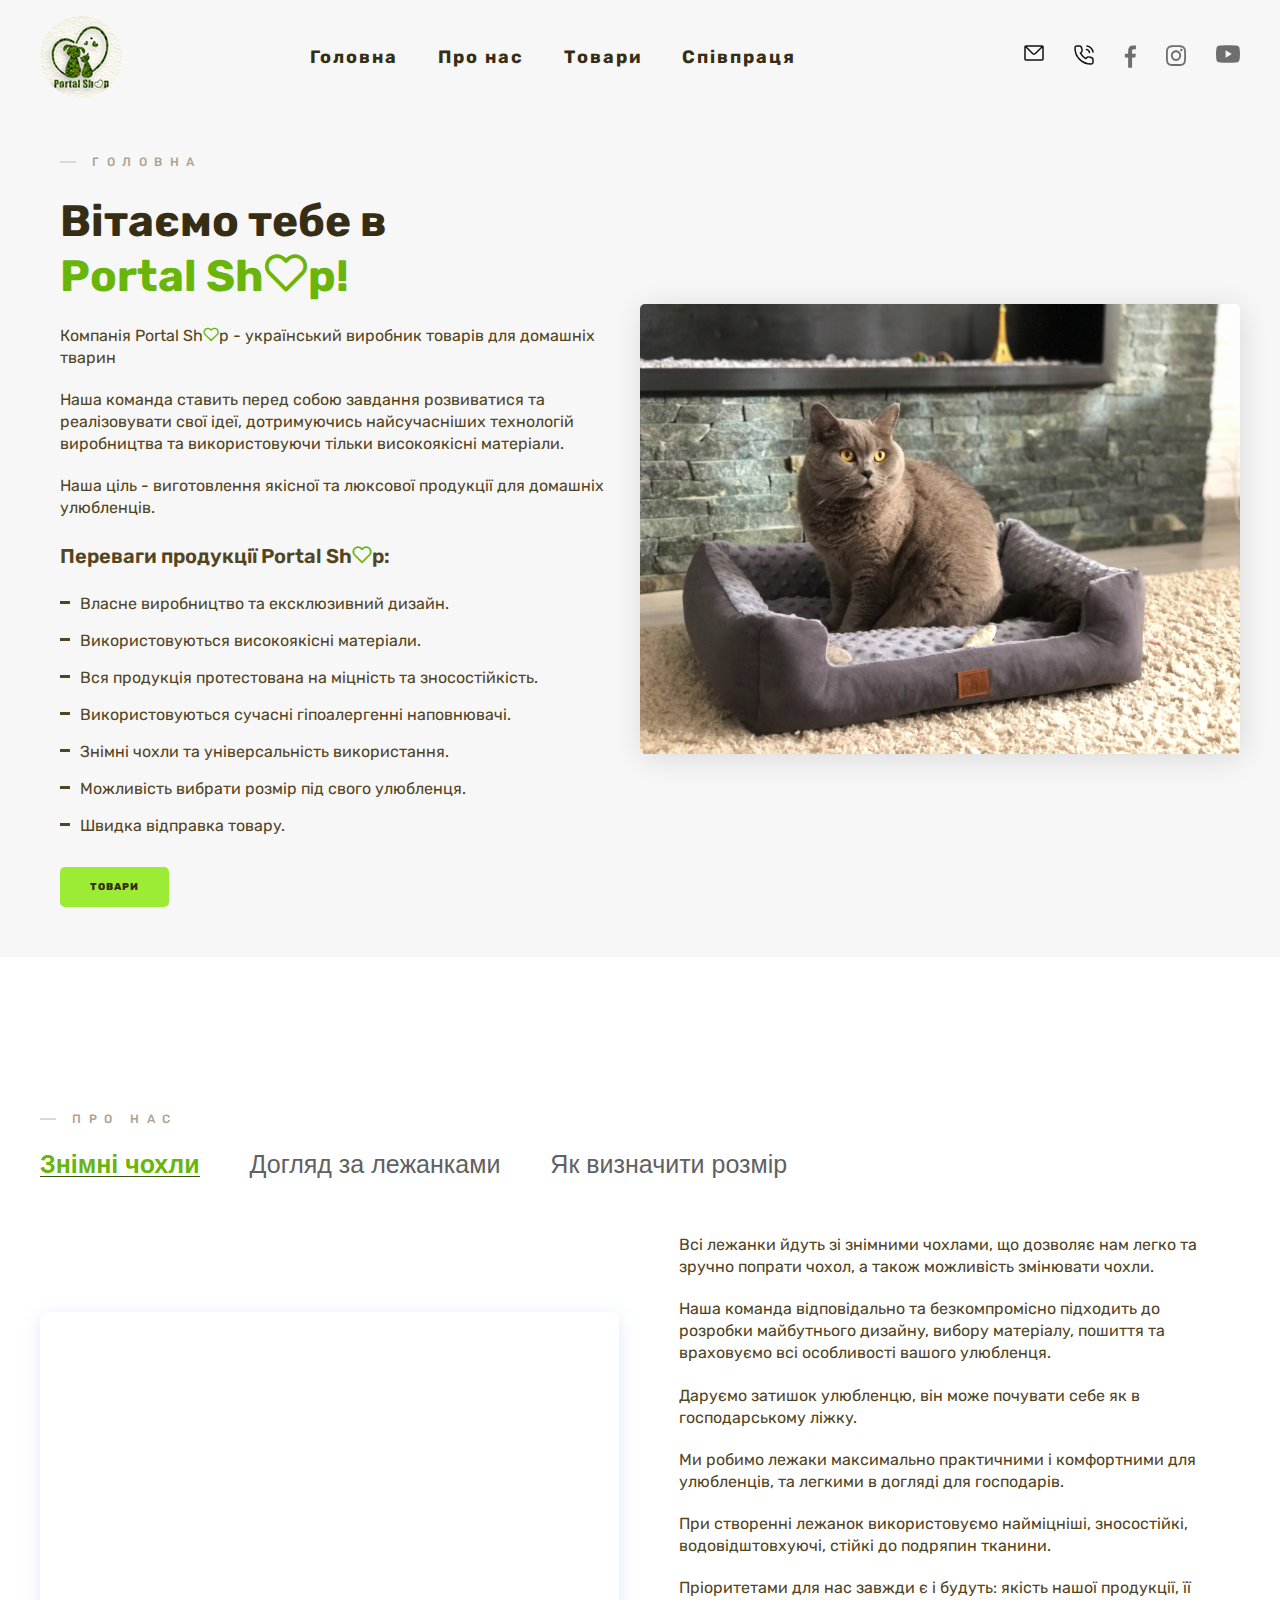
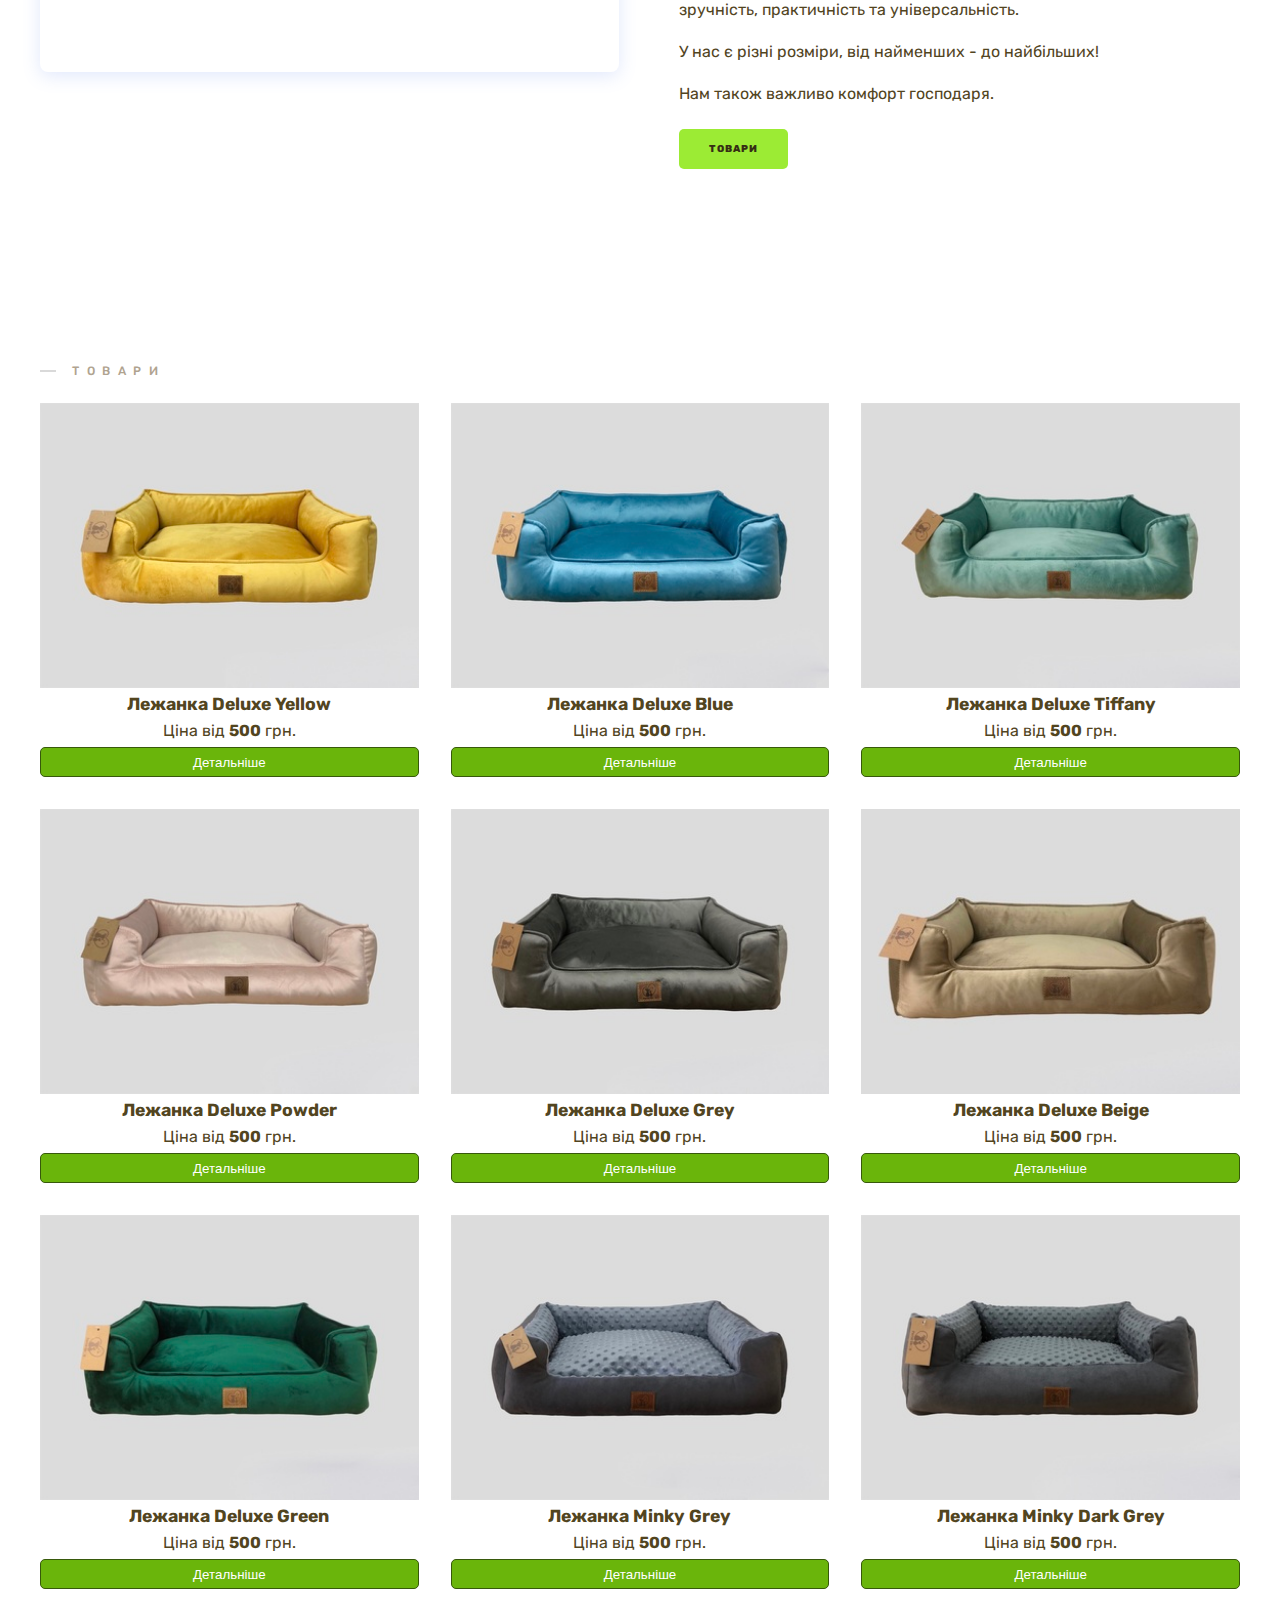
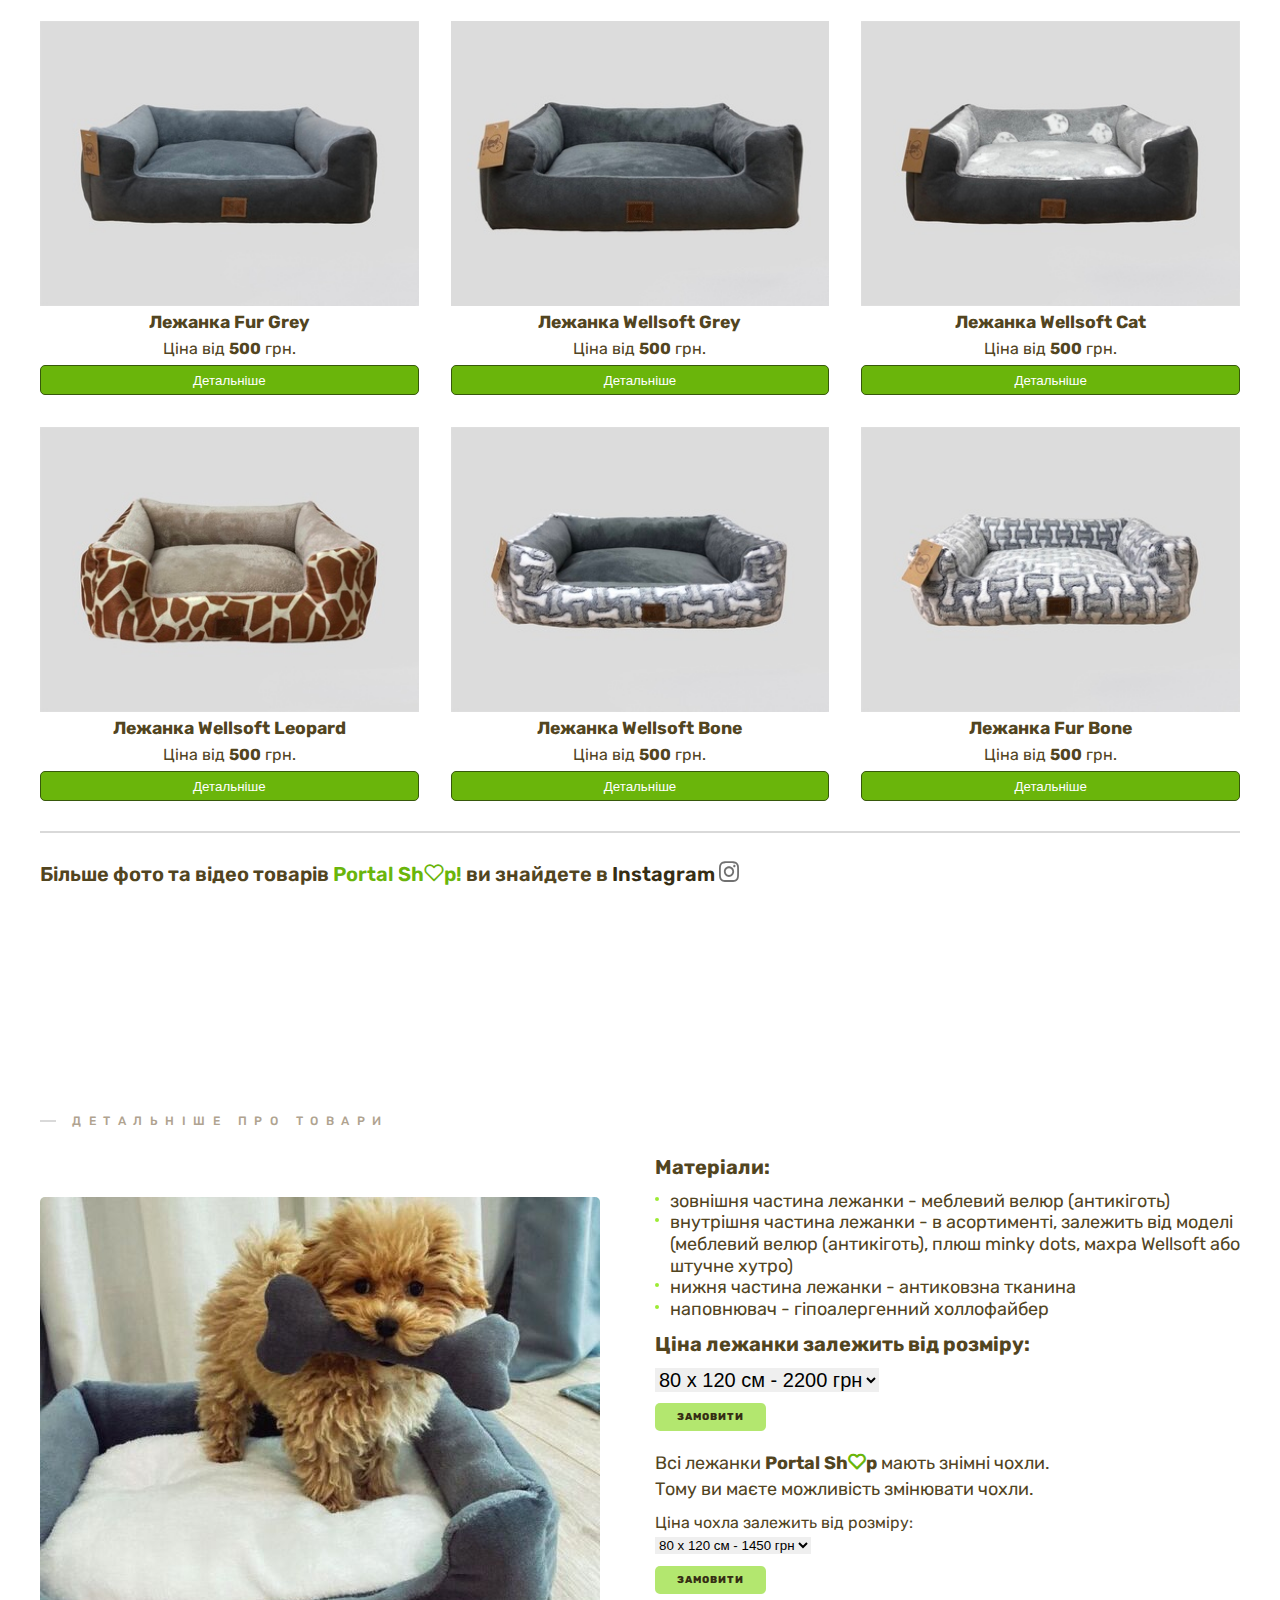
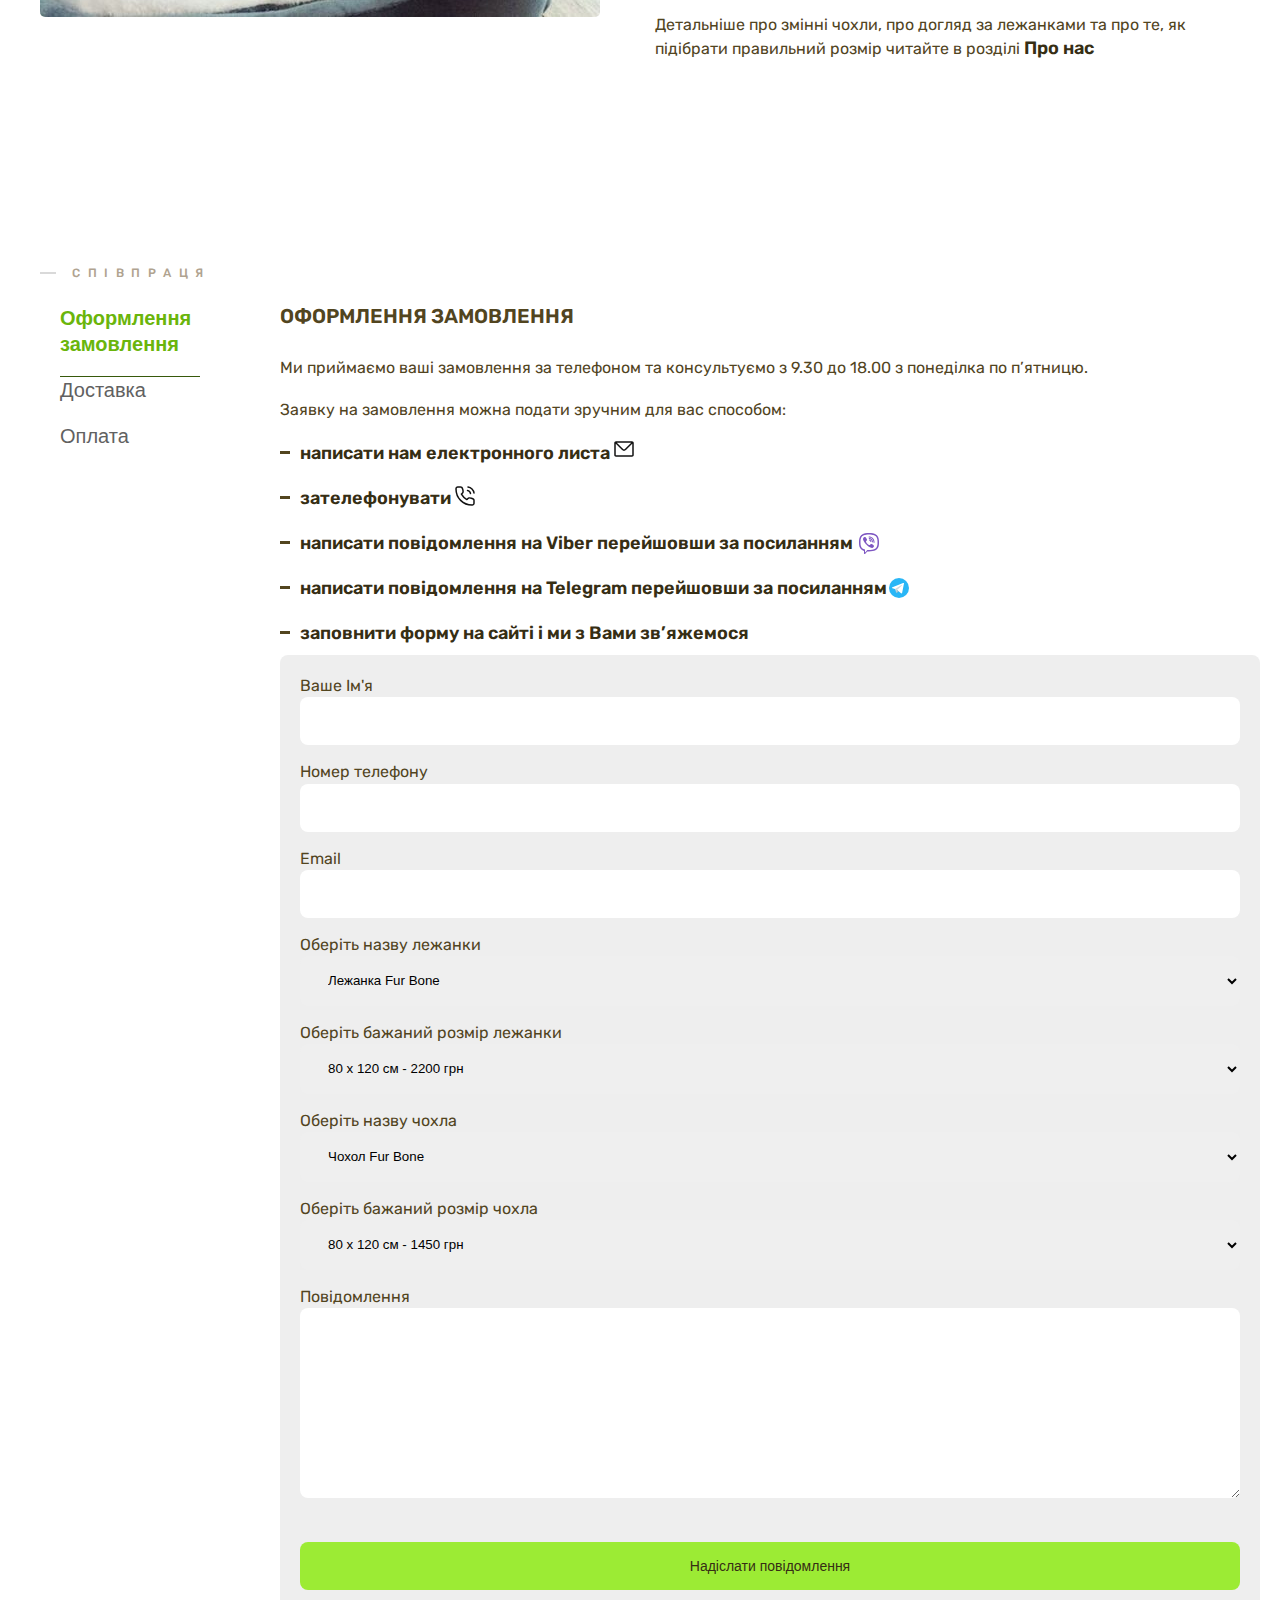
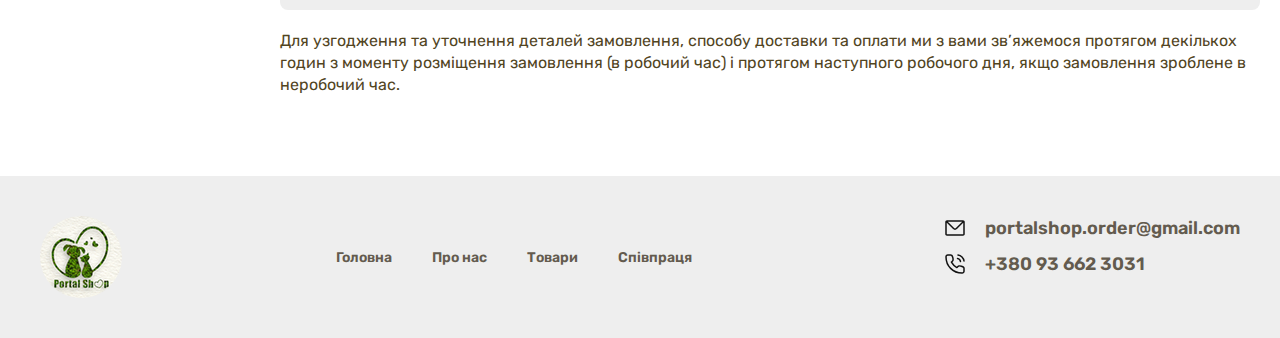
==== index.html @ 68842dce "v1" ====
<!DOCTYPE html>
<html lang="uk">
<head>
	<meta charset="UTF-8">
	<meta http-equiv="X-UA-Compatible" content="IE=edge">
	<meta name="viewport" content="width=device-width, initial-scale=1.0">
	<link rel="preconnect" href="https://fonts.googleapis.com">
	<link rel="preconnect" href="https://fonts.gstatic.com" crossorigin>
	<link href="https://fonts.googleapis.com/css2?family=Raleway:wght@700;800&family=Rubik:wght@400;700&display=swap"
		rel="stylesheet">
	<link rel="stylesheet" href="css/style.css">
	<link rel="stylesheet" href="css/common.css">
	<link rel="stylesheet" href="css/fontsstyle.css">
	<link rel="stylesheet" href="css/aboutus.css">
	<link rel="stylesheet" href="css/products.css">
	<link rel="stylesheet" href="css/details.css">
	<link rel="stylesheet" href="css/cooperation.css">
	<title>Portal shop</title>
</head>
<body>
	<div class="wrapper">
		<header id="open" class="header">
			<div id="close" class="header__container">
				<a href="" class="header__logo">
					<img src="img/logo.png" alt="logo">
				</a>
				<div class="header__menu menu">
					<nav class="menu__body">
						<ul class="menu__list">
							<li class="menu__item">
								<a href="#about" class="menu__link" active>Головна</a>
							</li>
							<li class="menu__item">
								<a href="#aboutus" class="menu__link">Про нас</a>
							</li>
							<li class="menu__item">
								<a href="#products" class="menu__link">Товари</a>
							</li>
							<li class="menu__item">
								<a href="#cooperation" class="menu__link">Співпраця</a>
							</li>
						</ul>
					</nav>
				</div>
				<div class="header__button">
					<div class="contacts-menu__items">
						<a href="mailto:portalshop.order@gmail.com" class="contacts-menu__item"><img src="img/icons/mail.svg"
								alt=""></a>
						<a href="tel:+380936623031" class="contacts-menu__item"><img src="img/icons/phone.svg" alt=""></a>
						<a href="https://www.facebook.com/profile.php?id=100089234342446" target="blank"
							class="contacts-menu__item">
							<img src="img/icons/social/facebook.svg" alt="Facebook">
						</a>
						<a href="https://www.instagram.com/__portal_shop__/" target="blank" class="contacts-menu__item">
							<img src="img/icons/social/instagram.svg" alt="Instagram">
						</a>
						<a href="https://www.youtube.com/@user-yr2dt5hs9c/featured" target="blank"
							class="contacts-menu__item">
							<img src="img/icons/social/youtube.svg" alt="YouTube">
						</a>
					</div>
					<a href="#open" class="icon-menu"><span></span></a>
					<a href="#header" class="close-icon-menu"></a>
				</div>
			</div>
		</header>
		<main class="main">
			<section class="about" id="about">
				<div class="about__container">
					<div class="about__content">
						<div class="title">
							<div class="title__label">Головна</div>
							<!-- <h2 class="title__value">Featured Portfolios</h2> -->
						</div>
						<div class="about__block-text block-text">
							<h1 class="block-text__title">
								Вітаємо тебе в <br> <span>Portal Sh<span class="icon-heart1"></span>p!</span>
							</h1>
						</div>
						<div class="about__text">
							<p>Компанія Portal Sh<span class="icon-heart1"></span>p - український виробник товарів для домашніх
								тварин</p>
							<p>Наша команда ставить перед собою завдання розвиватися та реалізовувати свої ідеї, дотримуючись
								найсучасніших технологій виробництва та використовуючи тільки високоякісні матеріали.</p>
							<p>Наша ціль - виготовлення якісної та люксової продукції для домашніх улюбленців. </p>
						</div>
						<div class="about__attraction attraction-about">
							<div class="attraction-about__title">Переваги продукції Portal Sh<span
									class="icon-heart1"></span>p:
							</div>
							<ul class="attraction-about__list">
								<li class="attraction-about__item">
									Власне виробництво та ексклюзивний дизайн.
								</li>
								<li class="attraction-about__item">
									Використовуються високоякісні матеріали.
								</li>
								<li class="attraction-about__item">
									Вся продукція протестована на міцність та зносостійкість.
								</li>
								<li class="attraction-about__item">
									Використовуються сучасні гіпоалергенні наповнювачі.
								</li>
								<li class="attraction-about__item">
									Знімні чохли та універсальність використання.
								</li>
								<li class="attraction-about__item">
									Можливість вибрати розмір під свого улюбленця.
								</li>
								<li class="attraction-about__item">
									Швидка відправка товару.
								</li>
							</ul>
						</div>
						<a href="products.html" class="block-text__button button">Товари</a>
					</div>
					<div class="about__image">
						<img src="img/about/cat_main.jpg" alt="Cat main">
					</div>
				</div>
			</section>
			<section id="aboutus" class="aboutus">
				<div class="aboutus__container">
					<div class="title">
						<div class="title__label">про нас</div>
						<!-- <h2 class="title__value">Featured Portfolios</h2> -->
					</div>
					<!-- <div class="products__block-text block-text">
						<div class="block-text__title block-text__title_blue">
							У <span>Portal Shop</span> є дві категорії товарів
						</div>
					</div> -->
					<div class="aboutus__header aboutus-products">

						<div class="aboutus-products__content">
							<!-- <h2 class="block-text__title block-text__title_blue">
								<span>Portal Shop</span>
							</h2> -->
							<!-- <div class="block-text__text">
								У нас ви підберете якісну, зручну та легку в догляді лежанку для свого улюбленця, яка радуватиме
								око та впишиться у ваш інтерьєр.
							</div> -->
						</div>
						<!-- <a href="https://www.instagram.com/__portal_shop__/" class="header-products__link">Всі наявні моделі ви
							знайдете в Instagram</a> -->
					</div>
					<div class="aboutus__tabs tabs-aboutus">
						<nav class="tabs-aboutus__nav">
							<div><button type="button" class="tabs-aboutus__button active">Знімні чохли</button></div>
							<div><button type="button" class="tabs-aboutus__button">Догляд за лежанками</button></div>
							<div><button type="button" class="tabs-aboutus__button">Як визначити розмір</button></div>
						</nav>
						</nav>
						<div class="tabs-aboutus__body">
							<div class="tabs-aboutus__item aboutus-tabs active">
								<div class="aboutus-tabs__items">
									<div class="change__body change__body_rev">
										<div class="change__care">
											<iframe width="560" height="315" src="https://www.youtube.com/embed/mTyZ3WxO9nc"
												title="YouTube care player" frameborder="0"
												allow="accelerometer; autoplay; clipboard-write; encrypted-media; gyroscope; picture-in-picture; web-share"
												allowfullscreen></iframe>
										</div>
										<div class="change__content">
											<div class="block-text__text">
												<p> Всі лежанки йдуть зі знімними чохлами, що дозволяє нам легко та зручно попрати
													чохол, а
													також
													можливість змінювати чохли.</p>
												<p>Наша команда відповідально та безкомпромісно підходить до розробки майбутнього
													дизайну,
													вибору матеріалу, пошиття та враховуємо всі особливості вашого улюбленця.</p>
												<p>Даруємо затишок улюбленцю, він може почувати себе як в
													господарському ліжку.</p>
												<p>Ми робимо лежаки максимально практичними і комфортними для улюбленців, та
													легкими в догляді для господарів.</p>
												<p>При створенні лежанок використовуємо найміцніші, зносостійкі, водовідштовхуючі,
													стійкі до
													подряпин тканини.</p>

												<p>Пріоритетами для
													нас завжди є і будуть: якість нашої продукції, її зручність, практичність та
													універсальність.
												</p>

												<p>У нас є різні розміри, від найменших - до найбільших!</p>

												<p>Нам також важливо комфорт господаря.</p>
											</div>

											<a href="products.html" class="button button_blue">Товари</a>

										</div>

									</div>
								</div>
							</div>
							<div class="tabs-aboutus__item aboutus-tabs">
								<div class="aboutus-tabs__items">
									<div class="change__body">
										<div class="change__content">
											<div class="change__block-text block-text">
												<div class="about__attraction attraction-about">
													<div class="attraction-about__text">Використовуємо повітропроникні матеріали, що
														не втрачають
														форму і не мнуться, міцні та
														зносостійкі, водовідштовхуючі та стійкі до подряпин, тому не є вибагливими у
														догляді.
													</div>
													<div class="attraction-about__title">Рекомендуємо дотримуватись таких правил по
														догляду:
													</div>
													<ul class="attraction-about__list">
														<li class="attraction-about__item">
															перед пранням, зняти чохол та застебнути всі блискавки;
														</li>
														<li class="attraction-about__item">
															прання до 30°
														</li>
														<li class="attraction-about__item">
															викручувати на мінімальних оборотах;
														</li>
														<li class="attraction-about__item">
															не прасувати;
														</li>
														<li class="attraction-about__item">
															забруднення можна легко видалити вологим методом - обробки брудної ділянки
															теплою водою
															і
															милом, протираючи пляму за допомогою губки або спеціальних засобів для
															чищення на
															водній
															основі;
														</li>
														<li class="attraction-about__item">
															не змішуйте кілька засобів для чищення, оскільки можна отримати
															несподіваний ефект, а
															також
															не слід наносити засіб безпосередньо на пляму, а тільки на губку або щітку.
														</li>
														<li class="attraction-about__item">
															для того, щоб підтримувати привабливий зовнішній вигляд - достатнього
															сухого чищення
															щіткою
															або пилососом.
														</li>
													</ul>
												</div>
												<a href="products.html" class="button button_blue">Товари</a>
											</div>
										</div>
										<div class="change__care">
											<iframe width="560" height="315" src="https://www.youtube.com/embed/mTyZ3WxO9nc"
												title="YouTube care player" frameborder="0"
												allow="accelerometer; autoplay; clipboard-write; encrypted-media; gyroscope; picture-in-picture; web-share"
												allowfullscreen></iframe>
										</div>
									</div>
								</div>
							</div>
							<div class="tabs-aboutus__item aboutus-tabs">
								<div class="aboutus-tabs__items">
									<div class="size__body">
										<div class="size__title">Як правильно визначити розмір лежанки</div>
										<div class="size__text">
											<p>Правильний підбір лежанки для собаки чи кота починається з вибору її розміру.
												</br>Перш за все вона не повинна бути маленькою, проте переплачувати за зайві
												сантиметри також не потрібно.</p>

										</div>
										<div class="size__subtitle">Оптимальний розмір лежанки обчислюється за
											універсальною формулою:</div>
										<div class="size__calc calc-size">
											<div class="calc-size__item">довжина по спині</div>
											<div class="calc-size__item"><span> + </span> </div>
											<div class="calc-size__item calc-size__item_sm">15-20см </div>
											<div class="calc-size__item"><span> = </span></div>
											<div class="calc-size__item">довжина лежанки</div>
										</div>
										<div class="size__image">
											<img class="image__calc" src="img/cooperation/01.jpg" alt="">
										</div>
										<div class="size__text">
											<p>Вимірювати довжину тварини необхідно від початку шиї до початку хвоста (як показано
												на малюнку). </br>Купувати лежак рекомендується на виріст, тобто – потрібно знати
												максимальні розміри породи і заздалегідь підбирати відповідну модель з запасом в
												15см - 20см. </p>
											<p>Чим більший улюбленець, тим просторіше має бути спальне місце.</p>
											<p>
												Зверніть увагу, як любить спати ваш улюбленець - витягується або згортається в
												клубок. Коли ваш улюбленець лежить витягнувшись, від повинен поміщатися повністю,
												голова і лапи не повинні звисати, якщо «калачиком» - треба як мінімум по 5 см запасу
												з кожного боку, щоб була можливість крутитись і потягуватись.
											</p>
										</div>
									</div>
								</div>
							</div>
						</div>
					</div>
				</div>
			</section>
			<section id="products" class="products">
				<div class="products__container">
					<div class="title">
						<div class="title__label">Товари</div>
						<!-- <h2 class="title__value">Featured Portfolios</h2> -->
					</div>

					<div class="content__products">
						<div class="content__grid">
							<div class="grid" id="grid">

								<div class="product__card card">
									<a href="petbed01.html"><img src="./img/petbeds/01.jpg" alt=""></a>
									<div class="card__info">
										<h4 class="card__title">Лежанка Deluxe Yellow</h4>
										<div class="card__price">
											Ціна від <span>500</span> грн.
										</div>
										<a href="#details"><button class="card__btn">Детальніше</button></a>
									</div>
								</div>

								<div class="product__card card">
									<a href="petbed02.html"><img src="./img/petbeds/02.jpg" alt=""></a>
									<div class="card__info">
										<h4 class="card__title">Лежанка Deluxe Blue</h4>
										<div class="card__price">
											Ціна від <span>500</span> грн.
										</div>
										<a href="#details"><button class="card__btn">Детальніше</button></a>
									</div>
								</div>

								<div class="product__card card">
									<a href="petbed03.html"><img src="./img/petbeds/03.jpg" alt=""></a>
									<div class="card__info">
										<h4 class="card__title">Лежанка Deluxe Tiffany</h4>
										<div class="card__price">
											Ціна від <span>500</span> грн.
										</div>
										<a href="#details"><button class="card__btn">Детальніше</button></a>
									</div>
								</div>

								<div class="product__card card">
									<a href="petbed04.html"><img src="./img/petbeds/04.jpg" alt=""></a>
									<div class="card__info">
										<h4 class="card__title">Лежанка Deluxe Powder</h4>
										<div class="card__price">
											Ціна від <span>500</span> грн.
										</div>
										<a href="#details"><button class="card__btn">Детальніше</button></a>
									</div>
								</div>

								<div class="product__card card">
									<a href="petbed05.html"><img src="./img/petbeds/05.jpg" alt=""></a>
									<div class="card__info">
										<h4 class="card__title">Лежанка Deluxe Grey</h4>
										<div class="card__price">
											Ціна від <span>500</span> грн.
										</div>
										<a href="#details"><button class="card__btn">Детальніше</button></a>
									</div>
								</div>

								<div class="product__card card">
									<a href="#details"><img src="./img/petbeds/06.jpg" alt=""></a>
									<div class="card__info">
										<h4 class="card__title">Лежанка Deluxe Beige</h4>
										<div class="card__price">
											Ціна від <span>500</span> грн.
										</div>
										<a href="#details"><button class="card__btn">Детальніше</button></a>
									</div>
								</div>

								<div class="product__card card">
									<a href="petbed07.html"><img src="./img/petbeds/07.jpg" alt=""></a>
									<div class="card__info">
										<h4 class="card__title">Лежанка Deluxe Green</h4>
										<div class="card__price">
											Ціна від <span>500</span> грн.
										</div>
										<a href="#details"><button class="card__btn">Детальніше</button></a>
									</div>
								</div>

								<div class="product__card card">
									<a href="petbed08.html"><img src="./img/petbeds/08.jpg" alt=""></a>
									<div class="card__info">
										<h4 class="card__title">Лежанка Minky Grey</h4>
										<div class="card__price">
											Ціна від <span>500</span> грн.
										</div>
										<a href="#details"><button class="card__btn">Детальніше</button></a>
									</div>
								</div>

								<div class="product__card card">
									<a href="petbed09.html"><img src="./img/petbeds/09.jpg" alt=""></a>
									<div class="card__info">
										<h4 class="card__title">Лежанка Minky Dark Grey</h4>
										<div class="card__price">
											Ціна від <span>500</span> грн.
										</div>
										<a href="#details"><button class="card__btn">Детальніше</button></a>
									</div>
								</div>

								<div class="product__card card">
									<a href="petbed10.html"><img src="./img/petbeds/10.jpg" alt=""></a>
									<div class="card__info">
										<h4 class="card__title">Лежанка Fur Grey</h4>
										<div class="card__price">
											Ціна від <span>500</span> грн.
										</div>
										<a href="#details"><button class="card__btn">Детальніше</button></a>
									</div>
								</div>

								<div class="product__card card">
									<a href="petbed11.html"><img src="./img/petbeds/11.jpg" alt=""></a>
									<div class="card__info">
										<h4 class="card__title">Лежанка Wellsoft Grey</h4>
										<div class="card__price">
											Ціна від <span>500</span> грн.
										</div>
										<a href="#details"><button class="card__btn">Детальніше</button></a>
									</div>
								</div>

								<div class="product__card card">
									<a href="petbed12.html"><img src="./img/petbeds/12.jpg" alt=""></a>
									<div class="card__info">
										<h4 class="card__title">Лежанка Wellsoft Cat</h4>
										<div class="card__price">
											Ціна від <span>500</span> грн.
										</div>
										<a href="#details"><button class="card__btn">Детальніше</button></a>
									</div>
								</div>

								<div class="product__card card">
									<a href="petbed13.html"><img src="./img/petbeds/13.jpg" alt=""></a>
									<div class="card__info">
										<h4 class="card__title">Лежанка Wellsoft Leopard</h4>
										<div class="card__price">
											Ціна від <span>500</span> грн.
										</div>
										<a href="#details"><button class="card__btn">Детальніше</button></a>
									</div>
								</div>

								<div class="product__card card">
									<a href="petbed14.html"><img src="./img/petbeds/14.jpg" alt=""></a>
									<div class="card__info">
										<h4 class="card__title">Лежанка Wellsoft Bone</h4>
										<div class="card__price">
											Ціна від <span>500</span> грн.
										</div>
										<a href="#details"><button class="card__btn">Детальніше</button></a>
									</div>
								</div>

								<div class="product__card card">
									<a href="petbed15.html"><img src="./img/petbeds/15.jpg" alt=""></a>
									<div class="card__info">
										<h4 class="card__title">Лежанка Fur Bone</h4>
										<div class="card__price">
											Ціна від <span>500</span> грн.
										</div>
										<a href="#details"><button class="card__btn">Детальніше</button></a>
									</div>
								</div>

							</div>
						</div>
					</div>
					<div class="products__info info-products">
						<div class="info-products__text">Більше фото та відео товарів <span>Portal Sh<span
									class="icon-heart1"></span>p!</span> ви знайдете в
							<a href="https://www.instagram.com/__portal_shop__/" target="blank"
								class="info-products__link">Instagram
								<img src="img/icons/social/instagram.svg" alt="Instagram">
							</a>
						</div>
					</div>
				</div>
			</section>
			<section id="details" class="details">
				<div class="details__container">
					<div class="title">
						<div class="title__label">детальніше про товари</div>
						<!-- <h2 class="title__value">Featured Portfolios</h2> -->
					</div>
					<div class="petbed__content">
						<div class="petbed__image">
							<img src="img/petbeds/big/dog.jpg" alt="">
						</div>
						<div class="petbed__info">
							<div class="petbed__item">

								<div class="petbed__subtitle">Матеріали:</div>
								<div class="petbed__list">
									<ul>
										<li class="petbed__li">зовнішня частина лежанки - меблевий велюр
											(антикіготь)</li>
										<li class="petbed__li">внутрішня частина лежанки - в асортименті, залежить від моделі
											(меблевий велюр
											(антикіготь), плюш minky dots, махра Wellsoft або штучне хутро)</li>
										<li class="petbed__li">нижня частина лежанки - антиковзна тканина</li>
										<li class="petbed__li">наповнювач - гіпоалергенний холлофайбер</li>
									</ul>
								</div>
								<div class="petbed__subtitle">Ціна лежанки залежить від розміру:</div>
								<select name="size" class="select__petbed">
									<option value="30 на 40 см" selected> 30 х 40 см - 500 грн</option>
									<option value="35 на 45 см" selected> 35 х 45 см - 700 грн</option>
									<option value="40 на 50 см" selected> 40 х 50 см - 900 грн</option>
									<option value="45 на 60 см" selected> 45 х 60 см - 1100 грн</option>
									<option value="50 на 70 см" selected> 50 х 70 см - 1300 грн</option>
									<option value="60 на 90 см" selected> 60 х 90 см - 1600 грн</option>
									<option value="70 на 110 см" selected> 70 х 110 см - 1900 грн</option>
									<option value="80 на 120 см" selected> 80 х 120 см - 2200 грн</option>
								</select>
								<div class="petbed__actions">
									<a href="#cooperation" class=" card-product button button_light">Замовити</a>
								</div>
								<div class="petbed__cover">
									Всі лежанки <span>Portal Sh<span class="icon-heart1"></span>p</span> мають знімні чохли.
									<br>Тому ви маєте можливість змінювати чохли.
								</div>
								<div class="cover__subtitle">Ціна чохла залежить від розміру:</div>
								<select name="size" class="select__cover">
									<option value="30 на 40 см" selected> 30 х 40 см - 300 грн</option>
									<option value="35 на 45 см" selected> 35 х 45 см - 450 грн</option>
									<option value="40 на 50 см" selected> 40 х 50 см - 600 грн</option>
									<option value="45 на 60 см" selected> 45 х 60 см - 750 грн</option>
									<option value="50 на 70 см" selected> 50 х 70 см - 850 грн</option>
									<option value="60 на 90 см" selected> 60 х 90 см - 1050 грн</option>
									<option value="70 на 110 см" selected> 70 х 110 см - 1250 грн</option>
									<option value="80 на 120 см" selected> 80 х 120 см - 1450 грн</option>
								</select>
								<div class="petbed__actions">
									<a href="#cooperation" class=" card-product button button_light">Замовити</a>
								</div>

								<div class="petbed__details">Детальніше про змінні чохли, про догляд за лежанками та про
									те, як підібрати правильний розмір читайте в розділі <a href="#aboutus">Про нас</a></div>
							</div>
						</div>
					</div>
				</div>
			</section>
			<section id="cooperation" class="cooperation">
				<div class="cooperation__container">
					<div class="title">
						<div class="title__label">співпраця</div>
						<!-- <h2 class="title__value">Featured Portfolios</h2> -->
					</div>
					<!-- <div class="products__block-text block-text">
						<div class="block-text__title block-text__title_blue">
							У <span>Portal Shop</span> є дві категорії товарів
						</div>
					</div> -->

					<div class="cooperation__tabs tabs-cooperation">
						<nav class="tabs-cooperation__nav">

							<div><button type="button" class="tabs-cooperation__button active">Оформлення замовлення</button>
							</div>
							<div><button type="button" class="tabs-cooperation__button">Доставка</button></div>
							<div><button type="button" class="tabs-cooperation__button">Оплата</button></div>

						</nav>
						</nav>
						<div class="tabs-cooperation__body">

							<div class="tabs-cooperation__item cooperation-tabs active">
								<div class="cooperation-tabs__items">

									<div class="cooperation_body">
										<div class="cooperation__title">Оформлення замовлення</div>
										<div class="cooperation__text">
											<p>Ми приймаємо ваші замовлення за телефоном та консультуємо з 9.30 до 18.00 з
												понеділка по
												п’ятницю.</p>
										</div>
										<div class="cooperation__text">
											<p>
												Заявку на замовлення можна подати зручним для вас способом:
											</p>
										</div>
										<ul class="cooperation__list">
											<li class="cooperation__link link-coopetation__item">
												<a href="mailto:portalshop.order@gmail.com" class="link-coopetation__item">написати
													нам
													електронного листа <img src="img/icons/mail.svg" alt=""></a>
											</li>
											<li class="cooperation__link link-coopetation__item">
												<a href="tel:+380936623031" class="link-coopetation__item">зателефонувати
													<img src="img/icons/phone.svg" alt=""></a>
											</li>
											<li class="cooperation__link link-coopetation__item">
												<a href="viber://chat?number=%2B380936623031">написати повідомлення на Viber
													перейшовши за посиланням <img src="img/cooperation/viber.svg" alt="viber"></a>

											</li>
											<li class="cooperation__link link-coopetation__item">
												<a href="https://t.me/+380936623031">написати повідомлення на Telegram
													перейшовши за посиланням<img src="img/cooperation/telegram.svg"
														alt="telegram"></a>
											</li>
											<a href="">
												<li class="cooperation__link link-coopetation__item">
													заповнити форму на сайті і ми з Вами зв’яжемося
												</li>
											</a>
										</ul>
										<div class="cooperation__form form-cooperation">
											<div class="form-cooperation__body">
												<form action="https://formsubmit.co/portalshop.order@gmail.com"
													class="contacts__form form" method="POST">
													<div class="form__item">
														<label for="formName" class="form__label ">Ваше Ім'я</label>
														<input id="formName" type="text" name="Name" placeholder=""
															class="form__input" required>
													</div>
													<div class="form__item">
														<label for="formPhone" class="form__label">Номер телефону</label>
														<input id="formPhone" type="text" name="Phone" placeholder=""
															class="form__input" required>
													</div>
													<div class="form__item">
														<label for="formEmail" class="form__label">Email</label>
														<input id="formEmail" type="text" name="Email" placeholder=""
															class="form__input" required>
													</div>
													<div class="form__item">
														<div class="form__label">Оберіть назву лежанки</div>
														<select name="Лежанка" class="select">
															<option value="---" selected> ---
															</option>
															<option value="Лежанка Deluxe Yellow" selected> Лежанка Deluxe Yellow
															</option>
															<option value="Лежанка Deluxe Blue" selected> Лежанка Deluxe Blue </option>
															<option value="Лежанка Deluxe Tiffany" selected> Лежанка Deluxe Tiffany
															</option>
															<option value="Лежанка Deluxe Powder" selected> Лежанка Deluxe Powder
															</option>
															<option value="Лежанка Deluxe Grey" selected> Лежанка Deluxe Grey </option>
															<option value="Лежанка Deluxe Beige" selected> Лежанка Deluxe Beige
															</option>
															<option value="Лежанка Deluxe Green" selected> Лежанка Deluxe Green
															</option>
															<option value="Лежанка Minky Grey" selected> Лежанка Minky Grey
															</option>
															<option value="Лежанка Minky Dark Grey" selected> Лежанка Minky Dark Grey
															</option>
															<option value="Лежанка Minky Fur Grey" selected> Лежанка Fur Grey
															</option>
															<option value="Лежанка Wellsoft Grey" selected> Лежанка Wellsoft Grey
															</option>
															<option value="Лежанка Wellsoft Cat" selected> Лежанка Wellsoft Cat
															</option>
															<option value="Лежанка Wellsoft Leopard" selected> Лежанка Wellsoft Leopard
															</option>
															<option value="Лежанка Wellsoft Bone" selected> Лежанка Wellsoft Bone
															</option>
															<option value="Лежанка Fur Bone" selected> Лежанка Fur Bone </option>
														</select>
													</div>
													<div class="form__item">
														<div class="form__label">Оберіть бажаний розмір лежанки</div>
														<select name="Розмір лежанки" class="select">
															<option value="---" selected> --- </option>
															<option value="30 на 40 см - 500 грн" selected> 30 х 40 см - 500 грн
															</option>
															<option value="35 на 45 см - 700 грн" selected> 35 х 45 см - 700 грн
															</option>
															<option value="40 на 50 см - 900 грн" selected> 40 х 50 см - 900 грн
															</option>
															<option value="45 на 60 см - 1100 грн" selected> 45 х 60 см - 1100 грн
															</option>
															<option value="50 на 70 см - 1300 грн" selected> 50 х 70 см - 1300 грн
															</option>
															<option value="60 на 90 см - 1600 грн" selected> 60 х 90 см - 1600 грн
															</option>
															<option value="70 на 110 см - 1900 грн" selected> 70 х 110 см - 1900 грн
															</option>
															<option value="80 на 120 см - 2200 грн" selected> 80 х 120 см - 2200 грн
															</option>
														</select>
													</div>
													<div class="form__item">
														<div class="form__label">Оберіть назву чохла </div>
														<select name="Чохол" class="select">
															<option value="---" selected> ---
															</option>
															<option value="Чохол Deluxe Yellow" selected> Чохол Deluxe Yellow
															</option>
															<option value="Чохол Deluxe Blue" selected> Чохол Deluxe Blue </option>
															<option value="Чохол Deluxe Tiffany" selected> Чохол Deluxe Tiffany
															</option>
															<option value="Чохол Deluxe Powder" selected> Чохол Deluxe Powder </option>
															<option value="Чохол Deluxe Grey" selected> Чохол Deluxe Grey </option>
															<option value="Чохол Deluxe Beige" selected> Чохол Deluxe Beige </option>
															<option value="Чохол Deluxe Green" selected> Чохол Deluxe Green </option>
															<option value="Чохол Minky Grey" selected> Чохол Minky Grey
															</option>
															<option value="Чохол Minky Dark Grey" selected> Чохол Minky Dark Grey
															</option>
															<option value="Чохол Minky Fur Grey" selected> Чохол Fur Grey
															</option>
															<option value="Чохол Wellsoft Grey" selected> Чохол Wellsoft Grey
															</option>
															<option value="Чохол Wellsoft Cat" selected> Чохол Wellsoft Cat
															</option>
															<option value="Чохол Wellsoft Leopard" selected> Чохол Wellsoft Leopard
															</option>
															<option value="Чохол Wellsoft Bone" selected> Чохол Wellsoft Bone
															</option>
															<option value="Чохол Fur Bone" selected> Чохол Fur Bone </option>
														</select>
													</div>
													<div class="form__item">
														<div class="form__label">Оберіть бажаний розмір чохла</div>
														<select name="Розмір чохла" class="select">
															<option value="---" selected> --- </option>
															<option value="30 на 40 см - 300 грн" selected> 30 х 40 см - 300 грн
															</option>
															<option value="35 на 45 см - 450 грн" selected> 35 х 45 см - 450 грн
															</option>
															<option value="40 на 50 см - 600 грн" selected> 40 х 50 см - 600 грн
															</option>
															<option value="45 на 60 см - 750 грн" selected> 45 х 60 см - 750 грн
															</option>
															<option value="50 на 70 см - 850 грн" selected> 50 х 70 см - 850 грн
															</option>
															<option value="60 на 90 см - 1050 грн" selected> 60 х 90 см - 1050 грн
															</option>
															<option value="70 на 110 см - 1250 грн" selected> 70 х 110 см - 1250 грн
															</option>
															<option value="80 на 120 см - 1450 грн" selected> 80 х 120 см - 1450 грн
															</option>
														</select>
													</div>
													<div class="form__item">
														<label for="formMessage" class="form__label">Повідомлення</label>
														<textarea id="formMessage" name="Повідомлення" placeholder=""
															class="form__input" required></textarea>
													</div>
													<div class="form__item">
														<button type="submit" class="form__button">Надіслати
															повідомлення</button>
													</div>
												</form>
											</div>

										</div>


										<div class="cooperation__text">
											<p>Для узгодження та уточнення деталей
												замовлення, способу доставки та оплати ми з вами зв’яжемося протягом декількох
												годин з
												моменту розміщення замовлення (в робочий час) і протягом наступного робочого дня,
												якщо
												замовлення зроблене в неробочий час.</p>
										</div>


									</div>

								</div>
							</div>
							<div class="tabs-cooperation__item cooperation-tabs">
								<div class="cooperation-tabs__items">

									<div class="cooperation__body">
										<div class="cooperation__title">Доставка</div>
										<div class="cooperation__text">
											<p>
												Доставку здійснюється кур’єрськими службами по всій
												території
												України.
											</p>
										</div>
										<ul class="cooperation__list">
											<li class="cooperation__link">Укрпошта</li>
											<li class="cooperation__link">Нова пошта</li>
											<li class="cooperation__link">Meest</li>
											<li class="cooperation__link">Justin</li>
										</ul>
										<div class="cooperation__text">
											<p>Вартість доставки оплачує замовник.</p>
											<p>
												Є можливість самовивозу з м.Стрий. Ви зможете
												оглянути товар
												та
												здійснити
												оплату.
											</p>
										</div>

									</div>

								</div>
							</div>
							<div class="tabs-cooperation__item cooperation-tabs">
								<div class="cooperation-tabs__items">

									<div class="cooperation__body">
										<div class="cooperation__title">Способи оплати замовлення</div>
										<ul class="cooperation__list">
											<li class="cooperation__link">Готівка (під час Самовивозу)</li>
											<li class="cooperation__link">Картка Приватбанку (Після оформлення замовлення
												ми
												зв’яжемося
												з вами для уточнення деталей і відправимо реквізити картки.)</li>
											<li class="cooperation__link">Накладенний платіж у відділенні кур’єрської
												служби при
												отриманні замовлення (згідно тарифам кур’єрської служби)</li>
										</ul>
									</div>


								</div>
							</div>

						</div>
					</div>
				</div>
			</section>
		</main>
		<footer class="footer">
			<div class="footer__container">
				<div class="footer__body body-footer">
					<div class="body-footer__column">
						<a href="" class="body-footer__logo">
							<img src="img/logo.png" alt="Footer Logo">
						</a>
					</div>
					<div class="body-footer__column body-footer__column_full">
						<nav class="body-footer__menu menu-footer">

							<nav class="menu-footer__body">
								<ul class="menu-footer__list">
									<li class="menu-footer__item">
										<a href="#about" class="menu-footer__link" active>Головна</a>
									</li>
									<li class="menu-footer__item">
										<a href="#aboutus" class="menu-footer__link">Про нас</a>
									</li>
									<li class="menu-footer__item">
										<a href="#products" class="menu-footer__link">Товари</a>
									</li>
									<li class="menu-footer__item">
										<a href="#cooperation" class="menu-footer__link">Співпраця</a>
									</li>
								</ul>
							</nav>

						</nav>
					</div>
					<div class="body-footer__column">
						<ul class="body-footer__contacts contacts-footer">
							<li class="contacts-footer__item">
								<a href="mailto:portalshop.order@gmail.com"
									class="contacts-footer__link contacts-footer__link_mail">portalshop.order@gmail.com</a>
							</li>
							<li class="contacts-footer__item">
								<a href="tel:+380936623031" class="contacts-footer__link contacts-footer__link_phone">+380
									93 662 3031</a>
							</li>
						</ul>
					</div>
				</div>
			</div>
		</footer>
	</div>

	<script src="js/script.js"></script>
</body>
</html>
---- css/style.css ----
*,
*::before,
*::after {
	padding: 0;
	margin: 0;
	border: 0;
	box-sizing: border-box;
}

a {
	text-decoration: none;
}

ul,
ol,
li {
	list-style: none;
}

img {
	vertical-align: top;
}

h1,
h2,
h3,
h4,
h5,
h6 {
	font-weight: inherit;
	font-size: inherit;
}

html,
body {
	height: 100%;

}

body {
	font-family: 'Rubik', sans-serif;
	font-weight: 400;
	font-size: 16px;
	line-height: 138.5%;
	/* color: #616161; */
	color: #52451f;
}

a {
	font-family: 'Rubik', sans-serif;
	font-weight: 600;
	font-size: 18px;
	line-height: 138.5%;
	/* color: #121212; */
	color: #362e14;
}

a:hover {
	/* color: #85abe7; */
	color: #82ad2d;
}

P:first-child {
	padding-top: 20px;
}

p:not(:last-child) {
	padding-bottom: 20px;
}

@media(max-width: 767px) {
	P:first-child {
		padding-top: 10px;
	}

	p:not(:last-child) {
		padding-bottom: 10px;
	}

}

/* --------------------------- */
.wrapper {
	overflow: hidden;
	display: flex;
	flex-direction: column;
	min-height: 100%;
}

/* --------------------------- */
.main {
	flex: 1 1 auto;
}

[class*="__container"] {
	max-width: 1230px;
	margin: 0 auto;
	padding: 0px 15px;
}

/* --PC-- */
@media(max-width: 1087px) {
	[class*="__container"] {
		max-width: 970px;
	}
}

/* --Tablet-- */
@media(max-width: 992px) {
	[class*="__container"] {
		max-width: 750px;
	}
}

/* --Mobile-- */
@media(max-width: 767px) {
	[class*="__container"] {
		max-width: none;
	}
}

/* --Mobile small-- */
@media(max-width: 480px) {}

/* --------------------------- */
.header {
	position: fixed;
	width: 100%;
	top: 0;
	left: 0;
	z-index: 50;
	background-color: #f8f7f7;
}

.header__container {
	display: flex;
	min-height: 114px;
	align-items: center;
}

@media(max-width: 992px) {
	.header__container {
		min-height: 80px;
	}
}

.header__logo {
	position: relative;
	z-index: 5;
}

.header__logo img {
	max-width: 100%;
	border-radius: 50%;
}

@media(max-width: 992px) {
	.header__logo {
		flex: 0 0 40px;
		overflow: hidden;
	}
}

.header__menu {
	flex: 1 1 auto;
	padding: 0px 20px 0px 20px;
}

.menu {
	display: flex;
	justify-content: center;
}

.menu__list {
	display: flex;
}

.menu__item {
	margin: 0px 40px 0px 0px;
}

@media(max-width: 1240px) {
	.menu__item {
		margin: 0px 25px 0px 0px;
	}

	.menu__link {
		font-weight: 600;
		letter-spacing: normal;
		font-size: 20px;
	}
}

@media(max-width: 992px) {
	.menu__item {
		margin: 0px 15px 0px 0px;
	}
}

.menu__link {
	font-weight: 700;
	letter-spacing: 2px;
	/* color: #000000; */
	color: #362e14;
}

@media(max-width: 1090px) {
	.menu__link {
	
		letter-spacing: normal;
	}
}

@media(max-width: 992px) {
	.menu__link {
		font-size: 15px;
	}
}

.menu__link:hover {
	/* color: #616161; */
	color: #82ad2d;
	text-decoration: underline;
	text-underline-offset: 5px;
}

.contacts-menu__items {
	display: flex;
	gap: 30px;
	align-items: center;
}

@media(max-width: 767.98px) {
	.contacts-menu__items {
		gap: 15px;
	}
}

.contacts-menu__item:hover {
	box-shadow: 2px 4px 32px rgba(0, 0, 0, 0.15);
}

@media(max-width: 767.98px) {
	.menu__body {
		position: fixed;
		top: 0;
		left: -100%;
		width: 100%;
		height: 100%;
		overflow: auto;
		background-color: #FCFDFE;
		padding: 90px 15px 30px 15px;
		transition: left 0.3s ease 0s;
	}

	.header:target .menu__body {
		left: 0;
	}

	.header:target .menu__body::before {
		content: "";
		position: fixed;
		top: 0;
		left: 0;
		height: 80px;
		width: 100%;
		background-color: #FCFDFE;
	}

	.menu__list {
		flex-direction: column;
		justify-content: center;
		align-items: center;
	}

	.menu__item {
		margin: 0px 0px 25px 0px;
	}

	.menu__item:last-child {
		margin: 0;
	}

	.menu__link {
		font-size: 20px;
	}
}

/* --button-- */
.header__button {
	position: relative;
	z-index: 5;
	flex: 0 0 auto;
	display: flex;
	justify-content: flex-end;
	align-items: center;
}

@media(max-width: 991.98px) {
	.header__button {
		flex: 0 0 170px;
	}
}

/* --burger-- */
.close-icon-menu,
.icon-menu {
	display: none;
}

@media(max-width: 767.98px) {
	.icon-menu {
		position: relative;
		flex: 0 0 30px;
		height: 18px;
		display: flex;
		flex-direction: column;
		justify-content: space-between;
		margin: 0px 0px 0px 20px;
	}

	.icon-menu::before,
	.icon-menu::after {
		content: '';
		background-color: #362e14;
		height: 2px;
	}

	.icon-menu span {
		height: 2px;
		background-color: #362e14;
	}

	.close-icon-menu {
		flex: 0 0 30px;
		height: 30px;
		position: relative;
		margin: 0px 0px 0px 20px;
	}

	.close-icon-menu::before,
	.close-icon-menu::after {
		content: '';
		position: absolute;
		top: 50%;
		left: 0;
		width: 100%;
		background-color: #362e14;
		height: 2px;
	}

	.close-icon-menu::before {
		transform: rotate(-45deg);
	}

	.close-icon-menu::after {
		transform: rotate(45deg);
	}

	.header:target .icon-menu {
		display: none;
	}

	.header:target .close-icon-menu {
		display: flex;
	}
}



/* --------------------------- */

.about {
	background-color: #f8f7f7;
}

.about__container {
	padding-top: 150px;
	padding-bottom: 50px;
	display: flex;
	align-items: center;
	flex-wrap: wrap;
	position: relative;
}

.about__content {
	flex: 1 0 50%;
	padding: 0px 20px;
}

/* .about__block-text {
	max-width: 410px;
} */

.about__image {
	position: relative;
	z-index: 2;
	flex: 0 1 50%;
}

.about__image img {
	max-width: 100%;
	border-radius: 5px;
	box-shadow: 2px 4px 32px rgba(0, 0, 0, 0.12);
}

@media(max-width: 991.98px) {
	.about__container {
		padding-top: 100px;
		padding-bottom: 30px;
	}

	.about__container::before {
		display: none;
	}

	.about__block-text {
		max-width: none;

	}

	.about__content {
		flex: 1 1 100%;
		padding: 0;
	}

	.about__image {
		flex: 1 1 100%;
		text-align: center;
		padding: 30px 0px;
	}

}

.attraction-about__title {
	padding: 25px 0px 25px 0px;
	font-size: 20px;
	font-weight: 600;
}

.attraction-about__list {
	padding-bottom: 15px;
}

.attraction-about__item {
	padding: 0px 0px 15px 20px;
	position: relative;
}

.attraction-about__item::before {
	content: '';
	background-color: #52451f;
	width: 10px;
	height: 3px;
	position: absolute;
	left: 0;
	top: 8px;
}

/* ----------------------- */

/* -----Section_slider----- */

.page__breadcrumbs {
	display: flex;
	align-items: center;
	padding-bottom: 20px;
}

.breadcrumbs {
	display: flex;
}

.breadcrumbs__list {
	display: flex;
	justify-content: center;
	align-items: flex-start;
}

.breadcrumbs__item {
	padding-right: 30px;
}

.breadcrumbs__current {
	font-size: 18px;
}

.body {
	/* display: grid;
	grid-template-columns: 1fr 1fr;
	grid-gap: 1rem; */
	display: flex;
	gap: 20px;
	padding-top: 5px;
}

/* .body>div {
	top: 25vh;
	height: 50vh;
} */
@media(max-width: 767.98px) {
	.body {
		flex-direction: column-reverse;
	}

	.project_content {
		flex: 1 0 100%;
	}

}

.project_content {
	/* padding-top: 25vh; */
	flex: 1 0 50%;
	justify-items: center;
	align-items: center;
}

.sizes__list {
	display: flex-column;
	padding-bottom: 24px;
}

.list-sizes__item {
	display: flex;
	justify-content: start;
	gap: 40px;
}

.list-sizes__item:not(:last-child) {
	padding-bottom: 9px;
}

.list-sizes__dimensions {
	padding: 0px 5px 0px 5px;
}



.list-sizes__price {
	padding: 0px 5px 0px 5px;
	/* position: relative; */
}


/* -----Pillows----- */
.pillows {}

.pillows__container {
	padding-top: 150px;
	padding-bottom: 50px;
}

@media(max-width: 992px) {
	.pillows__container {
		padding-top: 130px;
		padding-bottom: 40px;
	}
}

@media(max-width: 767.98px) {
	.pillows__container {
		padding-top: 100px;
		padding-bottom: 30px;
	}
}


.pillows__body {
	display: flex;
	flex-wrap: wrap;
	align-items: center;
	justify-content: center;
}

.pillows__image {
	flex: 1 0 50%;
}

.pillows__content {
	flex: 1 0 50%;
	justify-items: center;
	align-items: center;
}

.pillows__title {
	padding: 25px 0px 25px 0px;
	font-weight: 500;
	font-size: 20px;
	text-transform: uppercase;
}

.pillows__text {
	padding: 15px 0px 20px 0px;
}


.form__item {}

.form__label {}

.select {}

.block-text__button {}

.pillow__button {
	padding-top: 25px;
}


/* -----Footer----- */

.footer {
	background: #EEEEEE;
	padding-top: 40px;
	padding-bottom: 40px;
}

.footer__container 

.footer__body {
	display: flex;
	gap: 30px;
}

.body-footer {
	
}
.body-footer__column 

.body-footer__logo {
	display: inline-block;
}

.body-footer__logo img {
	border-radius: 50%;
}


.body-footer__column_full {
	display: flex;
	flex: 1 1 auto;
	justify-content: center;
	align-items: center;
}

.body-footer__menu {
	display: flex;
}

.menu-footer 

.menu-footer__body{
	display: flex;
}

.menu-footer__list {
	display: flex;
}
@media(max-width: 767.98px){
	.menu-footer__list {
		flex-direction: column;
	}
}
.menu-footer__item {
	margin: 0px 40px 0px 0px;
}

/* .menu-footer__item:not(:last-child) {
	margin-bottom: 16px;
} */

.menu-footer__link {
	color: #635b4e;
	font-size: 14px;
}

.menu-footer__link:hover {
	text-decoration: underline;
}


.contacts-footer__item:not(:last-child) {
	margin-bottom: 12px;
}

.contacts-footer__link {
	color: #635b4e;
	display: inline-block;
	line-height: 24px;
	padding-left: 40px;
}

.contacts-footer__link:hover {
	text-decoration: underline;
}

.contacts-footer__link_mail {
	background: url('../img/icons/mail.svg') left no-repeat;
}

.contacts-footer__link_phone {
	background: url('../img/icons/phone.svg') left no-repeat;
}


@media (max-width: 991.98px) {
	.footer__body {
		gap: 20px;
	}
	.footer {
		padding-top: 30px;
		padding-bottom: 30px;
	}

	.body-footer {
		flex-wrap: wrap;
		justify-content: space-between;
	}
	.contacts-footer__link {
		font-size: 15px;
		line-height: 1.4;
		padding-left: 40px;
	}
	
}

@media (max-width: 546.98px){
	.footer__body {
		gap: 15px;
	}
	.menu-footer__item {
		margin: 0px 20px 0px 0px;
	}
}

@media (max-width: 475.98px){
	.body-footer__column_full {
		justify-content: start;
		align-items: center;
	}
}
---- css/common.css ----
/* --------BUTTON------------- */
.button {
	display: inline-block;
	text-transform: uppercase;
	font-weight: 800;
	font-size: 10px;
	line-height: 12px;
	letter-spacing: 1px;
	/* color: #616161; */
	color: #362e14;
	padding: 14px 30px;
	border-radius: 5px;
	/* background-color: #ece958; */
	background-color: #9ceb34;
	transition: background-color 0.3s ease 0s;
}

.button:hover {
	/* background-color: #ecea98; */
	background-color: #b3e76f;
	border: 1px solid #9ceb34;
	color: #362e14;
}

.button_light {
	background-color: #b3e76f;
	padding: 8px 22px;
}

.button_light:hover {
	border: 1px solid #9ceb34;
}

/* --------BLOCK-TEXT------------- */

.block-text_center {
	text-align: center;
}

h1.block-text__title {
	font-size: 44px;
}

@media(max-width: 992px) {
	h1.block-text__title {
		font-size: 40px;
	}
}

@media(max-width: 767px) {
	h1.block-text__title {
		font-size: 34px;
	}
}

.block-text__title {
	font-weight: 700;
	font-size: 34px;
	line-height: 126%;
	color: #362e14;
}

@media(max-width: 992px) {
	.block-text__title {
		font-size: 30px;
	}
}

@media(max-width: 767px) {
	.block-text__title {
		font-size: 24px;
	}
}

.block-text__title:not(:last-child) {
	margin: 0px 0px 12px 0px;
}

.block-text__title span {
	color: #6ab50b;
}

.block-text__text {
	font-weight: 400;
	line-height: 138.5%;
}

.block-text__text:not(:last-child) {
	margin: 0px 0px 24px 0px;
}

.block-text__text_mw {
	max-width: 600px;
	margin: 0px auto;
}


/* -------TITLE-LABEL------------- */
.title__label {
	font-weight: 500;
	font-size: 12px;
	line-height: 2;
	letter-spacing: 7.5px;
	/* color: #656D72; */
	color: #b0a390;
	text-transform: uppercase;
	display: flex;
	align-items: center;
	gap: 16px;
	margin-bottom: 20px;
}

.title__label::before {
	content: '';
	width: 16px;
	height: 2px;
	background-color: #D9D9D9;
}

.title__label:not(:last-child) {
	margin-bottom: 9px;
}

/* -------- */
---- css/fontsstyle.css ----
@font-face {
	font-family: 'icomoon';
	src: url('../fonts/icomoon.eot?2z5uvr');
	src: url('../fonts/icomoon.eot?2z5uvr#iefix') format('embedded-opentype'),
		url('../fonts/icomoon.ttf?2z5uvr') format('truetype'),
		url('../fonts/icomoon.woff?2z5uvr') format('woff'),
		url('../fonts/icomoon.svg?2z5uvr#icomoon') format('svg');
	font-weight: normal;
	font-style: normal;
	font-display: block;
}

[class^="icon-"],
[class*=" icon-"] {
	/* use !important to prevent issues with browser extensions that change fonts */
	font-family: 'icomoon' !important;
	speak: never;
	font-style: normal;
	font-weight: normal;
	font-variant: normal;
	text-transform: none;
	line-height: 1;

	/* Better Font Rendering =========== */
	-webkit-font-smoothing: antialiased;
	-moz-osx-font-smoothing: grayscale;
}

.icon-heart1:before {
	content: "\e901";
}

.icon-heart:before {
	content: "\e900";
}
---- css/aboutus.css ----
/* -----About tabs----- */
.aboutus {
	padding-top: 150px;
	padding-bottom: 40px;
}

@media (max-width: 991.98px) {
	.aboutus {
		padding-top: 80px;
		padding-bottom: 30px;
	}
}

@media (max-width: 767.98px) {
	.aboutus {
		padding-top: 40px;
		padding-bottom: 10px;
	}
}

.aboutus__container {}

.title {}

.title__label {}

.aboutus__header {}

.aboutus-products {
	display: flex;
	gap: 10px;
	flex-wrap: wrap;
	align-items: center;
}

.aboutus-products__content {
	flex: 1 1 auto;
}

.aboutus__tabs {}

.tabs-aboutus {}

.tabs-aboutus__nav {
	display: flex;
	column-gap: 50px;
	row-gap: 10px;
	flex-wrap: wrap;
	margin-bottom: 35px;
}
@media(max-width: 992px){
	.tabs-aboutus__nav{
		flex-direction: column;
	}
}
.tabs-aboutus__button {
	color: #616161;
	font-size: 25px;
	line-height: 26px;
	cursor: pointer;
	position: relative;
	transition: color 0.3s ease 0s;
	background-color: transparent;
}

.tabs-aboutus__button::after {
	content: "";
	position: absolute;
	bottom: 0px;
	left: 0;
	width: 0;
	height: 1px;
	transition: width 0.3s ease 0s;
	/* background-color: #4285F4; */
	background-color: #37590b;
}

.tabs-aboutus__button:hover {
	/* color: #85abe7; */
	color: #6ab50b;
}

.tabs-aboutus__button:hover::after {
	width: 100%;
}

.tabs-aboutus__button.active {
	/* color: #85abe7; */
	color: #6ab50b;
	font-weight: bold;
}

.tabs-aboutus__button.active::after {
	width: 100%;
}

.tabs-aboutus__body {}

.tabs-aboutus__item {
	display: none;
}

.tabs-aboutus__item.active {
	display: block;
}

.aboutus-tabs {}

.aboutus-tabs__items {
	display: flex;
}

/* ------------- */
.change__block-text {
	max-width: 100%;
}

.change__body {
	display: flex;
	align-items: center;
	gap: 40px;
}

.change__body:not(:last-child) {
	padding-bottom: 40px;
}

/* .change__body2 {
	display: flex;
	padding-top: 20px;
	align-items: center;
	gap: 40px;
} */


.change__content {
	flex: 0 1 50%;
	padding: 0px 20px;
}

@media(max-width: 992px) {
	.change__content {
		flex: 1 1 100%;

	}
}

.change__care {
	flex: 0 1 50%;
	padding: 0px 0px 30% 0px;
	position: relative;
	box-shadow: 0px 4px 18px rgba(88, 126, 236, 0.18);
	border-radius: 8px;
	overflow: hidden;
}

.change__care iframe {
	position: absolute;
	width: 100%;
	height: 100%;
	top: 0;
	left: 0;
	object-fit: cover;
}


@media(max-width: 992px) {
	/* .change {
		padding: 80px 0px 30px 0px;
	} */

	.change__body {
		flex-direction: column;
		align-items: stretch;
	}

	.change__body_rev {
		flex-direction: column-reverse;
	}

	.change__care {
		padding: 0px 0px 58% 0px;
	}

	.change__content {
		padding: 0;
		margin-bottom: 30px;
	}

}

/* ---------- */

.size__title {
	font-size: 20px;
	font-weight: 600;
	text-transform: uppercase;
	padding-bottom: 10px;
}

.size__title:not(:first-child) {
	padding-top: 30px;
}

.size__subtitle {
	font-size: 18px;
	font-weight: 600;
	padding-top: 20px;
}

.size__calc {
	display: inline-flex;
	margin-top: 25px;
	padding: 10px 15px;
	font-size: 20px;
	text-transform: uppercase;
	background-color: #EEEEEE;
	border-radius: 8px;
}
.size__calc span{
	font-weight: bold;
	font-size: 25px;
}
.calc-size__item:not(:last-child){
	padding-right: 10px;
}
.calc-size__item_sm{
	text-transform: lowercase;
}
.image__calc {
	max-width: 100%;
}
@media(max-width: 626px){
	.size__calc{
		display: flex;
		flex-direction: column;
		text-align: center;
	}
}
---- css/products.css ----
.products {
	padding-top: 150px;
	padding-bottom: 40px;
}

@media (max-width: 991.98px) {
	.products {
		padding-top: 800px;
		padding-bottom: 30px;
	}
}

@media (max-width: 767.98px) {
	.products {
		padding-top: 40px;
		padding-bottom: 10px;
	}
}

.grid {
	display: grid;
	grid-template-columns: repeat(auto-fit, minmax(300px, 1fr));
	grid-column-gap: 2em;
	grid-row-gap: 2em;
 }
.card__info{
	text-align: center;
}
.card__price{
	text-align: center;
}

.card__price span{
	font-weight: bold;
}

.card__price:not(:last-child){
	padding-bottom: 5px;
}

.product__card{
	transition: all 0.8s ease 0s;
}
.product__card:hover, .product__card:active {
	transform: scale(1.1);
	border: 1px solid #b3e76f;
 }

 .product__card img {
	display: block;
	width: 100%;
	height: auto;
 } 

.card__title{
  font-weight: bold;
   font-size: 1.1rem; 
}

.card__title:not(:last-child){
	padding-top: 5px;
	padding-bottom: 5px;
}

.card__btn {
  width: 100%;
  text-align: center;
  padding: 0.5em;
  border-radius: 5px;
  background-color: #6ab50b;
  border: 1px solid #37590b;
  color: #fff;
}
.card__btn:hover, .card__btn:focus, .card__btn:active {
  transform: translatey(2px);
  box-shadow: 0 3px 2px rgba(0, 0, 0, 0.5);
  background-color: #37590b;
}
.card__btn:active {
  border: 3px solid #9e1610 inset;
}
/* 

@-webkit-keyframes point-down {
  100% {
    transform: translatey(20px);
  }
}

@keyframes point-down {
  100% {
    transform: translatey(20px);
  }
}
@-webkit-keyframes fade-down {
  80% {
    opacity: 1;
    visibility: visible;
    transform: translatey(20px);
    transform: scale(1.3);
    -webkit-animation-timing-function: cubic-bezier(0, 1, 0.75, 0);
            animation-timing-function: cubic-bezier(0, 1, 0.75, 0);
  }
  100% {
    opacity: 1;
    transform: translatey(0);
    transform: scale(1);
    -webkit-animation-timing-function: ease-in;
            animation-timing-function: ease-in;
  }
}
@keyframes fade-down {
  80% {
    opacity: 1;
    visibility: visible;
    transform: translatey(20px);
    transform: scale(1.3);
    -webkit-animation-timing-function: cubic-bezier(0, 1, 0.75, 0);
            animation-timing-function: cubic-bezier(0, 1, 0.75, 0);
  }
  100% {
    opacity: 1;
    transform: translatey(0);
    transform: scale(1);
    -webkit-animation-timing-function: ease-in;
            animation-timing-function: ease-in;
  }
} */

/* --------------- */

.products__info {
	margin-top: 30px;
	padding-top: 30px;
	padding-bottom: 30px;
	position: relative;
}

.products__info::before {
	content: '';
	position: absolute;
	height: 2px;
	width: 100%;
	top: 0;
	left: 0;
	background-color: #D9D9D9;
}

.info-products {}

.info-products__text {
	font-weight: 600;
	font-size: 20px;
}

.info-products__text span {
	color: #6ab50b;
}

.icon-heart1 {
	color: #6ab50b;
}

.info-products__link {
	font-weight: 600;
	font-size: 20px;
}

.info-products__link:hover {
	color: #6ab50b;
}
---- css/details.css ----
.details {
padding-top: 150px;
	padding-bottom: 50px;
}

@media (max-width: 991.98px) {
	.details {
		padding-top: 140px;
		padding-bottom: 40px;
	}
}

@media (max-width: 767.98px) {
	.details {
		padding-top: 120px;
		padding-bottom: 30px;
	}
}

.petbed__content {
	display: flex;
	gap: 30px;
}

@media (max-width: 991.98px){
	.petbed__content {
		flex-direction: column-reverse;
	}
}
.petbed__image {
	flex: 1 1 50%;
	align-self: center;
	justify-content: center;
}

.petbed__image img{
	max-width: 100%;
	border-radius: 5px;
}

.petbed__info {
	flex: 1 1 50%;
	align-self: center;
}
.petbed__item{
	flex-direction: column;
}
.petbed__title {
	font-size: 32px;
	line-height: 1.3;
	font-weight: 600;
}
.petbed__title:not(:last-child){
	padding-bottom: 20px;
}
.petbed__subtitle{
	font-size: 20px;
	line-height: 1.4;
	font-weight: bold;
}
.petbed__subtitle:not(:last-child){
	padding-bottom: 10px;
}

.petbed__list:not(:last-child){
	padding-bottom: 10px;
}

.petbed__li {
	padding: 0px 0px 0px 15px;
	position: relative;
	font-size: 18px;
	line-height: 1.2;
}

.petbed__li::before {
	content: '';
	background-color: #9ceb34;
	width: 4px;
	height: 4px;
	border-radius: 50%;
	position: absolute;
	left: 0;
	top: 6px;
}
 
.select__petbed{
	font-size: 20px;
}

.petbed__actions{
padding-top: 10px;
	padding-bottom: 20px;
}
.petbed__cover{
	font-size: 18px;
	line-height: 1.4;
}
.petbed__cover span{
	font-weight: bold;
}
.petbed__cover:not(:last-child){
	padding-bottom: 10px;
}
---- css/cooperation.css ----
.cooperation {
	padding-top: 150px;
	padding-bottom: 80px;
}

@media (max-width: 991.98px) {
	.cooperation {
		padding-top: 80px;
		padding-bottom: 40px;
	}
}

@media (max-width: 767.98px) {
	.cooperation {
		padding-top: 40px;
		
	}
}

.cooperation__container {}

.title {}

.title__label {}

.cooperation__tabs {
	display: flex;
	gap: 40px;
}

@media (max-width: 991.98px) {
	.cooperation__tabs {
		flex-direction: column;
	}
}

.tabs-cooperation {}

.tabs-cooperation__nav {
	flex: 1 0 15%;
	padding: 0px 20px 0px 20px;
	flex-direction: column;
	column-gap: 50px;
	row-gap: 10px;
	flex-wrap: wrap;
}

.tabs-cooperation__button {
	color: #616161;
	font-size: 20px;
	line-height: 26px;
	cursor: pointer;
	position: relative;
	transition: color 0.3s ease 0s;
	background-color: transparent;
	text-align: start;
	padding-bottom: 20px;
}

.tabs-cooperation__button::after {
	content: "";
	position: absolute;
	bottom: 0px;
	left: 0;
	width: 0;
	height: 1px;
	transition: width 0.3s ease 0s;
	/* background-color: #4285F4; */
	background-color: #37590b;
}

.tabs-cooperation__button:hover {
	/* color: #85abe7; */
	color: #6ab50b;
}

.tabs-cooperation__button:hover::after {
	width: 100%;
}

.tabs-cooperation__button.active {
	/* color: #85abe7; */
	color: #6ab50b;
	font-weight: bold;
}

.tabs-cooperation__button.active::after {
	width: 100%;
}

.tabs-cooperation__body {
	flex: 1 0 85%;
	padding: 0px 20px 0px 20px;
}

.tabs-cooperation__item {
	display: none;
}

.tabs-cooperation__item.active {
	display: block;
}

/* ------- */


.cooperation__title {
	font-size: 20px;
	font-weight: 600;
	text-transform: uppercase;
	padding-bottom: 10px;
}

.cooperation__subtitle {
	font-size: 18px;
	font-weight: 600;
	padding-top: 20px;
}

.cooperation__title:not(:first-child) {
	padding-top: 30px;
}


.content-delivery__sending {}

.cooperation__list {
	padding-top: 20px;
	padding-bottom: 10px;
}

.cooperation__link {
	padding-left: 20px;
	position: relative;
}

.cooperation__link:not(:last-child) {
	padding-bottom: 20px;
}

.cooperation__link::before {
	content: '';
	background-color: #52451f;
	width: 10px;
	height: 3px;
	position: absolute;
	left: 0;
	top: 10px;
}

/* --------form-------- */
.cooperation__form {
	display: flex;
}

.form-cooperation__body {
	flex: 0 0 100%;
}


@media(max-width: 850px) {
	.form-cooperation__body {
		flex: 0 0 auto;
		width: 100%;
	}
}

.form {
	display: grid;
	gap: 16px;
	background-color: #EEEEEE;
	padding: 20px;
	border-radius: 8px;
}

form * {
	outline: none;
}

.form__body {
	position: relative;
}

.form__item:last-child {
	padding-top: 22px;
}

.form__input {
	width: 100%;
	height: 48px;
	border-radius: 8px;
	padding: 0px 24px;
	background-color: #FFF;
	transition: all 0.5s ease 0s;
}

.form__input:focus {
	box-shadow: 0 0 15px #656D72;
}

.form__input::placeholder {
	color: #656D72;
	font-weight: 400;
	font-size: 14px;
}

.form__input:focus::placeholder {
	color: #232E35;
}

textarea.form__input {
	font-size: 14px;
	height: 190px;
	resize: vertical;
	padding: 16px 24px;
}

.options {
	padding: 10px 0px 0px 0px;
}

.options__item {
	margin: 0px 0px 10px 0px;
}

.options__input {
	display: none;
}

.options__input:checked+.options__label::after {
	transform: scale(1);
}

.options__label {
	display: inline-flex;
	align-items: center;
	position: relative;
}

.options__label::before {
	content: '';
	align-self: flex-start;
	flex: 0 0 24px;
	height: 24px;
	background-color: #fff;
	border-radius: 50%;
	margin: 0px 10px 0px 0px;
}

.options__label::after {
	transition: transform 0.5s ease 0s;
	content: '';
	position: absolute;
	top: 4px;
	left: 4px;
	width: 16px;
	height: 16px;
	background-color: #9ceb34;
	border-radius: 50%;
	transform: scale(0);
}

.select {
	height: 50px;
	width: 100%;
	border-radius: 8px;
	padding: 0px 24px;
}

.form__button {
	background-color: #9ceb34;
	padding: 16px;
	width: 100%;
	color: #362e14;
	border-radius: 8px;
	font-weight: 500;
	font-size: 14px;
	transition: background-color 0.3s ease 0s;
}

.form__button:hover {
	background-color: #b3e76f;
}
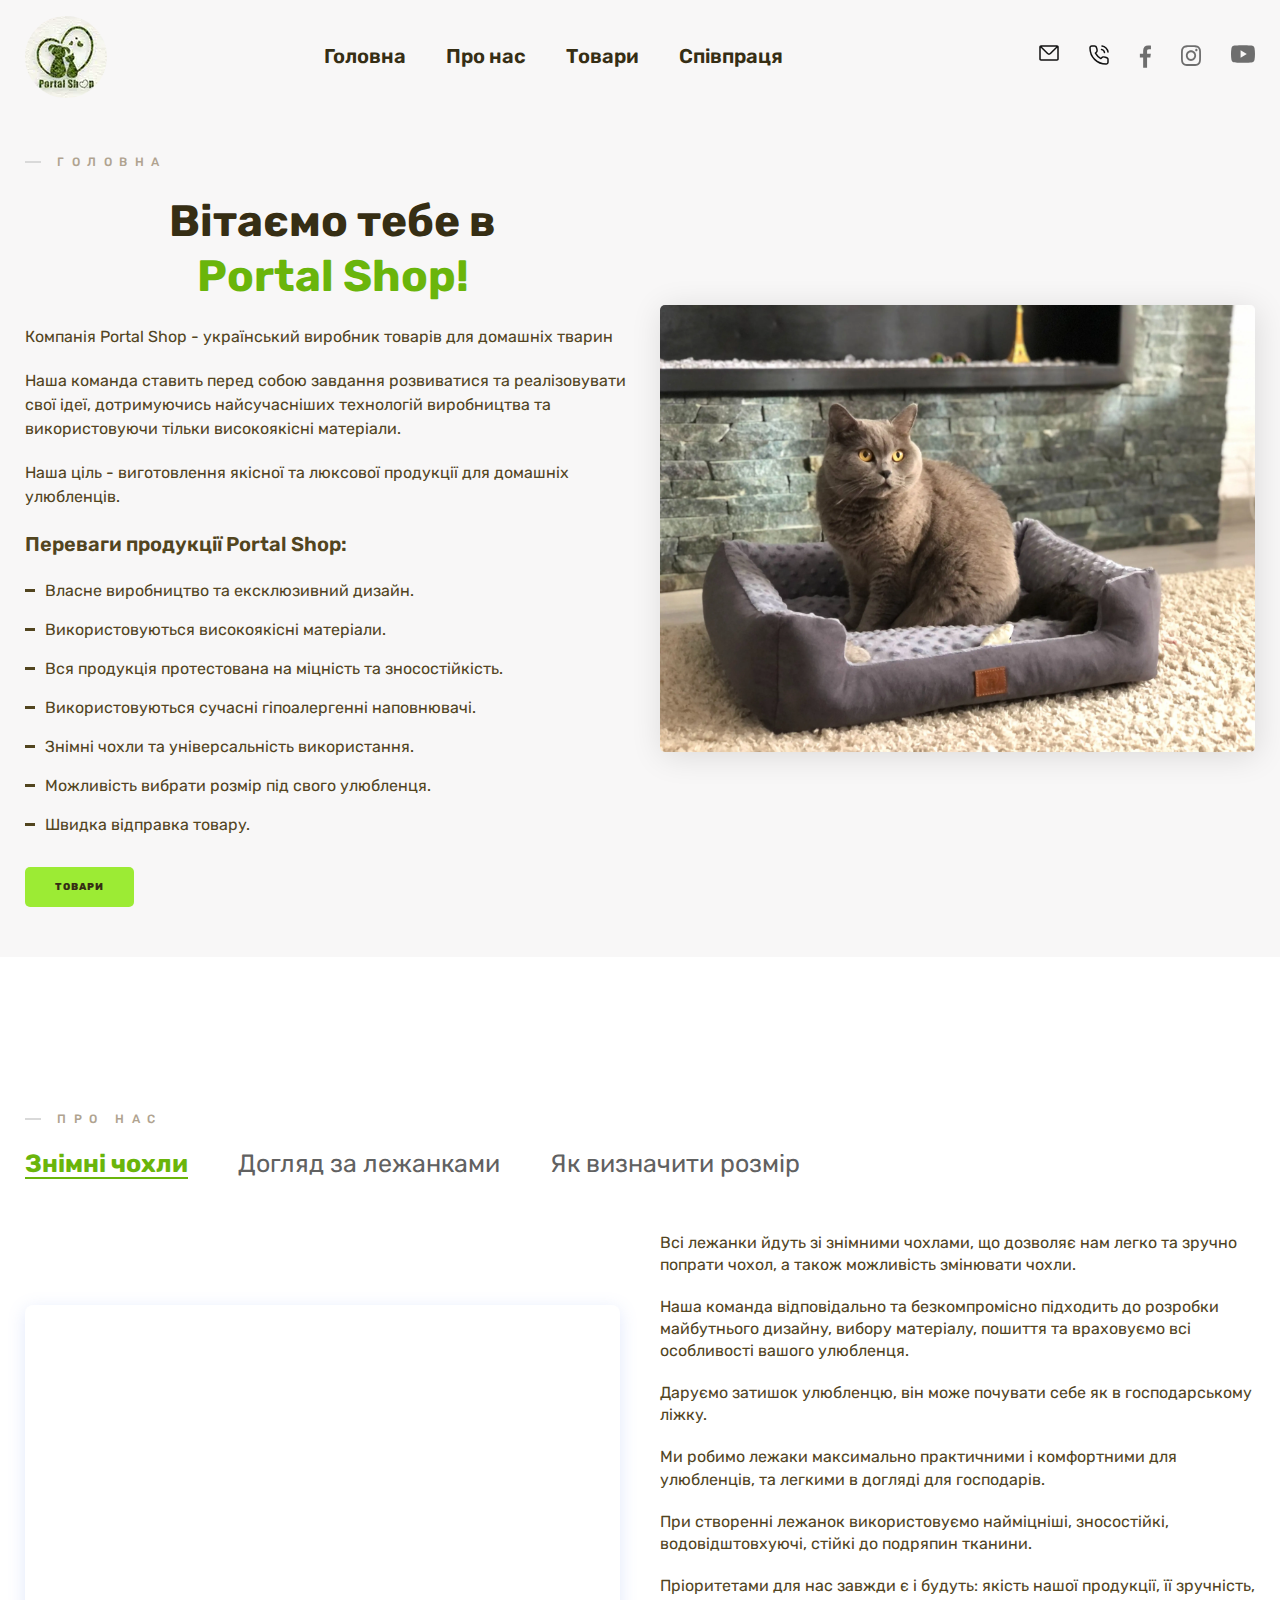
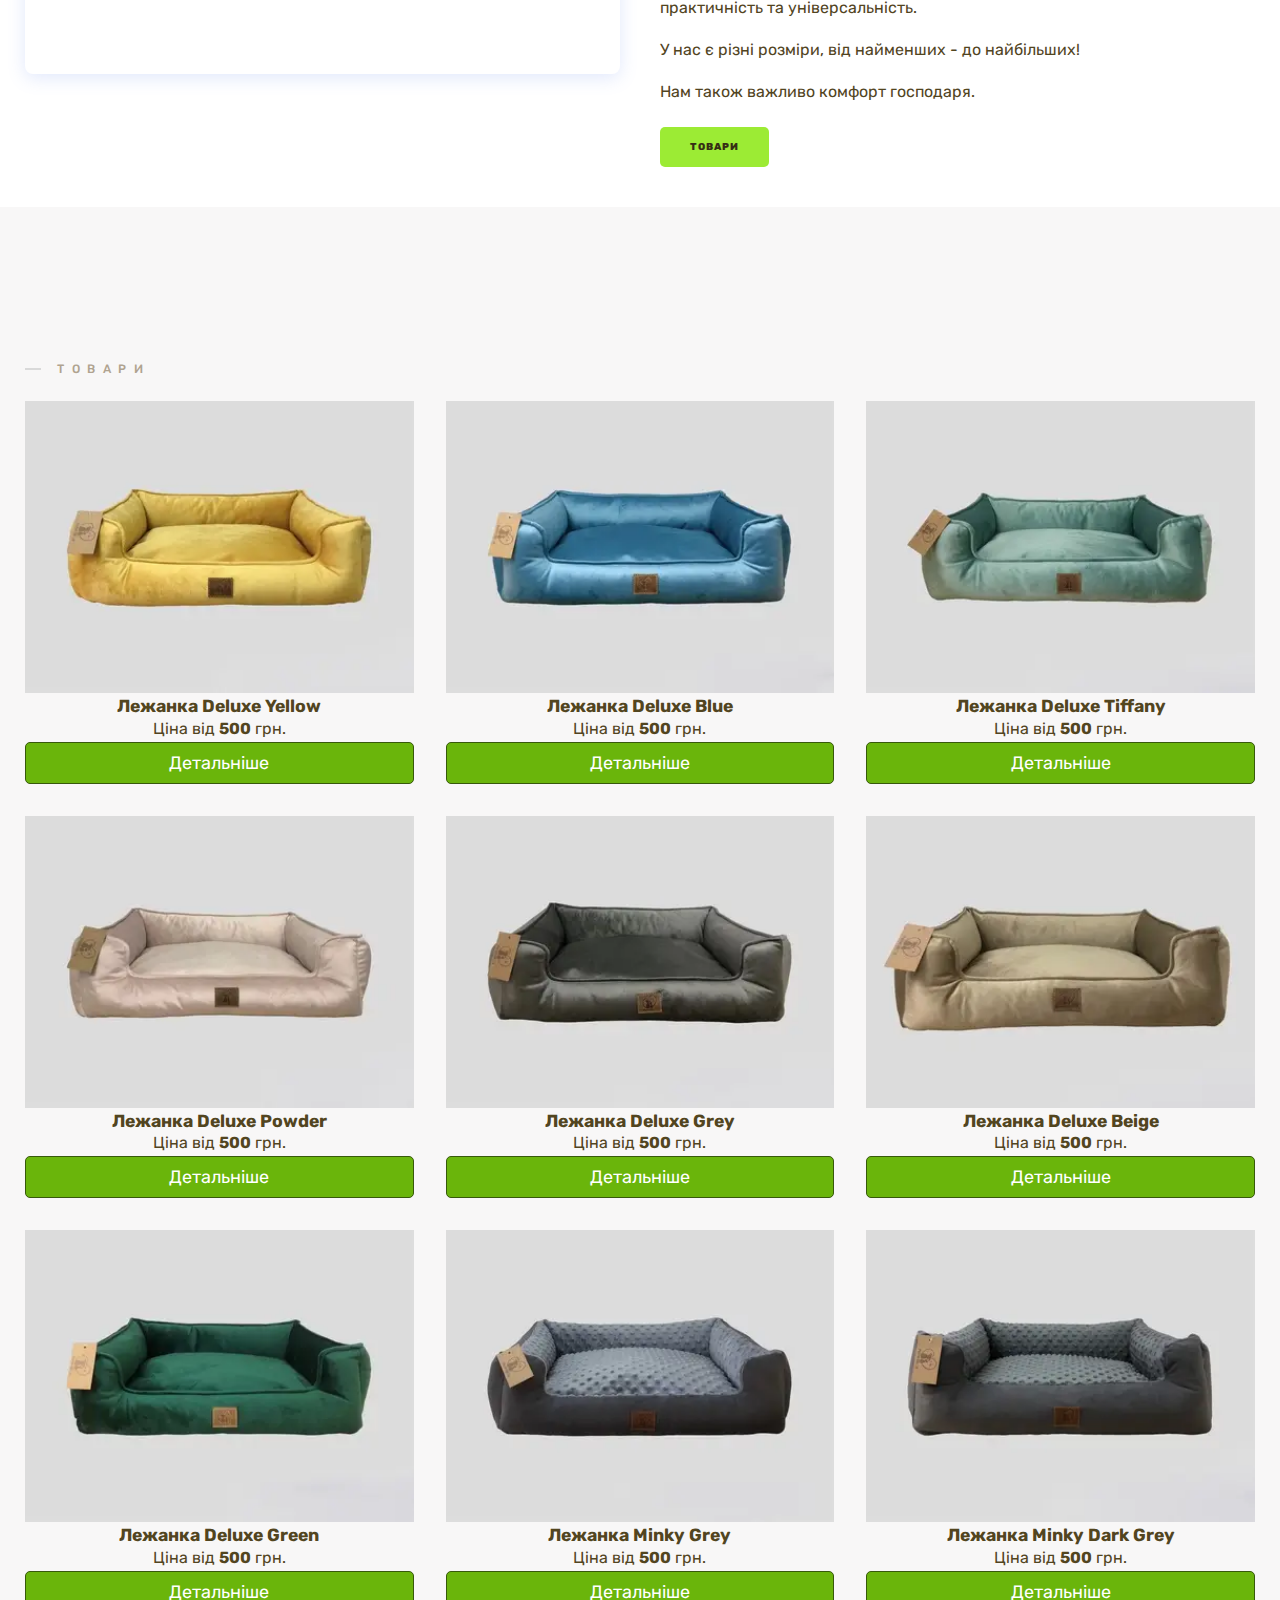
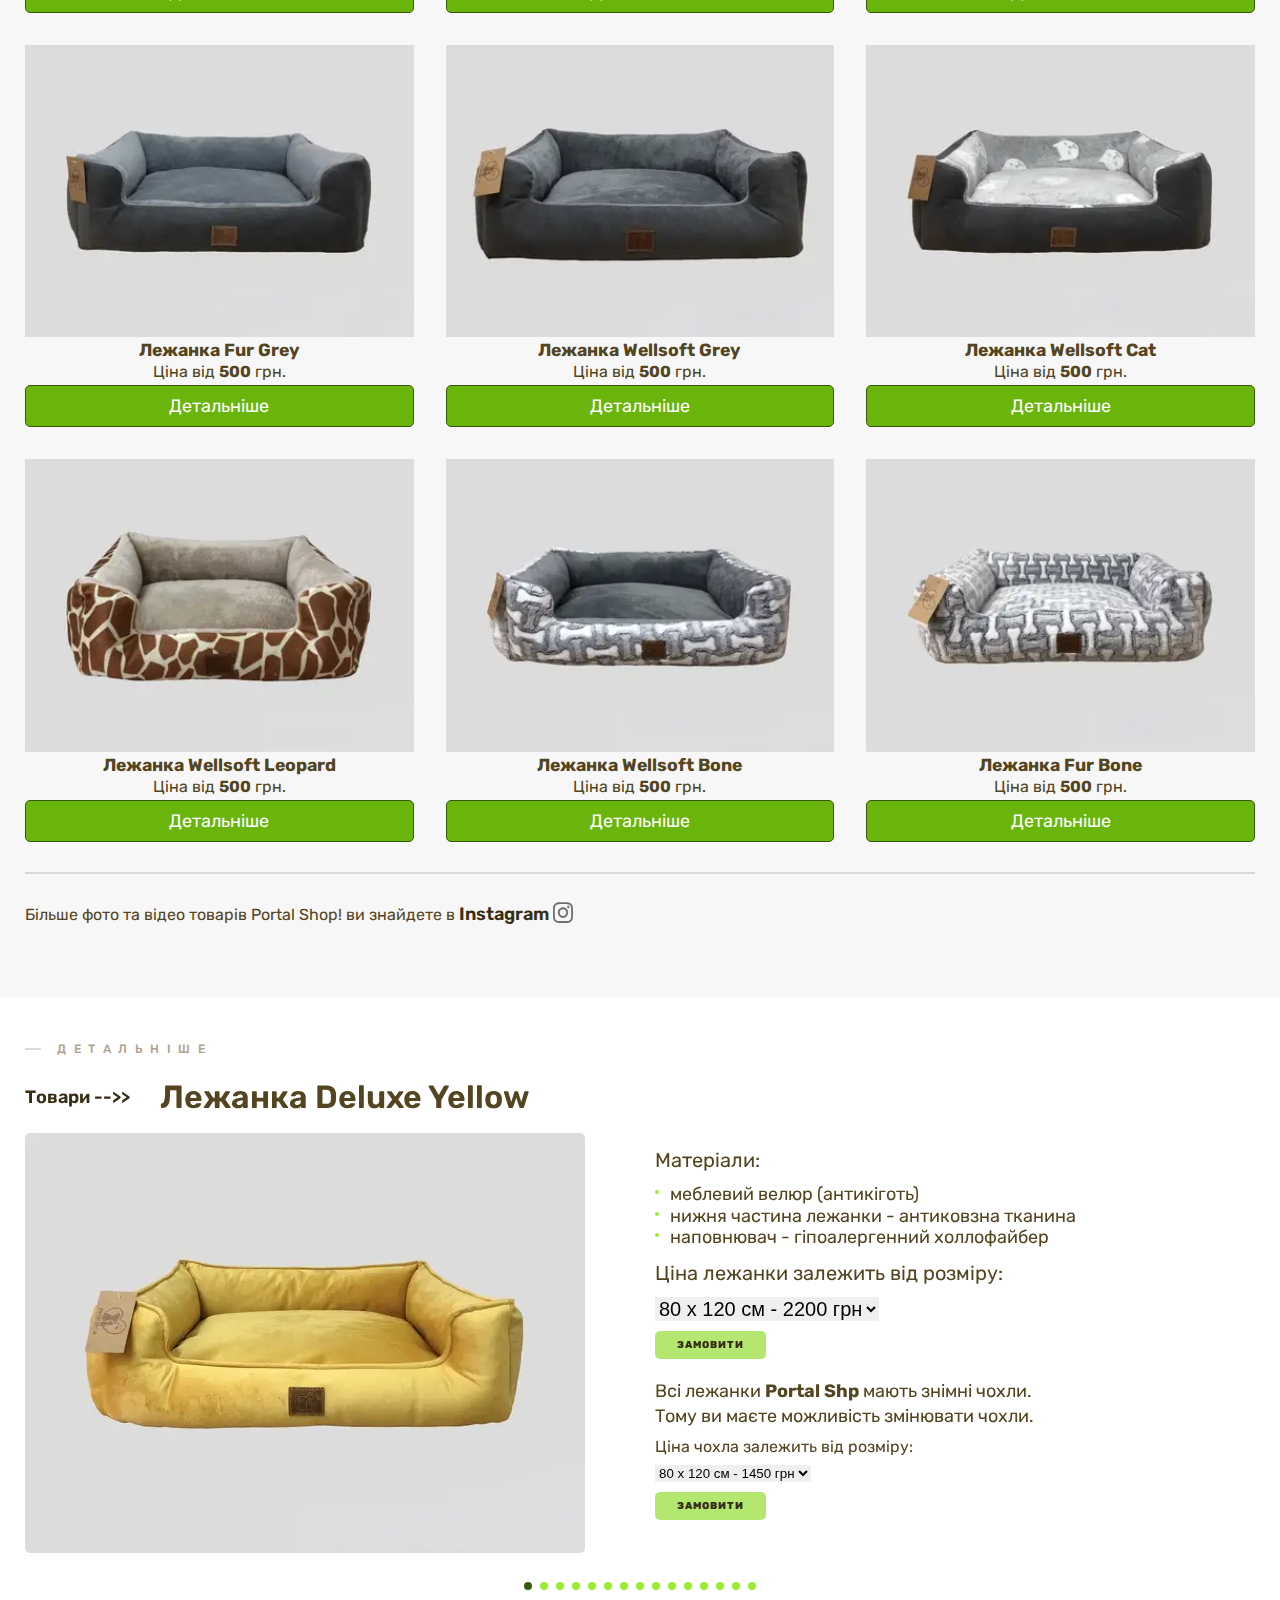
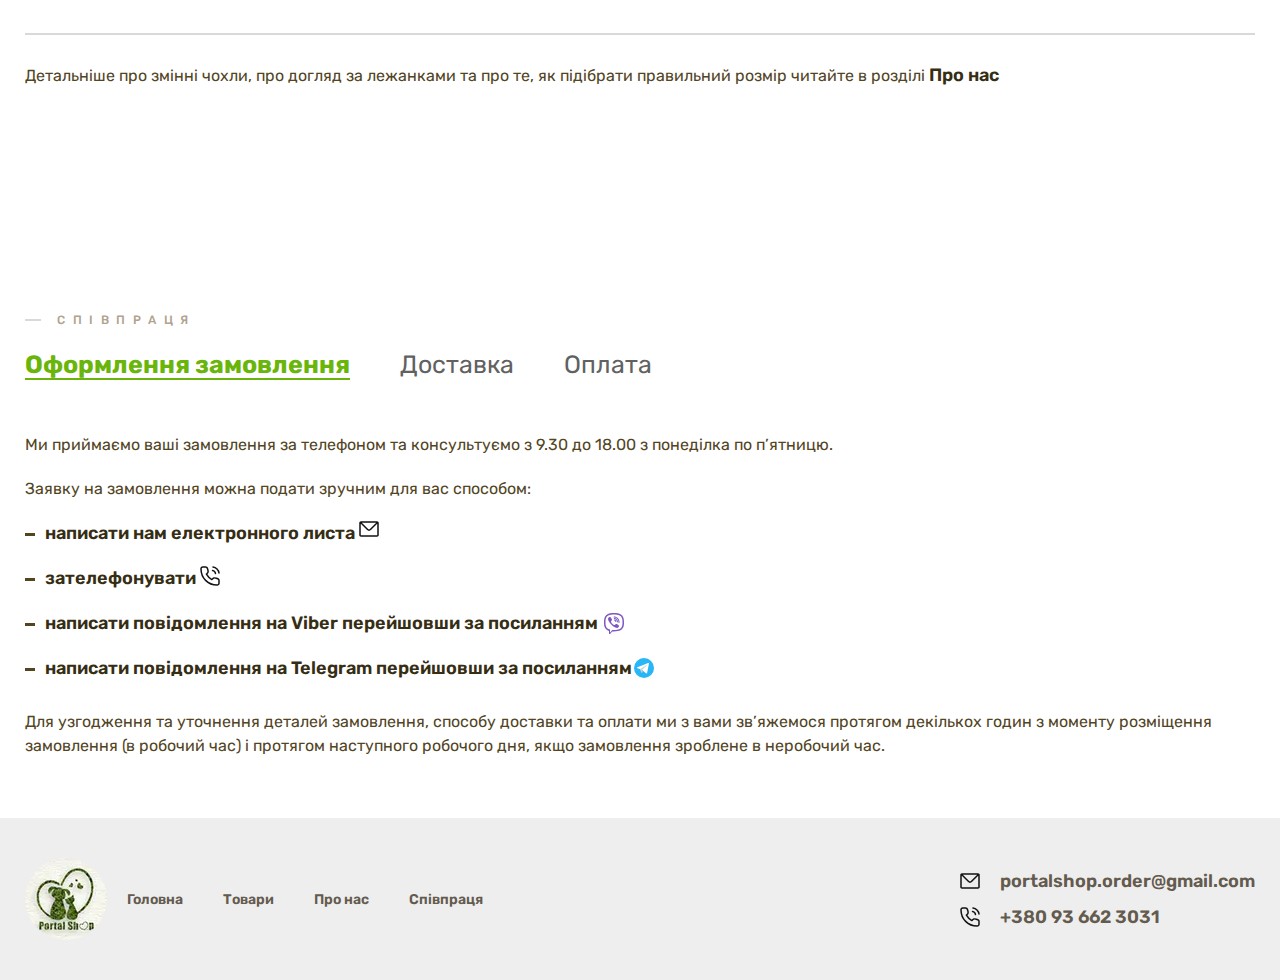
==== commit e3f6aec5: "new" ====
--- a/index.html
+++ b/index.html
@@ -1,888 +1,1559 @@
 <!DOCTYPE html>
 <html lang="uk">
+
 <head>
+	<title>HomePage</title>
 	<meta charset="UTF-8">
-	<meta http-equiv="X-UA-Compatible" content="IE=edge">
+	<meta name="format-detection" content="telephone=no">
+	<!-- <style>body{opacity: 0;}</style> -->
+	<link rel="stylesheet" href="css/style.min.css?_v=20230519150512">
+	<link rel="shortcut icon" href="favicon.ico">
+	<!-- <meta name="robots" content="noindex, nofollow"> -->
 	<meta name="viewport" content="width=device-width, initial-scale=1.0">
-	<link rel="preconnect" href="https://fonts.googleapis.com">
-	<link rel="preconnect" href="https://fonts.gstatic.com" crossorigin>
-	<link href="https://fonts.googleapis.com/css2?family=Raleway:wght@700;800&family=Rubik:wght@400;700&display=swap"
-		rel="stylesheet">
-	<link rel="stylesheet" href="css/style.css">
-	<link rel="stylesheet" href="css/common.css">
-	<link rel="stylesheet" href="css/fontsstyle.css">
-	<link rel="stylesheet" href="css/aboutus.css">
-	<link rel="stylesheet" href="css/products.css">
-	<link rel="stylesheet" href="css/details.css">
-	<link rel="stylesheet" href="css/cooperation.css">
-	<title>Portal shop</title>
 </head>
+
 <body>
 	<div class="wrapper">
-		<header id="open" class="header">
-			<div id="close" class="header__container">
+		<header class="header">
+			<div class="header__container">
 				<a href="" class="header__logo">
-					<img src="img/logo.png" alt="logo">
+					<picture><source srcset="img/logo.webp" type="image/webp"><img src="img/logo.png" alt="logo"></picture>
 				</a>
 				<div class="header__menu menu">
 					<nav class="menu__body">
 						<ul class="menu__list">
-							<li class="menu__item">
-								<a href="#about" class="menu__link" active>Головна</a>
-							</li>
-							<li class="menu__item">
-								<a href="#aboutus" class="menu__link">Про нас</a>
-							</li>
-							<li class="menu__item">
-								<a href="#products" class="menu__link">Товари</a>
-							</li>
-							<li class="menu__item">
-								<a href="#cooperation" class="menu__link">Співпраця</a>
-							</li>
+							<li class="menu__item"><a data-goto=".about" href="" class="menu__link">Головна</a></li>
+							<li class="menu__item"><a data-goto=".aboutus" href="" class="menu__link">Про нас</a></li>
+							<li class="menu__item"><a data-goto=".products" href="" class="menu__link">Товари</a></li>
+							<li class="menu__item"><a data-goto=".cooperation" href="" class="menu__link">Співпраця</a></li>
 						</ul>
 					</nav>
 				</div>
 				<div class="header__button">
 					<div class="contacts-menu__items">
-						<a href="mailto:portalshop.order@gmail.com" class="contacts-menu__item"><img src="img/icons/mail.svg"
-								alt=""></a>
+						<a href="mailto:portalshop.order@gmail.com" class="contacts-menu__item"><img src="img/icons/mail.svg" alt=""></a>
 						<a href="tel:+380936623031" class="contacts-menu__item"><img src="img/icons/phone.svg" alt=""></a>
-						<a href="https://www.facebook.com/profile.php?id=100089234342446" target="blank"
-							class="contacts-menu__item">
+						<a href="https://www.facebook.com/profile.php?id=100089234342446" target="blank" class="contacts-menu__item">
 							<img src="img/icons/social/facebook.svg" alt="Facebook">
 						</a>
 						<a href="https://www.instagram.com/__portal_shop__/" target="blank" class="contacts-menu__item">
 							<img src="img/icons/social/instagram.svg" alt="Instagram">
 						</a>
-						<a href="https://www.youtube.com/@user-yr2dt5hs9c/featured" target="blank"
-							class="contacts-menu__item">
+						<a href="https://www.youtube.com/@user-yr2dt5hs9c/featured" target="blank" class="contacts-menu__item">
 							<img src="img/icons/social/youtube.svg" alt="YouTube">
 						</a>
 					</div>
-					<a href="#open" class="icon-menu"><span></span></a>
-					<a href="#header" class="close-icon-menu"></a>
+					<button type="button" class="menu__icon icon-menu"><span></span></button>
 				</div>
 			</div>
 		</header>
-		<main class="main">
-			<section class="about" id="about">
+		<main class="page">
+			<section class="page_about about">
 				<div class="about__container">
-					<div class="about__content">
-						<div class="title">
-							<div class="title__label">Головна</div>
-							<!-- <h2 class="title__value">Featured Portfolios</h2> -->
+					<div class="about__body">
+						<div class="about__content">
+							<div class="title">
+								<div class="title__label">Головна</div>
+							</div>
+							<div class="about__block-text block-text">
+								<h1 class="block-text__title block-text__title_b">
+									Вітаємо тебе в <br> <span>Portal Shop!</span>
+								</h1>
+							</div>
+							<div class="about__text text">
+								<p>Компанія Portal Shop - український виробник товарів для
+									домашніх тварин</p>
+								<p>Наша команда ставить перед собою завдання розвиватися та реалізовувати свої ідеї,
+									дотримуючись найсучасніших технологій виробництва та використовуючи тільки високоякісні матеріали.</p>
+								<p>Наша ціль - виготовлення якісної та люксової продукції для домашніх улюбленців. </p>
+							</div>
+							<div class="about__attraction attraction">
+								<div class="attraction__title">Переваги продукції Portal Shop:
+								</div>
+								<ul class="attraction__list">
+									<li class="attraction__item">
+										Власне виробництво та ексклюзивний дизайн.
+									</li>
+									<li class="attraction__item">
+										Використовуються високоякісні матеріали.
+									</li>
+									<li class="attraction__item">
+										Вся продукція протестована на міцність та зносостійкість.
+									</li>
+									<li class="attraction__item">
+										Використовуються сучасні гіпоалергенні наповнювачі.
+									</li>
+									<li class="attraction__item">
+										Знімні чохли та універсальність використання.
+									</li>
+									<li class="attraction__item">
+										Можливість вибрати розмір під свого улюбленця.
+									</li>
+									<li class="attraction__item">
+										Швидка відправка товару.
+									</li>
+								</ul>
+							</div>
+							<a href="#products" class="block-text__button button">Товари</a>
 						</div>
-						<div class="about__block-text block-text">
-							<h1 class="block-text__title">
-								Вітаємо тебе в <br> <span>Portal Sh<span class="icon-heart1"></span>p!</span>
-							</h1>
-						</div>
-						<div class="about__text">
-							<p>Компанія Portal Sh<span class="icon-heart1"></span>p - український виробник товарів для домашніх
-								тварин</p>
-							<p>Наша команда ставить перед собою завдання розвиватися та реалізовувати свої ідеї, дотримуючись
-								найсучасніших технологій виробництва та використовуючи тільки високоякісні матеріали.</p>
-							<p>Наша ціль - виготовлення якісної та люксової продукції для домашніх улюбленців. </p>
-						</div>
-						<div class="about__attraction attraction-about">
-							<div class="attraction-about__title">Переваги продукції Portal Sh<span
-									class="icon-heart1"></span>p:
-							</div>
-							<ul class="attraction-about__list">
-								<li class="attraction-about__item">
-									Власне виробництво та ексклюзивний дизайн.
-								</li>
-								<li class="attraction-about__item">
-									Використовуються високоякісні матеріали.
-								</li>
-								<li class="attraction-about__item">
-									Вся продукція протестована на міцність та зносостійкість.
-								</li>
-								<li class="attraction-about__item">
-									Використовуються сучасні гіпоалергенні наповнювачі.
-								</li>
-								<li class="attraction-about__item">
-									Знімні чохли та універсальність використання.
-								</li>
-								<li class="attraction-about__item">
-									Можливість вибрати розмір під свого улюбленця.
-								</li>
-								<li class="attraction-about__item">
-									Швидка відправка товару.
-								</li>
-							</ul>
-						</div>
-						<a href="products.html" class="block-text__button button">Товари</a>
-					</div>
-					<div class="about__image">
-						<img src="img/about/cat_main.jpg" alt="Cat main">
-					</div>
-				</div>
-			</section>
-			<section id="aboutus" class="aboutus">
-				<div class="aboutus__container">
-					<div class="title">
-						<div class="title__label">про нас</div>
-						<!-- <h2 class="title__value">Featured Portfolios</h2> -->
-					</div>
-					<!-- <div class="products__block-text block-text">
-						<div class="block-text__title block-text__title_blue">
-							У <span>Portal Shop</span> є дві категорії товарів
-						</div>
-					</div> -->
-					<div class="aboutus__header aboutus-products">
-
-						<div class="aboutus-products__content">
-							<!-- <h2 class="block-text__title block-text__title_blue">
-								<span>Portal Shop</span>
-							</h2> -->
-							<!-- <div class="block-text__text">
-								У нас ви підберете якісну, зручну та легку в догляді лежанку для свого улюбленця, яка радуватиме
-								око та впишиться у ваш інтерьєр.
-							</div> -->
-						</div>
-						<!-- <a href="https://www.instagram.com/__portal_shop__/" class="header-products__link">Всі наявні моделі ви
-							знайдете в Instagram</a> -->
-					</div>
-					<div class="aboutus__tabs tabs-aboutus">
-						<nav class="tabs-aboutus__nav">
-							<div><button type="button" class="tabs-aboutus__button active">Знімні чохли</button></div>
-							<div><button type="button" class="tabs-aboutus__button">Догляд за лежанками</button></div>
-							<div><button type="button" class="tabs-aboutus__button">Як визначити розмір</button></div>
-						</nav>
-						</nav>
-						<div class="tabs-aboutus__body">
-							<div class="tabs-aboutus__item aboutus-tabs active">
-								<div class="aboutus-tabs__items">
-									<div class="change__body change__body_rev">
-										<div class="change__care">
-											<iframe width="560" height="315" src="https://www.youtube.com/embed/mTyZ3WxO9nc"
-												title="YouTube care player" frameborder="0"
-												allow="accelerometer; autoplay; clipboard-write; encrypted-media; gyroscope; picture-in-picture; web-share"
-												allowfullscreen></iframe>
-										</div>
-										<div class="change__content">
-											<div class="block-text__text">
-												<p> Всі лежанки йдуть зі знімними чохлами, що дозволяє нам легко та зручно попрати
-													чохол, а
-													також
-													можливість змінювати чохли.</p>
-												<p>Наша команда відповідально та безкомпромісно підходить до розробки майбутнього
-													дизайну,
-													вибору матеріалу, пошиття та враховуємо всі особливості вашого улюбленця.</p>
-												<p>Даруємо затишок улюбленцю, він може почувати себе як в
-													господарському ліжку.</p>
-												<p>Ми робимо лежаки максимально практичними і комфортними для улюбленців, та
-													легкими в догляді для господарів.</p>
-												<p>При створенні лежанок використовуємо найміцніші, зносостійкі, водовідштовхуючі,
-													стійкі до
-													подряпин тканини.</p>
-
-												<p>Пріоритетами для
-													нас завжди є і будуть: якість нашої продукції, її зручність, практичність та
-													універсальність.
-												</p>
-
-												<p>У нас є різні розміри, від найменших - до найбільших!</p>
-
-												<p>Нам також важливо комфорт господаря.</p>
-											</div>
-
-											<a href="products.html" class="button button_blue">Товари</a>
-
-										</div>
-
-									</div>
-								</div>
-							</div>
-							<div class="tabs-aboutus__item aboutus-tabs">
-								<div class="aboutus-tabs__items">
-									<div class="change__body">
-										<div class="change__content">
-											<div class="change__block-text block-text">
-												<div class="about__attraction attraction-about">
-													<div class="attraction-about__text">Використовуємо повітропроникні матеріали, що
-														не втрачають
-														форму і не мнуться, міцні та
-														зносостійкі, водовідштовхуючі та стійкі до подряпин, тому не є вибагливими у
-														догляді.
-													</div>
-													<div class="attraction-about__title">Рекомендуємо дотримуватись таких правил по
-														догляду:
-													</div>
-													<ul class="attraction-about__list">
-														<li class="attraction-about__item">
-															перед пранням, зняти чохол та застебнути всі блискавки;
-														</li>
-														<li class="attraction-about__item">
-															прання до 30°
-														</li>
-														<li class="attraction-about__item">
-															викручувати на мінімальних оборотах;
-														</li>
-														<li class="attraction-about__item">
-															не прасувати;
-														</li>
-														<li class="attraction-about__item">
-															забруднення можна легко видалити вологим методом - обробки брудної ділянки
-															теплою водою
-															і
-															милом, протираючи пляму за допомогою губки або спеціальних засобів для
-															чищення на
-															водній
-															основі;
-														</li>
-														<li class="attraction-about__item">
-															не змішуйте кілька засобів для чищення, оскільки можна отримати
-															несподіваний ефект, а
-															також
-															не слід наносити засіб безпосередньо на пляму, а тільки на губку або щітку.
-														</li>
-														<li class="attraction-about__item">
-															для того, щоб підтримувати привабливий зовнішній вигляд - достатнього
-															сухого чищення
-															щіткою
-															або пилососом.
-														</li>
-													</ul>
-												</div>
-												<a href="products.html" class="button button_blue">Товари</a>
-											</div>
-										</div>
-										<div class="change__care">
-											<iframe width="560" height="315" src="https://www.youtube.com/embed/mTyZ3WxO9nc"
-												title="YouTube care player" frameborder="0"
-												allow="accelerometer; autoplay; clipboard-write; encrypted-media; gyroscope; picture-in-picture; web-share"
-												allowfullscreen></iframe>
-										</div>
-									</div>
-								</div>
-							</div>
-							<div class="tabs-aboutus__item aboutus-tabs">
-								<div class="aboutus-tabs__items">
-									<div class="size__body">
-										<div class="size__title">Як правильно визначити розмір лежанки</div>
-										<div class="size__text">
-											<p>Правильний підбір лежанки для собаки чи кота починається з вибору її розміру.
-												</br>Перш за все вона не повинна бути маленькою, проте переплачувати за зайві
-												сантиметри також не потрібно.</p>
-
-										</div>
-										<div class="size__subtitle">Оптимальний розмір лежанки обчислюється за
-											універсальною формулою:</div>
-										<div class="size__calc calc-size">
-											<div class="calc-size__item">довжина по спині</div>
-											<div class="calc-size__item"><span> + </span> </div>
-											<div class="calc-size__item calc-size__item_sm">15-20см </div>
-											<div class="calc-size__item"><span> = </span></div>
-											<div class="calc-size__item">довжина лежанки</div>
-										</div>
-										<div class="size__image">
-											<img class="image__calc" src="img/cooperation/01.jpg" alt="">
-										</div>
-										<div class="size__text">
-											<p>Вимірювати довжину тварини необхідно від початку шиї до початку хвоста (як показано
-												на малюнку). </br>Купувати лежак рекомендується на виріст, тобто – потрібно знати
-												максимальні розміри породи і заздалегідь підбирати відповідну модель з запасом в
-												15см - 20см. </p>
-											<p>Чим більший улюбленець, тим просторіше має бути спальне місце.</p>
-											<p>
-												Зверніть увагу, як любить спати ваш улюбленець - витягується або згортається в
-												клубок. Коли ваш улюбленець лежить витягнувшись, від повинен поміщатися повністю,
-												голова і лапи не повинні звисати, якщо «калачиком» - треба як мінімум по 5 см запасу
-												з кожного боку, щоб була можливість крутитись і потягуватись.
-											</p>
-										</div>
-									</div>
-								</div>
-							</div>
+						<div class="about__image">
+							<picture><source srcset="img/about/cat_main.webp" type="image/webp"><img src="img/about/cat_main.jpg" alt="Cat main"></picture>
 						</div>
 					</div>
 				</div>
 			</section>
-			<section id="products" class="products">
+			<section class="page__aboutus aboutus">
+				<div class="aboutus__container">
+					<div class="title">
+						<div class="title__label">про нас</div>
+					</div>
+					<div data-tabs class="aboutus__tabs tabs">
+						<nav data-tabs-titles class="tabs__navigation">
+							<button type="button" class="tabs__title _tab-active">Знімні чохли</button>
+							<button type="button" class="tabs__title">Догляд за лежанками</button>
+							<button type="button" class="tabs__title">Як визначити розмір</button>
+						</nav>
+						<div data-tabs-body class="tabs__content">
+							<div class="tabs__body">
+								<div class="change__body">
+									<div class="change__care">
+										<iframe width="560" height="315" src="https://www.youtube.com/embed/mTyZ3WxO9nc" title="YouTube care player" frameborder="0" allow="accelerometer; autoplay; clipboard-write; encrypted-media; gyroscope; picture-in-picture; web-share" allowfullscreen></iframe>
+									</div>
+									<div class="change__content">
+										<div class="block-text__text text">
+											<p> Всі лежанки йдуть зі знімними чохлами, що дозволяє нам легко та зручно попрати
+												чохол, а також можливість змінювати чохли.</p>
+											<p>Наша команда відповідально та безкомпромісно підходить до розробки майбутнього
+												дизайну, вибору матеріалу, пошиття та враховуємо всі особливості вашого улюбленця.</p>
+											<p>Даруємо затишок улюбленцю, він може почувати себе як в
+												господарському ліжку.</p>
+											<p>Ми робимо лежаки максимально практичними і комфортними для улюбленців, та
+												легкими в догляді для господарів.</p>
+											<p>При створенні лежанок використовуємо найміцніші, зносостійкі, водовідштовхуючі,
+												стійкі до подряпин тканини.</p>
+											<p>Пріоритетами для нас завжди є і будуть: якість нашої продукції, її зручність, практичність та
+												універсальність.
+											</p>
+											<p>У нас є різні розміри, від найменших - до найбільших!</p>
+											<p>Нам також важливо комфорт господаря.</p>
+										</div>
+
+										<a href="#products" class="button button_blue">Товари</a>
+
+									</div>
+
+								</div>
+							</div>
+							<div class="tabs__body">
+								<div class="change__body">
+									<div class="change__content">
+										<div class="about__attraction attraction">
+											<div class="attraction__text text">Використовуємо повітропроникні матеріали, що
+												не втрачають
+												форму і не мнуться, міцні та
+												зносостійкі, водовідштовхуючі та стійкі до подряпин, тому не є вибагливими у
+												догляді.
+											</div>
+											<div class="attraction__title">Рекомендуємо дотримуватись таких правил по
+												догляду:
+											</div>
+											<ul class="attraction__list">
+												<li class="attraction__item">
+													перед пранням, зняти чохол та застебнути всі блискавки;
+												</li>
+												<li class="attraction__item">
+													прання до 30°
+												</li>
+												<li class="attraction__item">
+													викручувати на мінімальних оборотах;
+												</li>
+												<li class="attraction__item">
+													не прасувати;
+												</li>
+												<li class="attraction__item">
+													забруднення можна легко видалити вологим методом - обробки брудної ділянки
+													теплою водою
+													і
+													милом, протираючи пляму за допомогою губки або спеціальних засобів для
+													чищення на
+													водній
+													основі;
+												</li>
+												<li class="attraction__item">
+													не змішуйте кілька засобів для чищення, оскільки можна отримати
+													несподіваний ефект, а
+													також
+													не слід наносити засіб безпосередньо на пляму, а тільки на губку або щітку.
+												</li>
+												<li class="attraction__item">
+													для того, щоб підтримувати привабливий зовнішній вигляд - достатнього
+													сухого чищення
+													щіткою
+													або пилососом.
+												</li>
+											</ul>
+											<a href="#products" class="button button_blue">Товари</a>
+										</div>
+									</div>
+									<div class="change__care">
+										<iframe width="560" height="315" src="https://www.youtube.com/embed/mTyZ3WxO9nc" title="YouTube care player" frameborder="0" allow="accelerometer; autoplay; clipboard-write; encrypted-media; gyroscope; picture-in-picture; web-share" allowfullscreen></iframe>
+									</div>
+								</div>
+							</div>
+							<div class="tabs__body">
+								<div class="size__body">
+									<div class="size__title">Як правильно визначити розмір лежанки</div>
+									<div class="size__text text">
+										<p>Правильний підбір лежанки для собаки чи кота починається з вибору її розміру.
+											</br>Перш за все вона не повинна бути маленькою, проте переплачувати за зайві
+											сантиметри також не потрібно.</p>
+
+									</div>
+									<div class="size__subtitle">Оптимальний розмір лежанки обчислюється за
+										універсальною формулою:</div>
+									<div class="size__calc calc-size">
+										<div class="calc-size__item">довжина по спині</div>
+										<div class="calc-size__item"><span> + </span> </div>
+										<div class="calc-size__item calc-size__item_sm">15-20см </div>
+										<div class="calc-size__item"><span> = </span></div>
+										<div class="calc-size__item">довжина лежанки</div>
+									</div>
+									<div class="size__image">
+										<picture><source srcset="img/cooperation/01.webp" type="image/webp"><img class="image__calc" src="img/cooperation/01.jpg" alt=""></picture>
+									</div>
+									<div class="size__text text">
+										<p>Вимірювати довжину тварини необхідно від початку шиї до початку хвоста (як показано
+											на малюнку). </br>Купувати лежак рекомендується на виріст, тобто – потрібно знати
+											максимальні розміри породи і заздалегідь підбирати відповідну модель з запасом в
+											15см - 20см. </p>
+										<p>Чим більший улюбленець, тим просторіше має бути спальне місце.</p>
+										<p>
+											Зверніть увагу, як любить спати ваш улюбленець - витягується або згортається в
+											клубок. Коли ваш улюбленець лежить витягнувшись, від повинен поміщатися повністю,
+											голова і лапи не повинні звисати, якщо «калачиком» - треба як мінімум по 5 см запасу
+											з кожного боку, щоб була можливість крутитись і потягуватись.
+										</p>
+									</div>
+								</div>
+							</div>
+						</div>
+					</div>
+				</div>
+			</section>
+			<section id="products" class="page__products products">
 				<div class="products__container">
 					<div class="title">
 						<div class="title__label">Товари</div>
-						<!-- <h2 class="title__value">Featured Portfolios</h2> -->
 					</div>
-
 					<div class="content__products">
-						<div class="content__grid">
-							<div class="grid" id="grid">
-
-								<div class="product__card card">
-									<a href="petbed01.html"><img src="./img/petbeds/01.jpg" alt=""></a>
-									<div class="card__info">
-										<h4 class="card__title">Лежанка Deluxe Yellow</h4>
-										<div class="card__price">
-											Ціна від <span>500</span> грн.
-										</div>
-										<a href="#details"><button class="card__btn">Детальніше</button></a>
-									</div>
-								</div>
-
-								<div class="product__card card">
-									<a href="petbed02.html"><img src="./img/petbeds/02.jpg" alt=""></a>
-									<div class="card__info">
-										<h4 class="card__title">Лежанка Deluxe Blue</h4>
-										<div class="card__price">
-											Ціна від <span>500</span> грн.
-										</div>
-										<a href="#details"><button class="card__btn">Детальніше</button></a>
-									</div>
-								</div>
-
-								<div class="product__card card">
-									<a href="petbed03.html"><img src="./img/petbeds/03.jpg" alt=""></a>
-									<div class="card__info">
-										<h4 class="card__title">Лежанка Deluxe Tiffany</h4>
-										<div class="card__price">
-											Ціна від <span>500</span> грн.
-										</div>
-										<a href="#details"><button class="card__btn">Детальніше</button></a>
-									</div>
-								</div>
-
-								<div class="product__card card">
-									<a href="petbed04.html"><img src="./img/petbeds/04.jpg" alt=""></a>
-									<div class="card__info">
-										<h4 class="card__title">Лежанка Deluxe Powder</h4>
-										<div class="card__price">
-											Ціна від <span>500</span> грн.
-										</div>
-										<a href="#details"><button class="card__btn">Детальніше</button></a>
-									</div>
-								</div>
-
-								<div class="product__card card">
-									<a href="petbed05.html"><img src="./img/petbeds/05.jpg" alt=""></a>
-									<div class="card__info">
-										<h4 class="card__title">Лежанка Deluxe Grey</h4>
-										<div class="card__price">
-											Ціна від <span>500</span> грн.
-										</div>
-										<a href="#details"><button class="card__btn">Детальніше</button></a>
-									</div>
-								</div>
-
-								<div class="product__card card">
-									<a href="#details"><img src="./img/petbeds/06.jpg" alt=""></a>
-									<div class="card__info">
-										<h4 class="card__title">Лежанка Deluxe Beige</h4>
-										<div class="card__price">
-											Ціна від <span>500</span> грн.
-										</div>
-										<a href="#details"><button class="card__btn">Детальніше</button></a>
-									</div>
-								</div>
-
-								<div class="product__card card">
-									<a href="petbed07.html"><img src="./img/petbeds/07.jpg" alt=""></a>
-									<div class="card__info">
-										<h4 class="card__title">Лежанка Deluxe Green</h4>
-										<div class="card__price">
-											Ціна від <span>500</span> грн.
-										</div>
-										<a href="#details"><button class="card__btn">Детальніше</button></a>
-									</div>
-								</div>
-
-								<div class="product__card card">
-									<a href="petbed08.html"><img src="./img/petbeds/08.jpg" alt=""></a>
-									<div class="card__info">
-										<h4 class="card__title">Лежанка Minky Grey</h4>
-										<div class="card__price">
-											Ціна від <span>500</span> грн.
-										</div>
-										<a href="#details"><button class="card__btn">Детальніше</button></a>
-									</div>
-								</div>
-
-								<div class="product__card card">
-									<a href="petbed09.html"><img src="./img/petbeds/09.jpg" alt=""></a>
-									<div class="card__info">
-										<h4 class="card__title">Лежанка Minky Dark Grey</h4>
-										<div class="card__price">
-											Ціна від <span>500</span> грн.
-										</div>
-										<a href="#details"><button class="card__btn">Детальніше</button></a>
-									</div>
-								</div>
-
-								<div class="product__card card">
-									<a href="petbed10.html"><img src="./img/petbeds/10.jpg" alt=""></a>
-									<div class="card__info">
-										<h4 class="card__title">Лежанка Fur Grey</h4>
-										<div class="card__price">
-											Ціна від <span>500</span> грн.
-										</div>
-										<a href="#details"><button class="card__btn">Детальніше</button></a>
-									</div>
-								</div>
-
-								<div class="product__card card">
-									<a href="petbed11.html"><img src="./img/petbeds/11.jpg" alt=""></a>
-									<div class="card__info">
-										<h4 class="card__title">Лежанка Wellsoft Grey</h4>
-										<div class="card__price">
-											Ціна від <span>500</span> грн.
-										</div>
-										<a href="#details"><button class="card__btn">Детальніше</button></a>
-									</div>
-								</div>
-
-								<div class="product__card card">
-									<a href="petbed12.html"><img src="./img/petbeds/12.jpg" alt=""></a>
-									<div class="card__info">
-										<h4 class="card__title">Лежанка Wellsoft Cat</h4>
-										<div class="card__price">
-											Ціна від <span>500</span> грн.
-										</div>
-										<a href="#details"><button class="card__btn">Детальніше</button></a>
-									</div>
-								</div>
-
-								<div class="product__card card">
-									<a href="petbed13.html"><img src="./img/petbeds/13.jpg" alt=""></a>
-									<div class="card__info">
-										<h4 class="card__title">Лежанка Wellsoft Leopard</h4>
-										<div class="card__price">
-											Ціна від <span>500</span> грн.
-										</div>
-										<a href="#details"><button class="card__btn">Детальніше</button></a>
-									</div>
-								</div>
-
-								<div class="product__card card">
-									<a href="petbed14.html"><img src="./img/petbeds/14.jpg" alt=""></a>
-									<div class="card__info">
-										<h4 class="card__title">Лежанка Wellsoft Bone</h4>
-										<div class="card__price">
-											Ціна від <span>500</span> грн.
-										</div>
-										<a href="#details"><button class="card__btn">Детальніше</button></a>
-									</div>
-								</div>
-
-								<div class="product__card card">
-									<a href="petbed15.html"><img src="./img/petbeds/15.jpg" alt=""></a>
-									<div class="card__info">
-										<h4 class="card__title">Лежанка Fur Bone</h4>
-										<div class="card__price">
-											Ціна від <span>500</span> грн.
-										</div>
-										<a href="#details"><button class="card__btn">Детальніше</button></a>
-									</div>
-								</div>
-
+						<div class="content__grid grid">
+							<div class="product__card card">
+								<a href="#petbed01"><picture><source srcset="img/petbeds/01.webp" type="image/webp"><img src="img/petbeds/01.jpg" alt=""></picture></a>
+								<div class="card__info">
+									<h4 class="card__title">Лежанка Deluxe Yellow</h4>
+									<div class="card__price">
+										Ціна від <span>500</span> грн.
+									</div>
+									<a href="#petbed01"><button class="card__btn">Детальніше</button></a>
+								</div>
+							</div>
+
+							<div class="product__card card">
+								<a href="#petbed02"><picture><source srcset="img/petbeds/02.webp" type="image/webp"><img src="img/petbeds/02.jpg" alt=""></picture></a>
+								<div class="card__info">
+									<h4 class="card__title">Лежанка Deluxe Blue</h4>
+									<div class="card__price">
+										Ціна від <span>500</span> грн.
+									</div>
+									<a href="#petbed02"><button class="card__btn">Детальніше</button></a>
+								</div>
+							</div>
+
+							<div class="product__card card">
+								<a href="#petbed03"><picture><source srcset="img/petbeds/03.webp" type="image/webp"><img src="img/petbeds/03.jpg" alt=""></picture></a>
+								<div class="card__info">
+									<h4 class="card__title">Лежанка Deluxe Tiffany</h4>
+									<div class="card__price">
+										Ціна від <span>500</span> грн.
+									</div>
+									<a href="#petbed03"><button class="card__btn">Детальніше</button></a>
+								</div>
+							</div>
+
+							<div class="product__card card">
+								<a href="#petbed04"><picture><source srcset="img/petbeds/04.webp" type="image/webp"><img src="img/petbeds/04.jpg" alt=""></picture></a>
+								<div class="card__info">
+									<h4 class="card__title">Лежанка Deluxe Powder</h4>
+									<div class="card__price">
+										Ціна від <span>500</span> грн.
+									</div>
+									<a href="#petbed04"><button class="card__btn">Детальніше</button></a>
+								</div>
+							</div>
+
+							<div class="product__card card">
+								<a href="#petbed05"><picture><source srcset="img/petbeds/05.webp" type="image/webp"><img src="img/petbeds/05.jpg" alt=""></picture></a>
+								<div class="card__info">
+									<h4 class="card__title">Лежанка Deluxe Grey</h4>
+									<div class="card__price">
+										Ціна від <span>500</span> грн.
+									</div>
+									<a href="#petbed05"><button class="card__btn">Детальніше</button></a>
+								</div>
+							</div>
+
+							<div class="product__card card">
+								<a href="#petbed06"><picture><source srcset="img/petbeds/06.webp" type="image/webp"><img src="img/petbeds/06.jpg" alt=""></picture></a>
+								<div class="card__info">
+									<h4 class="card__title">Лежанка Deluxe Beige</h4>
+									<div class="card__price">
+										Ціна від <span>500</span> грн.
+									</div>
+									<a href="#petbed06"><button class="card__btn">Детальніше</button></a>
+								</div>
+							</div>
+
+							<div class="product__card card">
+								<a href="#petbed07"><picture><source srcset="img/petbeds/07.webp" type="image/webp"><img src="img/petbeds/07.jpg" alt=""></picture></a>
+								<div class="card__info">
+									<h4 class="card__title">Лежанка Deluxe Green</h4>
+									<div class="card__price">
+										Ціна від <span>500</span> грн.
+									</div>
+									<a href="#petbed07"><button class="card__btn">Детальніше</button></a>
+								</div>
+							</div>
+
+							<div class="product__card card">
+								<a href="#petbed08"><picture><source srcset="img/petbeds/08.webp" type="image/webp"><img src="img/petbeds/08.jpg" alt=""></picture></a>
+								<div class="card__info">
+									<h4 class="card__title">Лежанка Minky Grey</h4>
+									<div class="card__price">
+										Ціна від <span>500</span> грн.
+									</div>
+									<a href="#petbed08"><button class="card__btn">Детальніше</button></a>
+								</div>
+							</div>
+
+							<div class="product__card card">
+								<a href="#petbed09"><picture><source srcset="img/petbeds/09.webp" type="image/webp"><img src="img/petbeds/09.jpg" alt=""></picture></a>
+								<div class="card__info">
+									<h4 class="card__title">Лежанка Minky Dark Grey</h4>
+									<div class="card__price">
+										Ціна від <span>500</span> грн.
+									</div>
+									<a href="#petbed09"><button class="card__btn">Детальніше</button></a>
+								</div>
+							</div>
+
+							<div class="product__card card">
+								<a href="#petbed10"><picture><source srcset="img/petbeds/10.webp" type="image/webp"><img src="img/petbeds/10.jpg" alt=""></picture></a>
+								<div class="card__info">
+									<h4 class="card__title">Лежанка Fur Grey</h4>
+									<div class="card__price">
+										Ціна від <span>500</span> грн.
+									</div>
+									<a href="#petbed10"><button class="card__btn">Детальніше</button></a>
+								</div>
+							</div>
+
+							<div class="product__card card">
+								<a href="#petbed11"><picture><source srcset="img/petbeds/11.webp" type="image/webp"><img src="img/petbeds/11.jpg" alt=""></picture></a>
+								<div class="card__info">
+									<h4 class="card__title">Лежанка Wellsoft Grey</h4>
+									<div class="card__price">
+										Ціна від <span>500</span> грн.
+									</div>
+									<a href="#petbed11"><button class="card__btn">Детальніше</button></a>
+								</div>
+							</div>
+
+							<div class="product__card card">
+								<a href="#petbed12"><picture><source srcset="img/petbeds/12.webp" type="image/webp"><img src="img/petbeds/12.jpg" alt=""></picture></a>
+								<div class="card__info">
+									<h4 class="card__title">Лежанка Wellsoft Cat</h4>
+									<div class="card__price">
+										Ціна від <span>500</span> грн.
+									</div>
+									<a href="#petbed12"><button class="card__btn">Детальніше</button></a>
+								</div>
+							</div>
+
+							<div class="product__card card">
+								<a href="#petbed13"><picture><source srcset="img/petbeds/13.webp" type="image/webp"><img src="img/petbeds/13.jpg" alt=""></picture></a>
+								<div class="card__info">
+									<h4 class="card__title">Лежанка Wellsoft Leopard</h4>
+									<div class="card__price">
+										Ціна від <span>500</span> грн.
+									</div>
+									<a href="#petbed13"><button class="card__btn">Детальніше</button></a>
+								</div>
+							</div>
+
+							<div class="product__card card">
+								<a href="#petbed14"><picture><source srcset="img/petbeds/14.webp" type="image/webp"><img src="img/petbeds/14.jpg" alt=""></picture></a>
+								<div class="card__info">
+									<h4 class="card__title">Лежанка Wellsoft Bone</h4>
+									<div class="card__price">
+										Ціна від <span>500</span> грн.
+									</div>
+									<a href="#petbed14"><button class="card__btn">Детальніше</button></a>
+								</div>
+							</div>
+
+							<div class="product__card card">
+								<a href="#petbed15"><picture><source srcset="img/petbeds/15.webp" type="image/webp"><img src="img/petbeds/15.jpg" alt=""></picture></a>
+								<div class="card__info">
+									<h4 class="card__title">Лежанка Fur Bone</h4>
+									<div class="card__price">
+										Ціна від <span>500</span> грн.
+									</div>
+									<a href="#petbed15"><button class="card__btn">Детальніше</button></a>
+								</div>
 							</div>
 						</div>
 					</div>
+
 					<div class="products__info info-products">
-						<div class="info-products__text">Більше фото та відео товарів <span>Portal Sh<span
-									class="icon-heart1"></span>p!</span> ви знайдете в
-							<a href="https://www.instagram.com/__portal_shop__/" target="blank"
-								class="info-products__link">Instagram
+						<div class="info-products__text text">Більше фото та відео товарів Portal Shop!</span> ви знайдете в
+							<a href="https://www.instagram.com/__portal_shop__/" target="blank" class="info-products__link">Instagram
 								<img src="img/icons/social/instagram.svg" alt="Instagram">
 							</a>
 						</div>
 					</div>
 				</div>
 			</section>
-			<section id="details" class="details">
+			<section id="details" class="page__details details">
 				<div class="details__container">
 					<div class="title">
-						<div class="title__label">детальніше про товари</div>
-						<!-- <h2 class="title__value">Featured Portfolios</h2> -->
+						<div class="title__label">Детальніше</div>
 					</div>
-					<div class="petbed__content">
-						<div class="petbed__image">
-							<img src="img/petbeds/big/dog.jpg" alt="">
+					<div class="details__slider swiper">
+						<div class="details__wrapper swiper-wrapper">
+							<div id="petbed01" class="details__slide swiper-slide">
+								<nav class="page__breadcrumbs breadcrumbs">
+									<ul class="breadcrumbs__list">
+										<li class="breadcrumbs__item">
+											<a href="#products" class="breadcrumbs__link">Товари -->></a>
+										</li>
+										<li class="breadcrumbs__item">
+											<span class="breadcrumbs__current">Лежанка Deluxe Yellow</span>
+										</li>
+									</ul>
+								</nav>
+								<div class="petbed__content">
+									<div class="petbed__image">
+										<picture><source srcset="img/petbeds/big/01.webp" type="image/webp"><img src="img/petbeds/big/01.jpg" alt=""></picture>
+									</div>
+									<div class="petbed__info">
+										<div class="petbed__item">
+											<!-- <div class="petbed__title title">
+												Лежанка Deluxe Yellow
+											</div> -->
+											<div class="petbed__subtitle">Матеріали:</div>
+											<div class="petbed__list">
+												<ul>
+													<li class="petbed__li">меблевий велюр (антикіготь)</li>
+													<li class="petbed__li">нижня частина лежанки - антиковзна тканина</li>
+													<li class="petbed__li">наповнювач - гіпоалергенний холлофайбер</li>
+												</ul>
+											</div>
+											<div class="petbed__subtitle">Ціна лежанки залежить від розміру:</div>
+											<select name="size" class="select__petbed">
+												<option value="30 на 40 см" selected> 30 х 40 см - 500 грн</option>
+												<option value="35 на 45 см" selected> 35 х 45 см - 700 грн</option>
+												<option value="40 на 50 см" selected> 40 х 50 см - 900 грн</option>
+												<option value="45 на 60 см" selected> 45 х 60 см - 1100 грн</option>
+												<option value="50 на 70 см" selected> 50 х 70 см - 1300 грн</option>
+												<option value="60 на 90 см" selected> 60 х 90 см - 1600 грн</option>
+												<option value="70 на 110 см" selected> 70 х 110 см - 1900 грн</option>
+												<option value="80 на 120 см" selected> 80 х 120 см - 2200 грн</option>
+											</select>
+											<div class="petbed__actions">
+												<a href="#cooperation" class=" card-product button button_light">Замовити</a>
+											</div>
+											<div class="petbed__cover">
+												Всі лежанки <span>Portal Sh<span class="icon-heart1"></span>p</span> мають знімні чохли.
+												<br>Тому ви маєте можливість змінювати чохли.
+											</div>
+											<div class="cover__subtitle">Ціна чохла залежить від розміру:</div>
+											<select name="size" class="select__cover">
+												<option value="30 на 40 см" selected> 30 х 40 см - 300 грн</option>
+												<option value="35 на 45 см" selected> 35 х 45 см - 450 грн</option>
+												<option value="40 на 50 см" selected> 40 х 50 см - 600 грн</option>
+												<option value="45 на 60 см" selected> 45 х 60 см - 750 грн</option>
+												<option value="50 на 70 см" selected> 50 х 70 см - 850 грн</option>
+												<option value="60 на 90 см" selected> 60 х 90 см - 1050 грн</option>
+												<option value="70 на 110 см" selected> 70 х 110 см - 1250 грн</option>
+												<option value="80 на 120 см" selected> 80 х 120 см - 1450 грн</option>
+											</select>
+											<div class="petbed__actions">
+												<a href="#cooperation" class=" card-product button button_light">Замовити</a>
+											</div>
+										</div>
+									</div>
+								</div>
+							</div>
+							<div id="petbed02" class="details__slide swiper-slide">
+								<nav class="page__breadcrumbs breadcrumbs">
+									<ul class="breadcrumbs__list">
+										<li class="breadcrumbs__item">
+											<a href="#products" class="breadcrumbs__link">Товари -->></a>
+										</li>
+										<li class="breadcrumbs__item">
+											<span class="breadcrumbs__current">Лежанка Deluxe Blue</span>
+										</li>
+									</ul>
+								</nav>
+								<div class="petbed__content">
+									<div class="petbed__image">
+										<picture><source srcset="img/petbeds/big/02.webp" type="image/webp"><img src="img/petbeds/big/02.jpg" alt=""></picture>
+									</div>
+									<div class="petbed__info">
+										<div class="petbed__item">
+											<!-- <div class="petbed__title title">
+												Лежанка Deluxe Yellow
+											</div> -->
+											<div class="petbed__subtitle">Матеріали:</div>
+											<div class="petbed__list">
+												<ul>
+													<li class="petbed__li">меблевий велюр (антикіготь)</li>
+													<li class="petbed__li">нижня частина лежанки - антиковзна тканина</li>
+													<li class="petbed__li">наповнювач - гіпоалергенний холлофайбер</li>
+												</ul>
+											</div>
+											<div class="petbed__subtitle">Ціна лежанки залежить від розміру:</div>
+											<select name="size" class="select__petbed">
+												<option value="30 на 40 см" selected> 30 х 40 см - 500 грн</option>
+												<option value="35 на 45 см" selected> 35 х 45 см - 700 грн</option>
+												<option value="40 на 50 см" selected> 40 х 50 см - 900 грн</option>
+												<option value="45 на 60 см" selected> 45 х 60 см - 1100 грн</option>
+												<option value="50 на 70 см" selected> 50 х 70 см - 1300 грн</option>
+												<option value="60 на 90 см" selected> 60 х 90 см - 1600 грн</option>
+												<option value="70 на 110 см" selected> 70 х 110 см - 1900 грн</option>
+												<option value="80 на 120 см" selected> 80 х 120 см - 2200 грн</option>
+											</select>
+											<div class="petbed__actions">
+												<a href="#cooperation" class=" card-product button button_light">Замовити</a>
+											</div>
+											<div class="petbed__cover">
+												Всі лежанки <span>Portal Sh<span class="icon-heart1"></span>p</span> мають знімні чохли.
+												<br>Тому ви маєте можливість змінювати чохли.
+											</div>
+											<div class="cover__subtitle">Ціна чохла залежить від розміру:</div>
+											<select name="size" class="select__cover">
+												<option value="30 на 40 см" selected> 30 х 40 см - 300 грн</option>
+												<option value="35 на 45 см" selected> 35 х 45 см - 450 грн</option>
+												<option value="40 на 50 см" selected> 40 х 50 см - 600 грн</option>
+												<option value="45 на 60 см" selected> 45 х 60 см - 750 грн</option>
+												<option value="50 на 70 см" selected> 50 х 70 см - 850 грн</option>
+												<option value="60 на 90 см" selected> 60 х 90 см - 1050 грн</option>
+												<option value="70 на 110 см" selected> 70 х 110 см - 1250 грн</option>
+												<option value="80 на 120 см" selected> 80 х 120 см - 1450 грн</option>
+											</select>
+											<div class="petbed__actions">
+												<a href="#cooperation" class=" card-product button button_light">Замовити</a>
+											</div>
+										</div>
+									</div>
+								</div>
+							</div>
+							<div id="petbed03" class="details__slide swiper-slide">
+								<nav class="page__breadcrumbs breadcrumbs">
+									<ul class="breadcrumbs__list">
+										<li class="breadcrumbs__item">
+											<a href="#products" class="breadcrumbs__link">Товари -->></a>
+										</li>
+										<li class="breadcrumbs__item">
+											<span class="breadcrumbs__current">Лежанка Deluxe Tiffany</span>
+										</li>
+									</ul>
+								</nav>
+								<div class="petbed__content">
+									<div class="petbed__image">
+										<picture><source srcset="img/petbeds/big/03.webp" type="image/webp"><img src="img/petbeds/big/03.jpg" alt=""></picture>
+									</div>
+									<div class="petbed__info">
+										<div class="petbed__item">
+											<!-- <div class="petbed__title title">
+												Лежанка Deluxe Yellow
+											</div> -->
+											<div class="petbed__subtitle">Матеріали:</div>
+											<div class="petbed__list">
+												<ul>
+													<li class="petbed__li">меблевий велюр (антикіготь)</li>
+													<li class="petbed__li">нижня частина лежанки - антиковзна тканина</li>
+													<li class="petbed__li">наповнювач - гіпоалергенний холлофайбер</li>
+												</ul>
+											</div>
+											<div class="petbed__subtitle">Ціна лежанки залежить від розміру:</div>
+											<select name="size" class="select__petbed">
+												<option value="30 на 40 см" selected> 30 х 40 см - 500 грн</option>
+												<option value="35 на 45 см" selected> 35 х 45 см - 700 грн</option>
+												<option value="40 на 50 см" selected> 40 х 50 см - 900 грн</option>
+												<option value="45 на 60 см" selected> 45 х 60 см - 1100 грн</option>
+												<option value="50 на 70 см" selected> 50 х 70 см - 1300 грн</option>
+												<option value="60 на 90 см" selected> 60 х 90 см - 1600 грн</option>
+												<option value="70 на 110 см" selected> 70 х 110 см - 1900 грн</option>
+												<option value="80 на 120 см" selected> 80 х 120 см - 2200 грн</option>
+											</select>
+											<div class="petbed__actions">
+												<a href="#cooperation" class=" card-product button button_light">Замовити</a>
+											</div>
+											<div class="petbed__cover">
+												Всі лежанки <span>Portal Sh<span class="icon-heart1"></span>p</span> мають знімні чохли.
+												<br>Тому ви маєте можливість змінювати чохли.
+											</div>
+											<div class="cover__subtitle">Ціна чохла залежить від розміру:</div>
+											<select name="size" class="select__cover">
+												<option value="30 на 40 см" selected> 30 х 40 см - 300 грн</option>
+												<option value="35 на 45 см" selected> 35 х 45 см - 450 грн</option>
+												<option value="40 на 50 см" selected> 40 х 50 см - 600 грн</option>
+												<option value="45 на 60 см" selected> 45 х 60 см - 750 грн</option>
+												<option value="50 на 70 см" selected> 50 х 70 см - 850 грн</option>
+												<option value="60 на 90 см" selected> 60 х 90 см - 1050 грн</option>
+												<option value="70 на 110 см" selected> 70 х 110 см - 1250 грн</option>
+												<option value="80 на 120 см" selected> 80 х 120 см - 1450 грн</option>
+											</select>
+											<div class="petbed__actions">
+												<a href="#cooperation" class=" card-product button button_light">Замовити</a>
+											</div>
+										</div>
+									</div>
+								</div>
+							</div>
+							<div id="petbed04" class="details__slide swiper-slide">
+								<nav class="page__breadcrumbs breadcrumbs">
+									<ul class="breadcrumbs__list">
+										<li class="breadcrumbs__item">
+											<a href="#products" class="breadcrumbs__link">Товари -->></a>
+										</li>
+										<li class="breadcrumbs__item">
+											<span class="breadcrumbs__current">Лежанка Deluxe Powder</span>
+										</li>
+									</ul>
+								</nav>
+								<div class="petbed__content">
+									<div class="petbed__image">
+										<picture><source srcset="img/petbeds/big/04.webp" type="image/webp"><img src="img/petbeds/big/04.jpg" alt=""></picture>
+									</div>
+									<div class="petbed__info">
+										<div class="petbed__item">
+											<!-- <div class="petbed__title title">
+												Лежанка Deluxe Yellow
+											</div> -->
+											<div class="petbed__subtitle">Матеріали:</div>
+											<div class="petbed__list">
+												<ul>
+													<li class="petbed__li">меблевий велюр (антикіготь)</li>
+													<li class="petbed__li">нижня частина лежанки - антиковзна тканина</li>
+													<li class="petbed__li">наповнювач - гіпоалергенний холлофайбер</li>
+												</ul>
+											</div>
+											<div class="petbed__subtitle">Ціна лежанки залежить від розміру:</div>
+											<select name="size" class="select__petbed">
+												<option value="30 на 40 см" selected> 30 х 40 см - 500 грн</option>
+												<option value="35 на 45 см" selected> 35 х 45 см - 700 грн</option>
+												<option value="40 на 50 см" selected> 40 х 50 см - 900 грн</option>
+												<option value="45 на 60 см" selected> 45 х 60 см - 1100 грн</option>
+												<option value="50 на 70 см" selected> 50 х 70 см - 1300 грн</option>
+												<option value="60 на 90 см" selected> 60 х 90 см - 1600 грн</option>
+												<option value="70 на 110 см" selected> 70 х 110 см - 1900 грн</option>
+												<option value="80 на 120 см" selected> 80 х 120 см - 2200 грн</option>
+											</select>
+											<div class="petbed__actions">
+												<a href="#cooperation" class=" card-product button button_light">Замовити</a>
+											</div>
+											<div class="petbed__cover">
+												Всі лежанки <span>Portal Sh<span class="icon-heart1"></span>p</span> мають знімні чохли.
+												<br>Тому ви маєте можливість змінювати чохли.
+											</div>
+											<div class="cover__subtitle">Ціна чохла залежить від розміру:</div>
+											<select name="size" class="select__cover">
+												<option value="30 на 40 см" selected> 30 х 40 см - 300 грн</option>
+												<option value="35 на 45 см" selected> 35 х 45 см - 450 грн</option>
+												<option value="40 на 50 см" selected> 40 х 50 см - 600 грн</option>
+												<option value="45 на 60 см" selected> 45 х 60 см - 750 грн</option>
+												<option value="50 на 70 см" selected> 50 х 70 см - 850 грн</option>
+												<option value="60 на 90 см" selected> 60 х 90 см - 1050 грн</option>
+												<option value="70 на 110 см" selected> 70 х 110 см - 1250 грн</option>
+												<option value="80 на 120 см" selected> 80 х 120 см - 1450 грн</option>
+											</select>
+											<div class="petbed__actions">
+												<a href="#cooperation" class=" card-product button button_light">Замовити</a>
+											</div>
+										</div>
+									</div>
+								</div>
+							</div>
+							<div id="petbed05" class="details__slide swiper-slide">
+								<nav class="page__breadcrumbs breadcrumbs">
+									<ul class="breadcrumbs__list">
+										<li class="breadcrumbs__item">
+											<a href="#products" class="breadcrumbs__link">Товари -->></a>
+										</li>
+										<li class="breadcrumbs__item">
+											<span class="breadcrumbs__current">Лежанка Deluxe Grey</span>
+										</li>
+									</ul>
+								</nav>
+								<div class="petbed__content">
+									<div class="petbed__image">
+										<picture><source srcset="img/petbeds/big/05.webp" type="image/webp"><img src="img/petbeds/big/05.jpg" alt=""></picture>
+									</div>
+									<div class="petbed__info">
+										<div class="petbed__item">
+											<!-- <div class="petbed__title title">
+												Лежанка Deluxe Yellow
+											</div> -->
+											<div class="petbed__subtitle">Матеріали:</div>
+											<div class="petbed__list">
+												<ul>
+													<li class="petbed__li">меблевий велюр (антикіготь)</li>
+													<li class="petbed__li">нижня частина лежанки - антиковзна тканина</li>
+													<li class="petbed__li">наповнювач - гіпоалергенний холлофайбер</li>
+												</ul>
+											</div>
+											<div class="petbed__subtitle">Ціна лежанки залежить від розміру:</div>
+											<select name="size" class="select__petbed">
+												<option value="30 на 40 см" selected> 30 х 40 см - 500 грн</option>
+												<option value="35 на 45 см" selected> 35 х 45 см - 700 грн</option>
+												<option value="40 на 50 см" selected> 40 х 50 см - 900 грн</option>
+												<option value="45 на 60 см" selected> 45 х 60 см - 1100 грн</option>
+												<option value="50 на 70 см" selected> 50 х 70 см - 1300 грн</option>
+												<option value="60 на 90 см" selected> 60 х 90 см - 1600 грн</option>
+												<option value="70 на 110 см" selected> 70 х 110 см - 1900 грн</option>
+												<option value="80 на 120 см" selected> 80 х 120 см - 2200 грн</option>
+											</select>
+											<div class="petbed__actions">
+												<a href="#cooperation" class=" card-product button button_light">Замовити</a>
+											</div>
+											<div class="petbed__cover">
+												Всі лежанки <span>Portal Sh<span class="icon-heart1"></span>p</span> мають знімні чохли.
+												<br>Тому ви маєте можливість змінювати чохли.
+											</div>
+											<div class="cover__subtitle">Ціна чохла залежить від розміру:</div>
+											<select name="size" class="select__cover">
+												<option value="30 на 40 см" selected> 30 х 40 см - 300 грн</option>
+												<option value="35 на 45 см" selected> 35 х 45 см - 450 грн</option>
+												<option value="40 на 50 см" selected> 40 х 50 см - 600 грн</option>
+												<option value="45 на 60 см" selected> 45 х 60 см - 750 грн</option>
+												<option value="50 на 70 см" selected> 50 х 70 см - 850 грн</option>
+												<option value="60 на 90 см" selected> 60 х 90 см - 1050 грн</option>
+												<option value="70 на 110 см" selected> 70 х 110 см - 1250 грн</option>
+												<option value="80 на 120 см" selected> 80 х 120 см - 1450 грн</option>
+											</select>
+											<div class="petbed__actions">
+												<a href="#cooperation" class=" card-product button button_light">Замовити</a>
+											</div>
+										</div>
+									</div>
+								</div>
+							</div>
+							<div id="petbed06" class="details__slide swiper-slide">
+								<nav class="page__breadcrumbs breadcrumbs">
+									<ul class="breadcrumbs__list">
+										<li class="breadcrumbs__item">
+											<a href="#products" class="breadcrumbs__link">Товари -->></a>
+										</li>
+										<li class="breadcrumbs__item">
+											<span class="breadcrumbs__current">Лежанка Deluxe Beige</span>
+										</li>
+									</ul>
+								</nav>
+								<div class="petbed__content">
+									<div class="petbed__image">
+										<picture><source srcset="img/petbeds/big/06.webp" type="image/webp"><img src="img/petbeds/big/06.jpg" alt=""></picture>
+									</div>
+									<div class="petbed__info">
+										<div class="petbed__item">
+											<!-- <div class="petbed__title title">
+												Лежанка Deluxe Yellow
+											</div> -->
+											<div class="petbed__subtitle">Матеріали:</div>
+											<div class="petbed__list">
+												<ul>
+													<li class="petbed__li">меблевий велюр (антикіготь)</li>
+													<li class="petbed__li">нижня частина лежанки - антиковзна тканина</li>
+													<li class="petbed__li">наповнювач - гіпоалергенний холлофайбер</li>
+												</ul>
+											</div>
+											<div class="petbed__subtitle">Ціна лежанки залежить від розміру:</div>
+											<select name="size" class="select__petbed">
+												<option value="30 на 40 см" selected> 30 х 40 см - 500 грн</option>
+												<option value="35 на 45 см" selected> 35 х 45 см - 700 грн</option>
+												<option value="40 на 50 см" selected> 40 х 50 см - 900 грн</option>
+												<option value="45 на 60 см" selected> 45 х 60 см - 1100 грн</option>
+												<option value="50 на 70 см" selected> 50 х 70 см - 1300 грн</option>
+												<option value="60 на 90 см" selected> 60 х 90 см - 1600 грн</option>
+												<option value="70 на 110 см" selected> 70 х 110 см - 1900 грн</option>
+												<option value="80 на 120 см" selected> 80 х 120 см - 2200 грн</option>
+											</select>
+											<div class="petbed__actions">
+												<a href="#cooperation" class=" card-product button button_light">Замовити</a>
+											</div>
+											<div class="petbed__cover">
+												Всі лежанки <span>Portal Sh<span class="icon-heart1"></span>p</span> мають знімні чохли.
+												<br>Тому ви маєте можливість змінювати чохли.
+											</div>
+											<div class="cover__subtitle">Ціна чохла залежить від розміру:</div>
+											<select name="size" class="select__cover">
+												<option value="30 на 40 см" selected> 30 х 40 см - 300 грн</option>
+												<option value="35 на 45 см" selected> 35 х 45 см - 450 грн</option>
+												<option value="40 на 50 см" selected> 40 х 50 см - 600 грн</option>
+												<option value="45 на 60 см" selected> 45 х 60 см - 750 грн</option>
+												<option value="50 на 70 см" selected> 50 х 70 см - 850 грн</option>
+												<option value="60 на 90 см" selected> 60 х 90 см - 1050 грн</option>
+												<option value="70 на 110 см" selected> 70 х 110 см - 1250 грн</option>
+												<option value="80 на 120 см" selected> 80 х 120 см - 1450 грн</option>
+											</select>
+											<div class="petbed__actions">
+												<a href="#cooperation" class=" card-product button button_light">Замовити</a>
+											</div>
+										</div>
+									</div>
+								</div>
+							</div>
+							<div id="petbed07" class="details__slide swiper-slide">
+								<nav class="page__breadcrumbs breadcrumbs">
+									<ul class="breadcrumbs__list">
+										<li class="breadcrumbs__item">
+											<a href="#products" class="breadcrumbs__link">Товари -->></a>
+										</li>
+										<li class="breadcrumbs__item">
+											<span class="breadcrumbs__current">Лежанка Deluxe Green</span>
+										</li>
+									</ul>
+								</nav>
+								<div class="petbed__content">
+									<div class="petbed__image">
+										<picture><source srcset="img/petbeds/big/07.webp" type="image/webp"><img src="img/petbeds/big/07.jpg" alt=""></picture>
+									</div>
+									<div class="petbed__info">
+										<div class="petbed__item">
+											<!-- <div class="petbed__title title">
+												Лежанка Deluxe Yellow
+											</div> -->
+											<div class="petbed__subtitle">Матеріали:</div>
+											<div class="petbed__list">
+												<ul>
+													<li class="petbed__li">меблевий велюр (антикіготь)</li>
+													<li class="petbed__li">нижня частина лежанки - антиковзна тканина</li>
+													<li class="petbed__li">наповнювач - гіпоалергенний холлофайбер</li>
+												</ul>
+											</div>
+											<div class="petbed__subtitle">Ціна лежанки залежить від розміру:</div>
+											<select name="size" class="select__petbed">
+												<option value="30 на 40 см" selected> 30 х 40 см - 500 грн</option>
+												<option value="35 на 45 см" selected> 35 х 45 см - 700 грн</option>
+												<option value="40 на 50 см" selected> 40 х 50 см - 900 грн</option>
+												<option value="45 на 60 см" selected> 45 х 60 см - 1100 грн</option>
+												<option value="50 на 70 см" selected> 50 х 70 см - 1300 грн</option>
+												<option value="60 на 90 см" selected> 60 х 90 см - 1600 грн</option>
+												<option value="70 на 110 см" selected> 70 х 110 см - 1900 грн</option>
+												<option value="80 на 120 см" selected> 80 х 120 см - 2200 грн</option>
+											</select>
+											<div class="petbed__actions">
+												<a href="#cooperation" class=" card-product button button_light">Замовити</a>
+											</div>
+											<div class="petbed__cover">
+												Всі лежанки <span>Portal Sh<span class="icon-heart1"></span>p</span> мають знімні чохли.
+												<br>Тому ви маєте можливість змінювати чохли.
+											</div>
+											<div class="cover__subtitle">Ціна чохла залежить від розміру:</div>
+											<select name="size" class="select__cover">
+												<option value="30 на 40 см" selected> 30 х 40 см - 300 грн</option>
+												<option value="35 на 45 см" selected> 35 х 45 см - 450 грн</option>
+												<option value="40 на 50 см" selected> 40 х 50 см - 600 грн</option>
+												<option value="45 на 60 см" selected> 45 х 60 см - 750 грн</option>
+												<option value="50 на 70 см" selected> 50 х 70 см - 850 грн</option>
+												<option value="60 на 90 см" selected> 60 х 90 см - 1050 грн</option>
+												<option value="70 на 110 см" selected> 70 х 110 см - 1250 грн</option>
+												<option value="80 на 120 см" selected> 80 х 120 см - 1450 грн</option>
+											</select>
+											<div class="petbed__actions">
+												<a href="#cooperation" class=" card-product button button_light">Замовити</a>
+											</div>
+										</div>
+									</div>
+								</div>
+							</div>
+							<div id="petbed08" class="details__slide swiper-slide">
+								<nav class="page__breadcrumbs breadcrumbs">
+									<ul class="breadcrumbs__list">
+										<li class="breadcrumbs__item">
+											<a href="#products" class="breadcrumbs__link">Товари -->></a>
+										</li>
+										<li class="breadcrumbs__item">
+											<span class="breadcrumbs__current">Лежанка Minky Grey</span>
+										</li>
+									</ul>
+								</nav>
+								<div class="petbed__content">
+									<div class="petbed__image">
+										<picture><source srcset="img/petbeds/big/08.webp" type="image/webp"><img src="img/petbeds/big/08.jpg" alt=""></picture>
+									</div>
+									<div class="petbed__info">
+										<div class="petbed__item">
+											<!-- <div class="petbed__title title">
+												Лежанка Deluxe Yellow
+											</div> -->
+											<div class="petbed__subtitle">Матеріали:</div>
+											<div class="petbed__list">
+												<ul>
+													<li class="petbed__li">зовнішня частина лежанки - меблевий велюр
+														(антикіготь)</li>
+													<li class="petbed__li">внутрішня частина лежанки - плюш minky dots</li>
+													<li class="petbed__li">нижня частина лежанки - антиковзна тканина</li>
+													<li class="petbed__li">наповнювач - гіпоалергенний холлофайбер</li>
+												</ul>
+											</div>
+											<div class="petbed__subtitle">Ціна лежанки залежить від розміру:</div>
+											<select name="size" class="select__petbed">
+												<option value="30 на 40 см" selected> 30 х 40 см - 500 грн</option>
+												<option value="35 на 45 см" selected> 35 х 45 см - 700 грн</option>
+												<option value="40 на 50 см" selected> 40 х 50 см - 900 грн</option>
+												<option value="45 на 60 см" selected> 45 х 60 см - 1100 грн</option>
+												<option value="50 на 70 см" selected> 50 х 70 см - 1300 грн</option>
+												<option value="60 на 90 см" selected> 60 х 90 см - 1600 грн</option>
+												<option value="70 на 110 см" selected> 70 х 110 см - 1900 грн</option>
+												<option value="80 на 120 см" selected> 80 х 120 см - 2200 грн</option>
+											</select>
+											<div class="petbed__actions">
+												<a href="#cooperation" class=" card-product button button_light">Замовити</a>
+											</div>
+											<div class="petbed__cover">
+												Всі лежанки <span>Portal Sh<span class="icon-heart1"></span>p</span> мають знімні чохли.
+												<br>Тому ви маєте можливість змінювати чохли.
+											</div>
+											<div class="cover__subtitle">Ціна чохла залежить від розміру:</div>
+											<select name="size" class="select__cover">
+												<option value="30 на 40 см" selected> 30 х 40 см - 300 грн</option>
+												<option value="35 на 45 см" selected> 35 х 45 см - 450 грн</option>
+												<option value="40 на 50 см" selected> 40 х 50 см - 600 грн</option>
+												<option value="45 на 60 см" selected> 45 х 60 см - 750 грн</option>
+												<option value="50 на 70 см" selected> 50 х 70 см - 850 грн</option>
+												<option value="60 на 90 см" selected> 60 х 90 см - 1050 грн</option>
+												<option value="70 на 110 см" selected> 70 х 110 см - 1250 грн</option>
+												<option value="80 на 120 см" selected> 80 х 120 см - 1450 грн</option>
+											</select>
+											<div class="petbed__actions">
+												<a href="#cooperation" class=" card-product button button_light">Замовити</a>
+											</div>
+										</div>
+									</div>
+								</div>
+							</div>
+							<div id="petbed09" class="details__slide swiper-slide">
+								<nav class="page__breadcrumbs breadcrumbs">
+									<ul class="breadcrumbs__list">
+										<li class="breadcrumbs__item">
+											<a href="#products" class="breadcrumbs__link">Товари -->></a>
+										</li>
+										<li class="breadcrumbs__item">
+											<span class="breadcrumbs__current">Лежанка Minky Dark Grey</span>
+										</li>
+									</ul>
+								</nav>
+								<div class="petbed__content">
+									<div class="petbed__image">
+										<picture><source srcset="img/petbeds/big/09.webp" type="image/webp"><img src="img/petbeds/big/09.jpg" alt=""></picture>
+									</div>
+									<div class="petbed__info">
+										<div class="petbed__item">
+											<!-- <div class="petbed__title title">
+												Лежанка Deluxe Yellow
+											</div> -->
+											<div class="petbed__subtitle">Матеріали:</div>
+											<div class="petbed__list">
+												<ul>
+													<li class="petbed__li">зовнішня частина лежанки - меблевий велюр
+														(антикіготь)</li>
+													<li class="petbed__li">внутрішня частина лежанки - плюш minky dots</li>
+													<li class="petbed__li">нижня частина лежанки - антиковзна тканина</li>
+													<li class="petbed__li">наповнювач - гіпоалергенний холлофайбер</li>
+												</ul>
+											</div>
+											<div class="petbed__subtitle">Ціна лежанки залежить від розміру:</div>
+											<select name="size" class="select__petbed">
+												<option value="30 на 40 см" selected> 30 х 40 см - 500 грн</option>
+												<option value="35 на 45 см" selected> 35 х 45 см - 700 грн</option>
+												<option value="40 на 50 см" selected> 40 х 50 см - 900 грн</option>
+												<option value="45 на 60 см" selected> 45 х 60 см - 1100 грн</option>
+												<option value="50 на 70 см" selected> 50 х 70 см - 1300 грн</option>
+												<option value="60 на 90 см" selected> 60 х 90 см - 1600 грн</option>
+												<option value="70 на 110 см" selected> 70 х 110 см - 1900 грн</option>
+												<option value="80 на 120 см" selected> 80 х 120 см - 2200 грн</option>
+											</select>
+											<div class="petbed__actions">
+												<a href="#cooperation" class=" card-product button button_light">Замовити</a>
+											</div>
+											<div class="petbed__cover">
+												Всі лежанки <span>Portal Sh<span class="icon-heart1"></span>p</span> мають знімні чохли.
+												<br>Тому ви маєте можливість змінювати чохли.
+											</div>
+											<div class="cover__subtitle">Ціна чохла залежить від розміру:</div>
+											<select name="size" class="select__cover">
+												<option value="30 на 40 см" selected> 30 х 40 см - 300 грн</option>
+												<option value="35 на 45 см" selected> 35 х 45 см - 450 грн</option>
+												<option value="40 на 50 см" selected> 40 х 50 см - 600 грн</option>
+												<option value="45 на 60 см" selected> 45 х 60 см - 750 грн</option>
+												<option value="50 на 70 см" selected> 50 х 70 см - 850 грн</option>
+												<option value="60 на 90 см" selected> 60 х 90 см - 1050 грн</option>
+												<option value="70 на 110 см" selected> 70 х 110 см - 1250 грн</option>
+												<option value="80 на 120 см" selected> 80 х 120 см - 1450 грн</option>
+											</select>
+											<div class="petbed__actions">
+												<a href="#cooperation" class=" card-product button button_light">Замовити</a>
+											</div>
+										</div>
+									</div>
+								</div>
+							</div>
+							<div id="petbed10" class="details__slide swiper-slide">
+								<nav class="page__breadcrumbs breadcrumbs">
+									<ul class="breadcrumbs__list">
+										<li class="breadcrumbs__item">
+											<a href="#products" class="breadcrumbs__link">Товари -->></a>
+										</li>
+										<li class="breadcrumbs__item">
+											<span class="breadcrumbs__current">Лежанка Fur Grey</span>
+										</li>
+									</ul>
+								</nav>
+								<div class="petbed__content">
+									<div class="petbed__image">
+										<picture><source srcset="img/petbeds/big/10.webp" type="image/webp"><img src="img/petbeds/big/10.jpg" alt=""></picture>
+									</div>
+									<div class="petbed__info">
+										<div class="petbed__item">
+											<!-- <div class="petbed__title title">
+												Лежанка Deluxe Yellow
+											</div> -->
+											<div class="petbed__subtitle">Матеріали:</div>
+											<div class="petbed__list">
+												<ul>
+													<li class="petbed__li">зовнішня частина лежанки - меблевий велюр
+														(антикіготь)</li>
+													<li class="petbed__li">внутрішня частина лежанки - штучне хутро</li>
+													<li class="petbed__li">нижня частина лежанки - антиковзна тканина</li>
+													<li class="petbed__li">наповнювач - гіпоалергенний холлофайбер</li>
+											</div>
+											<div class="petbed__subtitle">Ціна лежанки залежить від розміру:</div>
+											<select name="size" class="select__petbed">
+												<option value="30 на 40 см" selected> 30 х 40 см - 500 грн</option>
+												<option value="35 на 45 см" selected> 35 х 45 см - 700 грн</option>
+												<option value="40 на 50 см" selected> 40 х 50 см - 900 грн</option>
+												<option value="45 на 60 см" selected> 45 х 60 см - 1100 грн</option>
+												<option value="50 на 70 см" selected> 50 х 70 см - 1300 грн</option>
+												<option value="60 на 90 см" selected> 60 х 90 см - 1600 грн</option>
+												<option value="70 на 110 см" selected> 70 х 110 см - 1900 грн</option>
+												<option value="80 на 120 см" selected> 80 х 120 см - 2200 грн</option>
+											</select>
+											<div class="petbed__actions">
+												<a href="#cooperation" class=" card-product button button_light">Замовити</a>
+											</div>
+											<div class="petbed__cover">
+												Всі лежанки <span>Portal Sh<span class="icon-heart1"></span>p</span> мають знімні чохли.
+												<br>Тому ви маєте можливість змінювати чохли.
+											</div>
+											<div class="cover__subtitle">Ціна чохла залежить від розміру:</div>
+											<select name="size" class="select__cover">
+												<option value="30 на 40 см" selected> 30 х 40 см - 300 грн</option>
+												<option value="35 на 45 см" selected> 35 х 45 см - 450 грн</option>
+												<option value="40 на 50 см" selected> 40 х 50 см - 600 грн</option>
+												<option value="45 на 60 см" selected> 45 х 60 см - 750 грн</option>
+												<option value="50 на 70 см" selected> 50 х 70 см - 850 грн</option>
+												<option value="60 на 90 см" selected> 60 х 90 см - 1050 грн</option>
+												<option value="70 на 110 см" selected> 70 х 110 см - 1250 грн</option>
+												<option value="80 на 120 см" selected> 80 х 120 см - 1450 грн</option>
+											</select>
+											<div class="petbed__actions">
+												<a href="#cooperation" class=" card-product button button_light">Замовити</a>
+											</div>
+										</div>
+									</div>
+								</div>
+							</div>
+							<div id="petbed11" class="details__slide swiper-slide">
+								<nav class="page__breadcrumbs breadcrumbs">
+									<ul class="breadcrumbs__list">
+										<li class="breadcrumbs__item">
+											<a href="#products" class="breadcrumbs__link">Товари -->></a>
+										</li>
+										<li class="breadcrumbs__item">
+											<span class="breadcrumbs__current">Лежанка Wellsoft Grey</span>
+										</li>
+									</ul>
+								</nav>
+								<div class="petbed__content">
+									<div class="petbed__image">
+										<picture><source srcset="img/petbeds/big/11.webp" type="image/webp"><img src="img/petbeds/big/11.jpg" alt=""></picture>
+									</div>
+									<div class="petbed__info">
+										<div class="petbed__item">
+											<!-- <div class="petbed__title title">
+												Лежанка Deluxe Yellow
+											</div> -->
+											<div class="petbed__subtitle">Матеріали:</div>
+											<div class="petbed__list">
+												<ul>
+													<li class="petbed__li">зовнішня частина лежанки - меблевий велюр
+														(антикіготь)</li>
+													<li class="petbed__li">внутрішня частина лежанки - махра Wellsoft</li>
+													<li class="petbed__li">нижня частина лежанки - антиковзна тканина</li>
+													<li class="petbed__li">наповнювач - гіпоалергенний холлофайбер</li> - гіпоалергенний холлофайбер</li>
+											</div>
+											<div class="petbed__subtitle">Ціна лежанки залежить від розміру:</div>
+											<select name="size" class="select__petbed">
+												<option value="30 на 40 см" selected> 30 х 40 см - 500 грн</option>
+												<option value="35 на 45 см" selected> 35 х 45 см - 700 грн</option>
+												<option value="40 на 50 см" selected> 40 х 50 см - 900 грн</option>
+												<option value="45 на 60 см" selected> 45 х 60 см - 1100 грн</option>
+												<option value="50 на 70 см" selected> 50 х 70 см - 1300 грн</option>
+												<option value="60 на 90 см" selected> 60 х 90 см - 1600 грн</option>
+												<option value="70 на 110 см" selected> 70 х 110 см - 1900 грн</option>
+												<option value="80 на 120 см" selected> 80 х 120 см - 2200 грн</option>
+											</select>
+											<div class="petbed__actions">
+												<a href="#cooperation" class=" card-product button button_light">Замовити</a>
+											</div>
+											<div class="petbed__cover">
+												Всі лежанки <span>Portal Sh<span class="icon-heart1"></span>p</span> мають знімні чохли.
+												<br>Тому ви маєте можливість змінювати чохли.
+											</div>
+											<div class="cover__subtitle">Ціна чохла залежить від розміру:</div>
+											<select name="size" class="select__cover">
+												<option value="30 на 40 см" selected> 30 х 40 см - 300 грн</option>
+												<option value="35 на 45 см" selected> 35 х 45 см - 450 грн</option>
+												<option value="40 на 50 см" selected> 40 х 50 см - 600 грн</option>
+												<option value="45 на 60 см" selected> 45 х 60 см - 750 грн</option>
+												<option value="50 на 70 см" selected> 50 х 70 см - 850 грн</option>
+												<option value="60 на 90 см" selected> 60 х 90 см - 1050 грн</option>
+												<option value="70 на 110 см" selected> 70 х 110 см - 1250 грн</option>
+												<option value="80 на 120 см" selected> 80 х 120 см - 1450 грн</option>
+											</select>
+											<div class="petbed__actions">
+												<a href="#cooperation" class=" card-product button button_light">Замовити</a>
+											</div>
+										</div>
+									</div>
+								</div>
+							</div>
+							<div id="petbed12" class="details__slide swiper-slide">
+								<nav class="page__breadcrumbs breadcrumbs">
+									<ul class="breadcrumbs__list">
+										<li class="breadcrumbs__item">
+											<a href="#products" class="breadcrumbs__link">Товари -->></a>
+										</li>
+										<li class="breadcrumbs__item">
+											<span class="breadcrumbs__current">Лежанка Wellsoft Cat</span>
+										</li>
+									</ul>
+								</nav>
+								<div class="petbed__content">
+									<div class="petbed__image">
+										<picture><source srcset="img/petbeds/big/12.webp" type="image/webp"><img src="img/petbeds/big/12.jpg" alt=""></picture>
+									</div>
+									<div class="petbed__info">
+										<div class="petbed__item">
+											<!-- <div class="petbed__title title">
+												Лежанка Deluxe Yellow
+											</div> -->
+											<div class="petbed__subtitle">Матеріали:</div>
+											<div class="petbed__list">
+												<ul>
+													<li class="petbed__li">зовнішня частина лежанки - меблевий велюр
+														(антикіготь)</li>
+													<li class="petbed__li">внутрішня частина лежанки - махра Wellsoft принт</li>
+													<li class="petbed__li">нижня частина лежанки - антиковзна тканина</li>
+													<li class="petbed__li">наповнювач - гіпоалергенний холлофайбер</li>
+											</div>
+											<div class="petbed__subtitle">Ціна лежанки залежить від розміру:</div>
+											<select name="size" class="select__petbed">
+												<option value="30 на 40 см" selected> 30 х 40 см - 500 грн</option>
+												<option value="35 на 45 см" selected> 35 х 45 см - 700 грн</option>
+												<option value="40 на 50 см" selected> 40 х 50 см - 900 грн</option>
+												<option value="45 на 60 см" selected> 45 х 60 см - 1100 грн</option>
+												<option value="50 на 70 см" selected> 50 х 70 см - 1300 грн</option>
+												<option value="60 на 90 см" selected> 60 х 90 см - 1600 грн</option>
+												<option value="70 на 110 см" selected> 70 х 110 см - 1900 грн</option>
+												<option value="80 на 120 см" selected> 80 х 120 см - 2200 грн</option>
+											</select>
+											<div class="petbed__actions">
+												<a href="#cooperation" class=" card-product button button_light">Замовити</a>
+											</div>
+											<div class="petbed__cover">
+												Всі лежанки <span>Portal Sh<span class="icon-heart1"></span>p</span> мають знімні чохли.
+												<br>Тому ви маєте можливість змінювати чохли.
+											</div>
+											<div class="cover__subtitle">Ціна чохла залежить від розміру:</div>
+											<select name="size" class="select__cover">
+												<option value="30 на 40 см" selected> 30 х 40 см - 300 грн</option>
+												<option value="35 на 45 см" selected> 35 х 45 см - 450 грн</option>
+												<option value="40 на 50 см" selected> 40 х 50 см - 600 грн</option>
+												<option value="45 на 60 см" selected> 45 х 60 см - 750 грн</option>
+												<option value="50 на 70 см" selected> 50 х 70 см - 850 грн</option>
+												<option value="60 на 90 см" selected> 60 х 90 см - 1050 грн</option>
+												<option value="70 на 110 см" selected> 70 х 110 см - 1250 грн</option>
+												<option value="80 на 120 см" selected> 80 х 120 см - 1450 грн</option>
+											</select>
+											<div class="petbed__actions">
+												<a href="#cooperation" class=" card-product button button_light">Замовити</a>
+											</div>
+										</div>
+									</div>
+								</div>
+							</div>
+							<div id="petbed13" class="details__slide swiper-slide">
+								<nav class="page__breadcrumbs breadcrumbs">
+									<ul class="breadcrumbs__list">
+										<li class="breadcrumbs__item">
+											<a href="#products" class="breadcrumbs__link">Товари -->></a>
+										</li>
+										<li class="breadcrumbs__item">
+											<span class="breadcrumbs__current">Лежанка Wellsoft Leopard</span>
+										</li>
+									</ul>
+								</nav>
+								<div class="petbed__content">
+									<div class="petbed__image">
+										<picture><source srcset="img/petbeds/big/13.webp" type="image/webp"><img src="img/petbeds/big/13.jpg" alt=""></picture>
+									</div>
+									<div class="petbed__info">
+										<div class="petbed__item">
+											<!-- <div class="petbed__title title">
+												Лежанка Deluxe Yellow
+											</div> -->
+											<div class="petbed__subtitle">Матеріали:</div>
+											<div class="petbed__list">
+												<ul>
+													<li class="petbed__li">зовнішня частина лежанки - меблевий велюр
+														(антикіготь)</li>
+													<li class="petbed__li">внутрішня частина лежанки - махра Wellsoft</li>
+													<li class="petbed__li">нижня частина лежанки - антиковзна тканина</li>
+													<li class="petbed__li">наповнювач - гіпоалергенний холлофайбер</li>
+											</div>
+											<div class="petbed__subtitle">Ціна лежанки залежить від розміру:</div>
+											<select name="size" class="select__petbed">
+												<option value="30 на 40 см" selected> 30 х 40 см - 500 грн</option>
+												<option value="35 на 45 см" selected> 35 х 45 см - 700 грн</option>
+												<option value="40 на 50 см" selected> 40 х 50 см - 900 грн</option>
+												<option value="45 на 60 см" selected> 45 х 60 см - 1100 грн</option>
+												<option value="50 на 70 см" selected> 50 х 70 см - 1300 грн</option>
+												<option value="60 на 90 см" selected> 60 х 90 см - 1600 грн</option>
+												<option value="70 на 110 см" selected> 70 х 110 см - 1900 грн</option>
+												<option value="80 на 120 см" selected> 80 х 120 см - 2200 грн</option>
+											</select>
+											<div class="petbed__actions">
+												<a href="#cooperation" class=" card-product button button_light">Замовити</a>
+											</div>
+											<div class="petbed__cover">
+												Всі лежанки <span>Portal Sh<span class="icon-heart1"></span>p</span> мають знімні чохли.
+												<br>Тому ви маєте можливість змінювати чохли.
+											</div>
+											<div class="cover__subtitle">Ціна чохла залежить від розміру:</div>
+											<select name="size" class="select__cover">
+												<option value="30 на 40 см" selected> 30 х 40 см - 300 грн</option>
+												<option value="35 на 45 см" selected> 35 х 45 см - 450 грн</option>
+												<option value="40 на 50 см" selected> 40 х 50 см - 600 грн</option>
+												<option value="45 на 60 см" selected> 45 х 60 см - 750 грн</option>
+												<option value="50 на 70 см" selected> 50 х 70 см - 850 грн</option>
+												<option value="60 на 90 см" selected> 60 х 90 см - 1050 грн</option>
+												<option value="70 на 110 см" selected> 70 х 110 см - 1250 грн</option>
+												<option value="80 на 120 см" selected> 80 х 120 см - 1450 грн</option>
+											</select>
+											<div class="petbed__actions">
+												<a href="#cooperation" class=" card-product button button_light">Замовити</a>
+											</div>
+										</div>
+									</div>
+								</div>
+							</div>
+							<div id="petbed14" class="details__slide swiper-slide">
+								<nav class="page__breadcrumbs breadcrumbs">
+									<ul class="breadcrumbs__list">
+										<li class="breadcrumbs__item">
+											<a href="#products" class="breadcrumbs__link">Товари -->></a>
+										</li>
+										<li class="breadcrumbs__item">
+											<span class="breadcrumbs__current">Лежанка Wellsoft Bone</span>
+										</li>
+									</ul>
+								</nav>
+								<div class="petbed__content">
+									<div class="petbed__image">
+										<picture><source srcset="img/petbeds/big/14.webp" type="image/webp"><img src="img/petbeds/big/14.jpg" alt=""></picture>
+									</div>
+									<div class="petbed__info">
+										<div class="petbed__item">
+											<!-- <div class="petbed__title title">
+												Лежанка Deluxe Yellow
+											</div> -->
+											<div class="petbed__subtitle">Матеріали:</div>
+											<div class="petbed__list">
+												<ul>
+													<li class="petbed__li">зовнішня частина лежанки - штучне хутро принт
+													</li>
+													<li class="petbed__li">внутрішня частина лежанки - махра Wellsoft</li>
+													<li class="petbed__li">нижня частина лежанки - антиковзна тканина</li>
+													<li class="petbed__li">наповнювач - гіпоалергенний холлофайбер</li>
+											</div>
+											<div class="petbed__subtitle">Ціна лежанки залежить від розміру:</div>
+											<select name="size" class="select__petbed">
+												<option value="30 на 40 см" selected> 30 х 40 см - 500 грн</option>
+												<option value="35 на 45 см" selected> 35 х 45 см - 700 грн</option>
+												<option value="40 на 50 см" selected> 40 х 50 см - 900 грн</option>
+												<option value="45 на 60 см" selected> 45 х 60 см - 1100 грн</option>
+												<option value="50 на 70 см" selected> 50 х 70 см - 1300 грн</option>
+												<option value="60 на 90 см" selected> 60 х 90 см - 1600 грн</option>
+												<option value="70 на 110 см" selected> 70 х 110 см - 1900 грн</option>
+												<option value="80 на 120 см" selected> 80 х 120 см - 2200 грн</option>
+											</select>
+											<div class="petbed__actions">
+												<a href="#cooperation" class=" card-product button button_light">Замовити</a>
+											</div>
+											<div class="petbed__cover">
+												Всі лежанки <span>Portal Sh<span class="icon-heart1"></span>p</span> мають знімні чохли.
+												<br>Тому ви маєте можливість змінювати чохли.
+											</div>
+											<div class="cover__subtitle">Ціна чохла залежить від розміру:</div>
+											<select name="size" class="select__cover">
+												<option value="30 на 40 см" selected> 30 х 40 см - 300 грн</option>
+												<option value="35 на 45 см" selected> 35 х 45 см - 450 грн</option>
+												<option value="40 на 50 см" selected> 40 х 50 см - 600 грн</option>
+												<option value="45 на 60 см" selected> 45 х 60 см - 750 грн</option>
+												<option value="50 на 70 см" selected> 50 х 70 см - 850 грн</option>
+												<option value="60 на 90 см" selected> 60 х 90 см - 1050 грн</option>
+												<option value="70 на 110 см" selected> 70 х 110 см - 1250 грн</option>
+												<option value="80 на 120 см" selected> 80 х 120 см - 1450 грн</option>
+											</select>
+											<div class="petbed__actions">
+												<a href="#cooperation" class=" card-product button button_light">Замовити</a>
+											</div>
+										</div>
+									</div>
+								</div>
+							</div>
+							<div id="petbed15" class="details__slide swiper-slide">
+								<nav class="page__breadcrumbs breadcrumbs">
+									<ul class="breadcrumbs__list">
+										<li class="breadcrumbs__item">
+											<a href="#products" class="breadcrumbs__link">Товари -->></a>
+										</li>
+										<li class="breadcrumbs__item">
+											<span class="breadcrumbs__current">Лежанка Wellsoft Bone</span>
+										</li>
+									</ul>
+								</nav>
+								<div class="petbed__content">
+									<div class="petbed__image">
+										<picture><source srcset="img/petbeds/big/15.webp" type="image/webp"><img src="img/petbeds/big/15.jpg" alt=""></picture>
+									</div>
+									<div class="petbed__info">
+										<div class="petbed__item">
+											<!-- <div class="petbed__title title">
+												Лежанка Deluxe Yellow
+											</div> -->
+											<div class="petbed__subtitle">Матеріали:</div>
+											<div class="petbed__list">
+												<ul>
+													<li class="petbed__li">зовнішня частина лежанки - штучне хутро принт
+													</li>
+													<li class="petbed__li">внутрішня частина лежанки - махра Wellsoft</li>
+													<li class="petbed__li">нижня частина лежанки - антиковзна тканина</li>
+													<li class="petbed__li">наповнювач - гіпоалергенний холлофайбер</li>
+											</div>
+											<div class="petbed__subtitle">Ціна лежанки залежить від розміру:</div>
+											<select name="size" class="select__petbed">
+												<option value="30 на 40 см" selected> 30 х 40 см - 500 грн</option>
+												<option value="35 на 45 см" selected> 35 х 45 см - 700 грн</option>
+												<option value="40 на 50 см" selected> 40 х 50 см - 900 грн</option>
+												<option value="45 на 60 см" selected> 45 х 60 см - 1100 грн</option>
+												<option value="50 на 70 см" selected> 50 х 70 см - 1300 грн</option>
+												<option value="60 на 90 см" selected> 60 х 90 см - 1600 грн</option>
+												<option value="70 на 110 см" selected> 70 х 110 см - 1900 грн</option>
+												<option value="80 на 120 см" selected> 80 х 120 см - 2200 грн</option>
+											</select>
+											<div class="petbed__actions">
+												<a href="#cooperation" class=" card-product button button_light">Замовити</a>
+											</div>
+											<div class="petbed__cover">
+												Всі лежанки <span>Portal Sh<span class="icon-heart1"></span>p</span> мають знімні чохли.
+												<br>Тому ви маєте можливість змінювати чохли.
+											</div>
+											<div class="cover__subtitle">Ціна чохла залежить від розміру:</div>
+											<select name="size" class="select__cover">
+												<option value="30 на 40 см" selected> 30 х 40 см - 300 грн</option>
+												<option value="35 на 45 см" selected> 35 х 45 см - 450 грн</option>
+												<option value="40 на 50 см" selected> 40 х 50 см - 600 грн</option>
+												<option value="45 на 60 см" selected> 45 х 60 см - 750 грн</option>
+												<option value="50 на 70 см" selected> 50 х 70 см - 850 грн</option>
+												<option value="60 на 90 см" selected> 60 х 90 см - 1050 грн</option>
+												<option value="70 на 110 см" selected> 70 х 110 см - 1250 грн</option>
+												<option value="80 на 120 см" selected> 80 х 120 см - 1450 грн</option>
+											</select>
+											<div class="petbed__actions">
+												<a href="#cooperation" class=" card-product button button_light">Замовити</a>
+											</div>
+										</div>
+									</div>
+								</div>
+							</div>
 						</div>
-						<div class="petbed__info">
-							<div class="petbed__item">
-
-								<div class="petbed__subtitle">Матеріали:</div>
-								<div class="petbed__list">
-									<ul>
-										<li class="petbed__li">зовнішня частина лежанки - меблевий велюр
-											(антикіготь)</li>
-										<li class="petbed__li">внутрішня частина лежанки - в асортименті, залежить від моделі
-											(меблевий велюр
-											(антикіготь), плюш minky dots, махра Wellsoft або штучне хутро)</li>
-										<li class="petbed__li">нижня частина лежанки - антиковзна тканина</li>
-										<li class="petbed__li">наповнювач - гіпоалергенний холлофайбер</li>
-									</ul>
-								</div>
-								<div class="petbed__subtitle">Ціна лежанки залежить від розміру:</div>
-								<select name="size" class="select__petbed">
-									<option value="30 на 40 см" selected> 30 х 40 см - 500 грн</option>
-									<option value="35 на 45 см" selected> 35 х 45 см - 700 грн</option>
-									<option value="40 на 50 см" selected> 40 х 50 см - 900 грн</option>
-									<option value="45 на 60 см" selected> 45 х 60 см - 1100 грн</option>
-									<option value="50 на 70 см" selected> 50 х 70 см - 1300 грн</option>
-									<option value="60 на 90 см" selected> 60 х 90 см - 1600 грн</option>
-									<option value="70 на 110 см" selected> 70 х 110 см - 1900 грн</option>
-									<option value="80 на 120 см" selected> 80 х 120 см - 2200 грн</option>
-								</select>
-								<div class="petbed__actions">
-									<a href="#cooperation" class=" card-product button button_light">Замовити</a>
-								</div>
-								<div class="petbed__cover">
-									Всі лежанки <span>Portal Sh<span class="icon-heart1"></span>p</span> мають знімні чохли.
-									<br>Тому ви маєте можливість змінювати чохли.
-								</div>
-								<div class="cover__subtitle">Ціна чохла залежить від розміру:</div>
-								<select name="size" class="select__cover">
-									<option value="30 на 40 см" selected> 30 х 40 см - 300 грн</option>
-									<option value="35 на 45 см" selected> 35 х 45 см - 450 грн</option>
-									<option value="40 на 50 см" selected> 40 х 50 см - 600 грн</option>
-									<option value="45 на 60 см" selected> 45 х 60 см - 750 грн</option>
-									<option value="50 на 70 см" selected> 50 х 70 см - 850 грн</option>
-									<option value="60 на 90 см" selected> 60 х 90 см - 1050 грн</option>
-									<option value="70 на 110 см" selected> 70 х 110 см - 1250 грн</option>
-									<option value="80 на 120 см" selected> 80 х 120 см - 1450 грн</option>
-								</select>
-								<div class="petbed__actions">
-									<a href="#cooperation" class=" card-product button button_light">Замовити</a>
-								</div>
-
-								<div class="petbed__details">Детальніше про змінні чохли, про догляд за лежанками та про
-									те, як підібрати правильний розмір читайте в розділі <a href="#aboutus">Про нас</a></div>
-							</div>
+						<div class="details__swiper-pagination swiper-pagination"></div>
+					</div>
+					<div class="products__info info-products">
+						<div class="info-products__text text">Детальніше про змінні чохли, про догляд за лежанками та про
+							те, як підібрати правильний розмір читайте в розділі <a href="#aboutus">Про нас</a>
 						</div>
 					</div>
 				</div>
 			</section>
-			<section id="cooperation" class="cooperation">
+			<section id="cooperation" class="page__cooperation cooperation">
 				<div class="cooperation__container">
 					<div class="title">
 						<div class="title__label">співпраця</div>
-						<!-- <h2 class="title__value">Featured Portfolios</h2> -->
 					</div>
-					<!-- <div class="products__block-text block-text">
-						<div class="block-text__title block-text__title_blue">
-							У <span>Portal Shop</span> є дві категорії товарів
-						</div>
-					</div> -->
-
-					<div class="cooperation__tabs tabs-cooperation">
-						<nav class="tabs-cooperation__nav">
-
-							<div><button type="button" class="tabs-cooperation__button active">Оформлення замовлення</button>
-							</div>
-							<div><button type="button" class="tabs-cooperation__button">Доставка</button></div>
-							<div><button type="button" class="tabs-cooperation__button">Оплата</button></div>
-
+					<div data-tabs class="aboutus__tabs tabs">
+						<nav data-tabs-titles class="tabs__navigation">
+							<button type="button" class="tabs__title _tab-active">Оформлення замовлення</button>
+							<button type="button" class="tabs__title">Доставка</button>
+							<button type="button" class="tabs__title">Оплата</button>
 						</nav>
-						</nav>
-						<div class="tabs-cooperation__body">
-
-							<div class="tabs-cooperation__item cooperation-tabs active">
-								<div class="cooperation-tabs__items">
-
-									<div class="cooperation_body">
-										<div class="cooperation__title">Оформлення замовлення</div>
-										<div class="cooperation__text">
-											<p>Ми приймаємо ваші замовлення за телефоном та консультуємо з 9.30 до 18.00 з
-												понеділка по
-												п’ятницю.</p>
-										</div>
-										<div class="cooperation__text">
-											<p>
-												Заявку на замовлення можна подати зручним для вас способом:
-											</p>
-										</div>
-										<ul class="cooperation__list">
-											<li class="cooperation__link link-coopetation__item">
-												<a href="mailto:portalshop.order@gmail.com" class="link-coopetation__item">написати
-													нам
-													електронного листа <img src="img/icons/mail.svg" alt=""></a>
-											</li>
-											<li class="cooperation__link link-coopetation__item">
-												<a href="tel:+380936623031" class="link-coopetation__item">зателефонувати
-													<img src="img/icons/phone.svg" alt=""></a>
-											</li>
-											<li class="cooperation__link link-coopetation__item">
-												<a href="viber://chat?number=%2B380936623031">написати повідомлення на Viber
-													перейшовши за посиланням <img src="img/cooperation/viber.svg" alt="viber"></a>
-
-											</li>
-											<li class="cooperation__link link-coopetation__item">
-												<a href="https://t.me/+380936623031">написати повідомлення на Telegram
-													перейшовши за посиланням<img src="img/cooperation/telegram.svg"
-														alt="telegram"></a>
-											</li>
-											<a href="">
-												<li class="cooperation__link link-coopetation__item">
-													заповнити форму на сайті і ми з Вами зв’яжемося
-												</li>
-											</a>
-										</ul>
-										<div class="cooperation__form form-cooperation">
-											<div class="form-cooperation__body">
-												<form action="https://formsubmit.co/portalshop.order@gmail.com"
-													class="contacts__form form" method="POST">
-													<div class="form__item">
-														<label for="formName" class="form__label ">Ваше Ім'я</label>
-														<input id="formName" type="text" name="Name" placeholder=""
-															class="form__input" required>
-													</div>
-													<div class="form__item">
-														<label for="formPhone" class="form__label">Номер телефону</label>
-														<input id="formPhone" type="text" name="Phone" placeholder=""
-															class="form__input" required>
-													</div>
-													<div class="form__item">
-														<label for="formEmail" class="form__label">Email</label>
-														<input id="formEmail" type="text" name="Email" placeholder=""
-															class="form__input" required>
-													</div>
-													<div class="form__item">
-														<div class="form__label">Оберіть назву лежанки</div>
-														<select name="Лежанка" class="select">
-															<option value="---" selected> ---
-															</option>
-															<option value="Лежанка Deluxe Yellow" selected> Лежанка Deluxe Yellow
-															</option>
-															<option value="Лежанка Deluxe Blue" selected> Лежанка Deluxe Blue </option>
-															<option value="Лежанка Deluxe Tiffany" selected> Лежанка Deluxe Tiffany
-															</option>
-															<option value="Лежанка Deluxe Powder" selected> Лежанка Deluxe Powder
-															</option>
-															<option value="Лежанка Deluxe Grey" selected> Лежанка Deluxe Grey </option>
-															<option value="Лежанка Deluxe Beige" selected> Лежанка Deluxe Beige
-															</option>
-															<option value="Лежанка Deluxe Green" selected> Лежанка Deluxe Green
-															</option>
-															<option value="Лежанка Minky Grey" selected> Лежанка Minky Grey
-															</option>
-															<option value="Лежанка Minky Dark Grey" selected> Лежанка Minky Dark Grey
-															</option>
-															<option value="Лежанка Minky Fur Grey" selected> Лежанка Fur Grey
-															</option>
-															<option value="Лежанка Wellsoft Grey" selected> Лежанка Wellsoft Grey
-															</option>
-															<option value="Лежанка Wellsoft Cat" selected> Лежанка Wellsoft Cat
-															</option>
-															<option value="Лежанка Wellsoft Leopard" selected> Лежанка Wellsoft Leopard
-															</option>
-															<option value="Лежанка Wellsoft Bone" selected> Лежанка Wellsoft Bone
-															</option>
-															<option value="Лежанка Fur Bone" selected> Лежанка Fur Bone </option>
-														</select>
-													</div>
-													<div class="form__item">
-														<div class="form__label">Оберіть бажаний розмір лежанки</div>
-														<select name="Розмір лежанки" class="select">
-															<option value="---" selected> --- </option>
-															<option value="30 на 40 см - 500 грн" selected> 30 х 40 см - 500 грн
-															</option>
-															<option value="35 на 45 см - 700 грн" selected> 35 х 45 см - 700 грн
-															</option>
-															<option value="40 на 50 см - 900 грн" selected> 40 х 50 см - 900 грн
-															</option>
-															<option value="45 на 60 см - 1100 грн" selected> 45 х 60 см - 1100 грн
-															</option>
-															<option value="50 на 70 см - 1300 грн" selected> 50 х 70 см - 1300 грн
-															</option>
-															<option value="60 на 90 см - 1600 грн" selected> 60 х 90 см - 1600 грн
-															</option>
-															<option value="70 на 110 см - 1900 грн" selected> 70 х 110 см - 1900 грн
-															</option>
-															<option value="80 на 120 см - 2200 грн" selected> 80 х 120 см - 2200 грн
-															</option>
-														</select>
-													</div>
-													<div class="form__item">
-														<div class="form__label">Оберіть назву чохла </div>
-														<select name="Чохол" class="select">
-															<option value="---" selected> ---
-															</option>
-															<option value="Чохол Deluxe Yellow" selected> Чохол Deluxe Yellow
-															</option>
-															<option value="Чохол Deluxe Blue" selected> Чохол Deluxe Blue </option>
-															<option value="Чохол Deluxe Tiffany" selected> Чохол Deluxe Tiffany
-															</option>
-															<option value="Чохол Deluxe Powder" selected> Чохол Deluxe Powder </option>
-															<option value="Чохол Deluxe Grey" selected> Чохол Deluxe Grey </option>
-															<option value="Чохол Deluxe Beige" selected> Чохол Deluxe Beige </option>
-															<option value="Чохол Deluxe Green" selected> Чохол Deluxe Green </option>
-															<option value="Чохол Minky Grey" selected> Чохол Minky Grey
-															</option>
-															<option value="Чохол Minky Dark Grey" selected> Чохол Minky Dark Grey
-															</option>
-															<option value="Чохол Minky Fur Grey" selected> Чохол Fur Grey
-															</option>
-															<option value="Чохол Wellsoft Grey" selected> Чохол Wellsoft Grey
-															</option>
-															<option value="Чохол Wellsoft Cat" selected> Чохол Wellsoft Cat
-															</option>
-															<option value="Чохол Wellsoft Leopard" selected> Чохол Wellsoft Leopard
-															</option>
-															<option value="Чохол Wellsoft Bone" selected> Чохол Wellsoft Bone
-															</option>
-															<option value="Чохол Fur Bone" selected> Чохол Fur Bone </option>
-														</select>
-													</div>
-													<div class="form__item">
-														<div class="form__label">Оберіть бажаний розмір чохла</div>
-														<select name="Розмір чохла" class="select">
-															<option value="---" selected> --- </option>
-															<option value="30 на 40 см - 300 грн" selected> 30 х 40 см - 300 грн
-															</option>
-															<option value="35 на 45 см - 450 грн" selected> 35 х 45 см - 450 грн
-															</option>
-															<option value="40 на 50 см - 600 грн" selected> 40 х 50 см - 600 грн
-															</option>
-															<option value="45 на 60 см - 750 грн" selected> 45 х 60 см - 750 грн
-															</option>
-															<option value="50 на 70 см - 850 грн" selected> 50 х 70 см - 850 грн
-															</option>
-															<option value="60 на 90 см - 1050 грн" selected> 60 х 90 см - 1050 грн
-															</option>
-															<option value="70 на 110 см - 1250 грн" selected> 70 х 110 см - 1250 грн
-															</option>
-															<option value="80 на 120 см - 1450 грн" selected> 80 х 120 см - 1450 грн
-															</option>
-														</select>
-													</div>
-													<div class="form__item">
-														<label for="formMessage" class="form__label">Повідомлення</label>
-														<textarea id="formMessage" name="Повідомлення" placeholder=""
-															class="form__input" required></textarea>
-													</div>
-													<div class="form__item">
-														<button type="submit" class="form__button">Надіслати
-															повідомлення</button>
-													</div>
-												</form>
-											</div>
-
-										</div>
-
-
-										<div class="cooperation__text">
-											<p>Для узгодження та уточнення деталей
-												замовлення, способу доставки та оплати ми з вами зв’яжемося протягом декількох
-												годин з
-												моменту розміщення замовлення (в робочий час) і протягом наступного робочого дня,
-												якщо
-												замовлення зроблене в неробочий час.</p>
-										</div>
-
-
-									</div>
-
-								</div>
-							</div>
-							<div class="tabs-cooperation__item cooperation-tabs">
-								<div class="cooperation-tabs__items">
-
-									<div class="cooperation__body">
-										<div class="cooperation__title">Доставка</div>
-										<div class="cooperation__text">
-											<p>
-												Доставку здійснюється кур’єрськими службами по всій
-												території
-												України.
-											</p>
-										</div>
-										<ul class="cooperation__list">
-											<li class="cooperation__link">Укрпошта</li>
-											<li class="cooperation__link">Нова пошта</li>
-											<li class="cooperation__link">Meest</li>
-											<li class="cooperation__link">Justin</li>
-										</ul>
-										<div class="cooperation__text">
-											<p>Вартість доставки оплачує замовник.</p>
-											<p>
-												Є можливість самовивозу з м.Стрий. Ви зможете
-												оглянути товар
-												та
-												здійснити
-												оплату.
-											</p>
-										</div>
-
-									</div>
-
-								</div>
-							</div>
-							<div class="tabs-cooperation__item cooperation-tabs">
-								<div class="cooperation-tabs__items">
-
-									<div class="cooperation__body">
-										<div class="cooperation__title">Способи оплати замовлення</div>
-										<ul class="cooperation__list">
-											<li class="cooperation__link">Готівка (під час Самовивозу)</li>
-											<li class="cooperation__link">Картка Приватбанку (Після оформлення замовлення
-												ми
-												зв’яжемося
-												з вами для уточнення деталей і відправимо реквізити картки.)</li>
-											<li class="cooperation__link">Накладенний платіж у відділенні кур’єрської
-												служби при
-												отриманні замовлення (згідно тарифам кур’єрської служби)</li>
-										</ul>
-									</div>
-
-
-								</div>
-							</div>
-
+						<div data-tabs-body class="tabs__content">
+							<div class="tabs__body">
+								<div class="cooperation_body">
+									<div class="cooperation__text text">
+										<p>Ми приймаємо ваші замовлення за телефоном та консультуємо з 9.30 до 18.00 з
+											понеділка по
+											п’ятницю.</p>
+									</div>
+									<div class="cooperation__text text">
+										<p>
+											Заявку на замовлення можна подати зручним для вас способом:
+										</p>
+									</div>
+									<ul class="cooperation__list">
+										<li class="cooperation__link">
+											<a href="mailto:portalshop.order@gmail.com" class="link-coopetation__item">написати
+												нам
+												електронного листа <img src="img/icons/mail.svg" alt=""></a>
+										</li>
+										<li class="cooperation__link">
+											<a href="tel:+380936623031" class="link-coopetation__item">зателефонувати
+												<img src="img/icons/phone.svg" alt=""></a>
+										</li>
+										<li class="cooperation__link">
+											<a href="viber://chat?number=%2B380936623031" class="link-coopetation__item">написати повідомлення на Viber
+												перейшовши за посиланням <img src="img/cooperation/viber.svg" alt="viber"></a>
+
+										</li>
+										<li class="cooperation__link">
+											<a href="https://t.me/+380936623031" class="link-coopetation__item">написати повідомлення на Telegram
+												перейшовши за посиланням<img src="img/cooperation/telegram.svg" alt="telegram"></a>
+										</li>
+									</ul>
+									<div class="cooperation__text text">
+										<p>Для узгодження та уточнення деталей
+											замовлення, способу доставки та оплати ми з вами зв’яжемося протягом декількох
+											годин з
+											моменту розміщення замовлення (в робочий час) і протягом наступного робочого дня,
+											якщо
+											замовлення зроблене в неробочий час.</p>
+									</div>
+								</div>
+							</div>
+							<div class="tabs__body">
+								<div class="cooperation__body">
+									<div class="cooperation__text text">
+										<p>
+											Доставку здійснюється кур’єрськими службами по всій
+											території
+											України.
+										</p>
+									</div>
+									<ul class="cooperation__list">
+										<li class="cooperation__link">Укрпошта</li>
+										<li class="cooperation__link">Нова пошта</li>
+										<li class="cooperation__link">Meest</li>
+										<li class="cooperation__link">Justin</li>
+									</ul>
+									<div class="cooperation__text text">
+										<p>Вартість доставки оплачує замовник.</p>
+										<p>
+											Є можливість самовивозу з м.Стрий. Ви зможете
+											оглянути товар
+											та
+											здійснити
+											оплату.
+										</p>
+									</div>
+								</div>
+							</div>
+							<div class="tabs__body">
+								<div class="cooperation__body">
+									<ul class="cooperation__list">
+										<li class="cooperation__link">Готівка (під час Самовивозу)</li>
+										<li class="cooperation__link">Картка Приватбанку (Після оформлення замовлення
+											ми
+											зв’яжемося
+											з вами для уточнення деталей і відправимо реквізити картки.)</li>
+										<li class="cooperation__link">Накладенний платіж у відділенні кур’єрської
+											служби при
+											отриманні замовлення (згідно тарифам кур’єрської служби)</li>
+									</ul>
+								</div>
+							</div>
 						</div>
 					</div>
 				</div>
 			</section>
-		</main>
-		<footer class="footer">
-			<div class="footer__container">
-				<div class="footer__body body-footer">
-					<div class="body-footer__column">
-						<a href="" class="body-footer__logo">
-							<img src="img/logo.png" alt="Footer Logo">
-						</a>
-					</div>
-					<div class="body-footer__column body-footer__column_full">
-						<nav class="body-footer__menu menu-footer">
-
-							<nav class="menu-footer__body">
-								<ul class="menu-footer__list">
-									<li class="menu-footer__item">
-										<a href="#about" class="menu-footer__link" active>Головна</a>
-									</li>
-									<li class="menu-footer__item">
-										<a href="#aboutus" class="menu-footer__link">Про нас</a>
-									</li>
-									<li class="menu-footer__item">
-										<a href="#products" class="menu-footer__link">Товари</a>
-									</li>
-									<li class="menu-footer__item">
-										<a href="#cooperation" class="menu-footer__link">Співпраця</a>
-									</li>
-								</ul>
+			<footer class="footer">
+				<div class="footer__container">
+					<div class="footer__body body-footer">
+						<div class="body-footer__column">
+							<a href="" class="body-footer__logo">
+								<picture><source srcset="img/logo.webp" type="image/webp"><img src="img/logo.png" alt="Footer Logo"></picture>
+							</a>
+							<nav class="body-footer__menu menu-footer">
+								<div class="menu-footer__body">
+									<ul class="menu-footer__list">
+										<li class="menu-footer__item">
+											<a href="" class="menu-footer__link" active>Головна</a>
+										</li>
+										<li class="menu-footer__item">
+											<a href="products.html" class="menu-footer__link">Товари</a>
+										</li>
+										<li class="menu-footer__item">
+											<a href="aboutus.html" class="menu-footer__link">Про нас</a>
+										</li>
+										<li class="menu-footer__item">
+											<a href="cooperation.html" class="menu-footer__link">Співпраця</a>
+										</li>
+									</ul>
+								</div>
 							</nav>
-
-						</nav>
-					</div>
-					<div class="body-footer__column">
-						<ul class="body-footer__contacts contacts-footer">
-							<li class="contacts-footer__item">
-								<a href="mailto:portalshop.order@gmail.com"
-									class="contacts-footer__link contacts-footer__link_mail">portalshop.order@gmail.com</a>
-							</li>
-							<li class="contacts-footer__item">
-								<a href="tel:+380936623031" class="contacts-footer__link contacts-footer__link_phone">+380
-									93 662 3031</a>
-							</li>
-						</ul>
+						</div>
+
+						<div class="body-footer__column">
+							<ul class="body-footer__contacts contacts-footer">
+								<li class="contacts-footer__item">
+									<a href="mailto:portalshop.order@gmail.com" class="contacts-footer__link contacts-footer__link_mail">portalshop.order@gmail.com</a>
+								</li>
+								<li class="contacts-footer__item">
+									<a href="tel:+380936623031" class="contacts-footer__link contacts-footer__link_phone">+380
+										93 662 3031</a>
+								</li>
+							</ul>
+						</div>
 					</div>
 				</div>
-			</div>
-		</footer>
+			</footer>
+		</main>
+
 	</div>
-
-	<script src="js/script.js"></script>
+	<script src="js/app.min.js?_v=20230519150512"></script>
 </body>
+
 </html>--- a/css/style.min.css
+++ b/css/style.min.css
@@ -0,0 +1 @@
+@charset "UTF-8";@import url(https://fonts.googleapis.com/css?family=Rubik:regular,700&display=swap);@import url(https://fonts.googleapis.com/css?family=Raleway:700,800&display=swap);[class*=_icon-]:before{font-family:icons;font-style:normal;font-weight:400;font-variant:normal;text-transform:none;line-height:1;-webkit-font-smoothing:antialiased;-moz-osx-font-smoothing:grayscale}[class*=_icon-]:before{display:block}*{padding:0;margin:0;border:0}*,:after,:before{-webkit-box-sizing:border-box;box-sizing:border-box}body,html{height:100%;min-width:320px}body{color:#52451f;line-height:1;font-family:Rubik;font-size:1rem;-ms-text-size-adjust:100%;-moz-text-size-adjust:100%;-webkit-text-size-adjust:100%;-webkit-font-smoothing:antialiased;-moz-osx-font-smoothing:grayscale}button,input,textarea{font-family:Rubik;font-size:inherit}button{cursor:pointer;color:inherit;background-color:transparent}a{color:inherit;text-decoration:none}ul li{list-style:none}img{vertical-align:top}h1,h2,h3,h4,h5,h6{font-weight:inherit;font-size:inherit}.lock body{overflow:hidden;-ms-touch-action:none;touch-action:none;-ms-scroll-chaining:none;overscroll-behavior:none}.wrapper{min-height:100%;display:-webkit-box;display:-ms-flexbox;display:flex;-webkit-box-orient:vertical;-webkit-box-direction:normal;-ms-flex-direction:column;flex-direction:column;overflow:hidden}@supports (overflow:clip){.wrapper{overflow:clip}}.wrapper>main{-webkit-box-flex:1;-ms-flex:1 1 auto;flex:1 1 auto}.wrapper>*{min-width:0}[class*=__container]{max-width:78.75rem;margin:0 auto;padding:0 .9375rem}.tabs__navigation{display:-webkit-box;display:-ms-flexbox;display:flex;-webkit-column-gap:3.125rem;-moz-column-gap:3.125rem;column-gap:3.125rem;row-gap:.625rem;-ms-flex-wrap:wrap;flex-wrap:wrap;margin-bottom:2.1875rem}.tabs__title{color:#616161;line-height:26px;position:relative;-webkit-transition:color .3s ease 0s;-o-transition:color .3s ease 0s;transition:color .3s ease 0s;background-color:transparent}.tabs__title._tab-active{color:#6ab50b;font-weight:700;text-decoration:underline;text-underline-offset:.3125rem}[class*=-ibg]{position:relative}[class*=-ibg] img{position:absolute;width:100%;height:100%;top:0;left:0;-o-object-fit:cover;object-fit:cover}[class*=-ibg_contain] img{-o-object-fit:contain;object-fit:contain}a{font-family:Rubik,sans-serif;font-weight:600;font-size:18px;line-height:138.5%;color:#362e14}a:hover{color:#82ad2d}.text{line-height:1.5}.title__label{font-weight:500;font-size:.75rem;line-height:2;letter-spacing:.46875rem;color:#b0a390;text-transform:uppercase;display:-webkit-box;display:-ms-flexbox;display:flex;-webkit-box-align:center;-ms-flex-align:center;align-items:center;gap:1rem;margin-bottom:1.25rem}.title__label::before{content:"";width:1rem;height:.125rem;background-color:#d9d9d9}.title__label:not(:last-child){margin-bottom:.5625rem}.block-text{text-align:center}.block-text__title{font-weight:700;line-height:126%;color:#362e14}.block-text__title:not(:last-child){margin-bottom:.75rem}.block-text__title span{color:#6ab50b}.block-text__text{font-weight:400;line-height:138.5%}.block-text__text:not(:last-child){margin-bottom:1.5rem}.block-text__text_mw{max-width:600px;margin:0 auto}.attraction__title{padding:1.5625rem 0;font-size:1.25rem;font-weight:600}.attraction__list{padding-bottom:.9375rem}.attraction__item{padding:0 0 .9375rem 1.25rem;position:relative;line-height:1.5}.attraction__item::before{content:"";background-color:#52451f;width:.625rem;height:.1875rem;position:absolute;left:0;top:.625rem}.button{display:inline-block;text-transform:uppercase;font-weight:800;font-size:10px;line-height:12px;letter-spacing:1px;color:#362e14;padding:14px 30px;border-radius:5px;background-color:#9ceb34;-webkit-transition:background-color .3s ease 0s;-o-transition:background-color .3s ease 0s;transition:background-color .3s ease 0s}.button:hover{background-color:#b3e76f;border:1px solid #9ceb34;color:#362e14}.button_light{background-color:#b3e76f;padding:.5rem 1.375rem}.button_light:hover{border:1px solid #9ceb34}.header{position:fixed;width:100%;top:0;left:0;z-index:50;background-color:#f8f7f7}.header__container{display:-webkit-box;display:-ms-flexbox;display:flex;min-height:7.125rem;-webkit-box-align:center;-ms-flex-align:center;align-items:center}.header__logo{position:relative;z-index:5}.header__logo img{border-radius:50%;max-width:100%}.header__menu{-webkit-box-flex:1;-ms-flex:1 1 auto;flex:1 1 auto;padding:0 1.25rem 0 1.25rem}.header__button{position:relative;z-index:5;-webkit-box-flex:0;-ms-flex:0 0 auto;flex:0 0 auto;display:-webkit-box;display:-ms-flexbox;display:flex;-webkit-box-pack:end;-ms-flex-pack:end;justify-content:flex-end;-webkit-box-align:center;-ms-flex-align:center;align-items:center}.menu{display:-webkit-box;display:-ms-flexbox;display:flex;-webkit-box-pack:center;-ms-flex-pack:center;justify-content:center}.menu__list{display:-webkit-box;display:-ms-flexbox;display:flex}.menu__link{font-weight:600;letter-spacing:normal;color:#362e14}.menu__link:hover{text-decoration:underline;text-underline-offset:.3125rem}.contacts-menu__items{display:-webkit-box;display:-ms-flexbox;display:flex;-webkit-box-align:center;-ms-flex-align:center;align-items:center}.contacts-menu__item:hover{-webkit-box-shadow:2px 4px 32px rgba(0,0,0,.15);box-shadow:2px 4px 32px rgba(0,0,0,.15)}.icon-menu{display:none}.footer{background:#eee}.footer__body{display:-webkit-box;display:-ms-flexbox;display:flex;-webkit-box-pack:justify;-ms-flex-pack:justify;justify-content:space-between;-webkit-box-align:center;-ms-flex-align:center;align-items:center;-ms-flex-wrap:wrap;flex-wrap:wrap}.body-footer__column{display:-webkit-box;display:-ms-flexbox;display:flex;-webkit-box-align:center;-ms-flex-align:center;align-items:center}.body-footer__logo{display:inline-block;padding-right:1.25rem}.body-footer__logo img{border-radius:50%}.body-footer__menu{display:-webkit-box;display:-ms-flexbox;display:flex}.menu-footer__list{display:-webkit-box;display:-ms-flexbox;display:flex}.menu-footer__link{color:#635b4e;font-size:14px}.menu-footer__link :hover{text-decoration:underline}.contacts-footer__item:not(:last-child){margin-bottom:.75rem}.contacts-footer__link{color:#635b4e;display:inline-block;line-height:24px;padding-left:40px}.contacts-footer__link:hover{text-decoration:underline}.contacts-footer__link_mail{background:url(../img/icons/mail.svg) left no-repeat}.contacts-footer__link_phone{background:url(../img/icons/phone.svg) left no-repeat}.about{background-color:#f8f7f7}.about__body{padding-bottom:3.125rem;display:-webkit-box;display:-ms-flexbox;display:flex;-webkit-box-align:center;-ms-flex-align:center;align-items:center;gap:1.25rem}.about__content{-webkit-box-flex:1;-ms-flex:1 0 50%;flex:1 0 50%}.about__image{-webkit-box-flex:0;-ms-flex:0 1 50%;flex:0 1 50%}.about__image img{max-width:100%;border-radius:5px;-webkit-box-shadow:2px 4px 32px rgba(0,0,0,.12);box-shadow:2px 4px 32px rgba(0,0,0,.12)}.change__body{display:-webkit-box;display:-ms-flexbox;display:flex;-webkit-box-align:center;-ms-flex-align:center;align-items:center}.change__care{-webkit-box-flex:0;-ms-flex:0 1 50%;flex:0 1 50%;padding:0 0 30% 0;position:relative;-webkit-box-shadow:0 4px 18px rgba(88,126,236,.18);box-shadow:0 4px 18px rgba(88,126,236,.18);border-radius:8px;overflow:hidden}.change__care iframe{position:absolute;width:100%;height:100%;top:0;left:0;-o-object-fit:cover;object-fit:cover}.change__content{-webkit-box-flex:0;-ms-flex:0 1 50%;flex:0 1 50%}.size__title{font-size:1.25rem;font-weight:600;text-transform:uppercase}.size__title:not(:first-child){padding-top:1.875rem}.size__title:not(:last-child){padding-bottom:.625rem}.size__subtitle{font-size:1.125rem;font-weight:600;padding-top:1.25rem}.size__calc{display:-webkit-inline-box;display:-ms-inline-flexbox;display:inline-flex;margin-top:1.5625rem;padding:.625rem .9375rem;font-size:1.25rem;text-transform:uppercase;background-color:#eee;border-radius:.5rem;gap:.625rem}.size__calc span{font-weight:700;font-size:25px}.calc-size__item{display:-webkit-box;display:-ms-flexbox;display:flex;-ms-flex-item-align:center;-ms-grid-row-align:center;align-self:center;-webkit-box-align:center;-ms-flex-align:center;align-items:center;-webkit-box-pack:center;-ms-flex-pack:center;justify-content:center}.calc-size__item_sm{text-transform:lowercase}.image__calc{max-width:100%}.products{background-color:#f8f7f7}.products__info{margin-top:30px;padding-top:30px;padding-bottom:30px;position:relative}.products__info ::before{content:"";position:absolute;height:2px;width:100%;top:0;left:0;background-color:#d9d9d9}.content__grid{display:-ms-grid;display:grid;grid-template-columns:repeat(auto-fit,minmax(300px,1fr));grid-column-gap:2em;grid-row-gap:2em}.product__card{-webkit-transition:all .8s ease 0s;-o-transition:all .8s ease 0s;transition:all .8s ease 0s}.product__card:hover{-webkit-transform:scale(1.1);-ms-transform:scale(1.1);transform:scale(1.1);border:1px solid #b3e76f}.product__card img{display:block;width:100%;height:auto}.card__info{text-align:center}.card__title{font-weight:700;font-size:1.1rem;padding-top:5px;padding-bottom:5px}.card__price{text-align:center}.card__price:not(:last-child){padding-bottom:.3125rem}.card__price span{font-weight:700}.card__btn{width:100%;text-align:center;padding:.5em;border-radius:5px;background-color:#6ab50b;border:1px solid #37590b;color:#fff}.card__btn:hover{-webkit-transform:translatey(2px);-ms-transform:translatey(2px);transform:translatey(2px);-webkit-box-shadow:0 3px 2px rgba(0,0,0,.5);box-shadow:0 3px 2px rgba(0,0,0,.5);background-color:#37590b}.details__slider{padding:0 1.875rem}.details__slide{padding-bottom:3.125rem}.breadcrumbs{display:-webkit-box;display:-ms-flexbox;display:flex;-webkit-box-align:center;-ms-flex-align:center;align-items:center;padding-bottom:1.25rem}.breadcrumbs__list{display:-webkit-box;display:-ms-flexbox;display:flex;-webkit-box-pack:center;-ms-flex-pack:center;justify-content:center;-webkit-box-align:start;-ms-flex-align:start;align-items:flex-start}.breadcrumbs__item{-ms-flex-item-align:center;-ms-grid-row-align:center;align-self:center}.breadcrumbs__current{font-size:2rem;font-weight:600}.petbed__content{display:-webkit-box;display:-ms-flexbox;display:flex}.petbed__image{-webkit-box-flex:1;-ms-flex:1 1 50%;flex:1 1 50%;-ms-flex-item-align:center;-ms-grid-row-align:center;align-self:center;-webkit-box-pack:center;-ms-flex-pack:center;justify-content:center}.petbed__image img{max-width:100%;border-radius:.3125rem}.petbed__info{-webkit-box-flex:1;-ms-flex:1 1 50%;flex:1 1 50%;-ms-flex-item-align:center;-ms-grid-row-align:center;align-self:center}.petbed__item{-webkit-box-orient:vertical;-webkit-box-direction:normal;-ms-flex-direction:column;flex-direction:column}.petbed__subtitle{font-size:1.25rem;line-height:1.4}.petbed__subtitle:not(:last-child){padding-bottom:.625rem}.petbed__list:not(:last-child){padding-bottom:.625rem}.petbed__li{padding-left:.9375rem;position:relative;font-size:18px;line-height:1.2}.petbed__li::before{content:"";background-color:#9ceb34;width:4px;height:4px;border-radius:50%;position:absolute;left:0;top:6px}.petbed__actions{padding-top:.625rem;padding-bottom:1.25rem}.petbed__cover{font-size:1.125rem;line-height:1.4}.petbed__cover span{font-weight:700}.petbed__cover:not(:last-child){padding-bottom:.625rem}.select__petbed{font-size:1.25rem}.cover__subtitle:not(:last-child){padding-bottom:.625rem}.details__swiper-pagination .swiper-pagination-bullet{opacity:1;background:#9ceb34;border-radius:50%;-webkit-box-flex:0;-ms-flex:0 0 .5rem;flex:0 0 .5rem;height:.5rem}.details__swiper-pagination .swiper-pagination-bullet-active{background:#37590b}.cooperation__title{font-size:1.25rem;font-weight:600;text-transform:uppercase;padding-bottom:.625rem}.cooperation__title:not(:first-child){padding-top:1.875rem}.cooperation__list{padding-top:1.25rem;padding-bottom:.625rem}.cooperation__link{font-weight:600;font-size:1.125rem;line-height:138.5%;color:#362e14;padding-left:1.25rem;position:relative}.cooperation__link:not(:last-child){padding-bottom:1.25rem}.cooperation__link::before{content:"";background-color:#52451f;width:10px;height:3px;position:absolute;left:0;top:12px}.swiper{overflow:hidden}.swiper-wrapper{width:100%;height:100%;-webkit-box-sizing:content-box;box-sizing:content-box;display:-webkit-box;display:-ms-flexbox;display:flex;position:relative}.swiper-vertical .swiper-wrapper{-webkit-box-orient:vertical;-webkit-box-direction:normal;-ms-flex-direction:column;flex-direction:column}.swiper-autoheight .swiper-wrapper{-webkit-box-align:start;-ms-flex-align:start;align-items:flex-start}.swiper-initialized .swiper-slide{-ms-flex-negative:0;flex-shrink:0}.swiper-android .swiper-slide,.swiper-android .swiper-wrapper{-webkit-transform:translate3d(0,0,0);transform:translate3d(0,0,0)}.swiper-button-lock{display:none!important}.swiper-initialized{-ms-touch-action:pan-y;touch-action:pan-y}@font-face{font-family:swiper-icons;src:url("data:application/font-woff;charset=utf-8;base64, [base64]//wADZ2x5ZgAAAywAAADMAAAD2MHtryVoZWFkAAABbAAAADAAAAA2E2+eoWhoZWEAAAGcAAAAHwAAACQC9gDzaG10eAAAAigAAAAZAAAArgJkABFsb2NhAAAC0AAAAFoAAABaFQAUGG1heHAAAAG8AAAAHwAAACAAcABAbmFtZQAAA/gAAAE5AAACXvFdBwlwb3N0AAAFNAAAAGIAAACE5s74hXjaY2BkYGAAYpf5Hu/j+W2+MnAzMYDAzaX6QjD6/4//Bxj5GA8AuRwMYGkAPywL13jaY2BkYGA88P8Agx4j+/8fQDYfA1AEBWgDAIB2BOoAeNpjYGRgYNBh4GdgYgABEMnIABJzYNADCQAACWgAsQB42mNgYfzCOIGBlYGB0YcxjYGBwR1Kf2WQZGhhYGBiYGVmgAFGBiQQkOaawtDAoMBQxXjg/wEGPcYDDA4wNUA2CCgwsAAAO4EL6gAAeNpj2M0gyAACqxgGNWBkZ2D4/wMA+xkDdgAAAHjaY2BgYGaAYBkGRgYQiAHyGMF8FgYHIM3DwMHABGQrMOgyWDLEM1T9/w8UBfEMgLzE////P/5//f/V/xv+r4eaAAeMbAxwIUYmIMHEgKYAYjUcsDAwsLKxc3BycfPw8jEQA/[base64]/uznmfPFBNODM2K7MTQ45YEAZqGP81AmGGcF3iPqOop0r1SPTaTbVkfUe4HXj97wYE+yNwWYxwWu4v1ugWHgo3S1XdZEVqWM7ET0cfnLGxWfkgR42o2PvWrDMBSFj/IHLaF0zKjRgdiVMwScNRAoWUoH78Y2icB/yIY09An6AH2Bdu/UB+yxopYshQiEvnvu0dURgDt8QeC8PDw7Fpji3fEA4z/PEJ6YOB5hKh4dj3EvXhxPqH/SKUY3rJ7srZ4FZnh1PMAtPhwP6fl2PMJMPDgeQ4rY8YT6Gzao0eAEA409DuggmTnFnOcSCiEiLMgxCiTI6Cq5DZUd3Qmp10vO0LaLTd2cjN4fOumlc7lUYbSQcZFkutRG7g6JKZKy0RmdLY680CDnEJ+UMkpFFe1RN7nxdVpXrC4aTtnaurOnYercZg2YVmLN/d/gczfEimrE/fs/bOuq29Zmn8tloORaXgZgGa78yO9/cnXm2BpaGvq25Dv9S4E9+5SIc9PqupJKhYFSSl47+Qcr1mYNAAAAeNptw0cKwkAAAMDZJA8Q7OUJvkLsPfZ6zFVERPy8qHh2YER+3i/BP83vIBLLySsoKimrqKqpa2hp6+jq6RsYGhmbmJqZSy0sraxtbO3sHRydnEMU4uR6yx7JJXveP7WrDycAAAAAAAH//wACeNpjYGRgYOABYhkgZgJCZgZNBkYGLQZtIJsFLMYAAAw3ALgAeNolizEKgDAQBCchRbC2sFER0YD6qVQiBCv/H9ezGI6Z5XBAw8CBK/m5iQQVauVbXLnOrMZv2oLdKFa8Pjuru2hJzGabmOSLzNMzvutpB3N42mNgZGBg4GKQYzBhYMxJLMlj4GBgAYow/P/PAJJhLM6sSoWKfWCAAwDAjgbRAAB42mNgYGBkAIIbCZo5IPrmUn0hGA0AO8EFTQAA");font-weight:400;font-style:normal}:root{--swiper-theme-color:#007aff}.swiper{margin-left:auto;margin-right:auto;position:relative;overflow:hidden;list-style:none;padding:0;z-index:1}.swiper-vertical>.swiper-wrapper{-webkit-box-orient:vertical;-webkit-box-direction:normal;-ms-flex-direction:column;flex-direction:column}.swiper-wrapper{position:relative;width:100%;height:100%;z-index:1;display:-webkit-box;display:-ms-flexbox;display:flex;-webkit-transition-property:-webkit-transform;transition-property:-webkit-transform;-o-transition-property:transform;transition-property:transform;transition-property:transform,-webkit-transform;-webkit-box-sizing:content-box;box-sizing:content-box}.swiper-android .swiper-slide,.swiper-wrapper{-webkit-transform:translate3d(0,0,0);transform:translate3d(0,0,0)}.swiper-pointer-events{-ms-touch-action:pan-y;touch-action:pan-y}.swiper-pointer-events.swiper-vertical{-ms-touch-action:pan-x;touch-action:pan-x}.swiper-slide{-ms-flex-negative:0;flex-shrink:0;width:100%;height:100%;position:relative;-webkit-transition-property:-webkit-transform;transition-property:-webkit-transform;-o-transition-property:transform;transition-property:transform;transition-property:transform,-webkit-transform}.swiper-slide-invisible-blank{visibility:hidden}.swiper-autoheight,.swiper-autoheight .swiper-slide{height:auto}.swiper-autoheight .swiper-wrapper{-webkit-box-align:start;-ms-flex-align:start;align-items:flex-start;-webkit-transition-property:height,-webkit-transform;transition-property:height,-webkit-transform;-o-transition-property:transform,height;transition-property:transform,height;transition-property:transform,height,-webkit-transform}.swiper-3d,.swiper-3d.swiper-css-mode .swiper-wrapper{-webkit-perspective:1200px;perspective:1200px}.swiper-3d .swiper-cube-shadow,.swiper-3d .swiper-slide,.swiper-3d .swiper-slide-shadow,.swiper-3d .swiper-slide-shadow-bottom,.swiper-3d .swiper-slide-shadow-left,.swiper-3d .swiper-slide-shadow-right,.swiper-3d .swiper-slide-shadow-top,.swiper-3d .swiper-wrapper{-webkit-transform-style:preserve-3d;transform-style:preserve-3d}.swiper-3d .swiper-slide-shadow,.swiper-3d .swiper-slide-shadow-bottom,.swiper-3d .swiper-slide-shadow-left,.swiper-3d .swiper-slide-shadow-right,.swiper-3d .swiper-slide-shadow-top{position:absolute;left:0;top:0;width:100%;height:100%;pointer-events:none;z-index:10}.swiper-3d .swiper-slide-shadow{background:rgba(0,0,0,.15)}.swiper-3d .swiper-slide-shadow-left{background-image:-webkit-gradient(linear,right top,left top,from(rgba(0,0,0,.5)),to(rgba(0,0,0,0)));background-image:-o-linear-gradient(right,rgba(0,0,0,.5),rgba(0,0,0,0));background-image:linear-gradient(to left,rgba(0,0,0,.5),rgba(0,0,0,0))}.swiper-3d .swiper-slide-shadow-right{background-image:-webkit-gradient(linear,left top,right top,from(rgba(0,0,0,.5)),to(rgba(0,0,0,0)));background-image:-o-linear-gradient(left,rgba(0,0,0,.5),rgba(0,0,0,0));background-image:linear-gradient(to right,rgba(0,0,0,.5),rgba(0,0,0,0))}.swiper-3d .swiper-slide-shadow-top{background-image:-webkit-gradient(linear,left bottom,left top,from(rgba(0,0,0,.5)),to(rgba(0,0,0,0)));background-image:-o-linear-gradient(bottom,rgba(0,0,0,.5),rgba(0,0,0,0));background-image:linear-gradient(to top,rgba(0,0,0,.5),rgba(0,0,0,0))}.swiper-3d .swiper-slide-shadow-bottom{background-image:-webkit-gradient(linear,left top,left bottom,from(rgba(0,0,0,.5)),to(rgba(0,0,0,0)));background-image:-o-linear-gradient(top,rgba(0,0,0,.5),rgba(0,0,0,0));background-image:linear-gradient(to bottom,rgba(0,0,0,.5),rgba(0,0,0,0))}.swiper-css-mode>.swiper-wrapper{overflow:auto;scrollbar-width:none;-ms-overflow-style:none}.swiper-css-mode>.swiper-wrapper::-webkit-scrollbar{display:none}.swiper-css-mode>.swiper-wrapper>.swiper-slide{scroll-snap-align:start start}.swiper-horizontal.swiper-css-mode>.swiper-wrapper{-ms-scroll-snap-type:x mandatory;scroll-snap-type:x mandatory}.swiper-vertical.swiper-css-mode>.swiper-wrapper{-ms-scroll-snap-type:y mandatory;scroll-snap-type:y mandatory}.swiper-centered>.swiper-wrapper::before{content:"";-ms-flex-negative:0;flex-shrink:0;-webkit-box-ordinal-group:10000;-ms-flex-order:9999;order:9999}.swiper-centered.swiper-horizontal>.swiper-wrapper>.swiper-slide:first-child{-webkit-margin-start:var(--swiper-centered-offset-before);margin-inline-start:var(--swiper-centered-offset-before)}.swiper-centered.swiper-horizontal>.swiper-wrapper::before{height:100%;min-height:1px;width:var(--swiper-centered-offset-after)}.swiper-centered.swiper-vertical>.swiper-wrapper>.swiper-slide:first-child{-webkit-margin-before:var(--swiper-centered-offset-before);margin-block-start:var(--swiper-centered-offset-before)}.swiper-centered.swiper-vertical>.swiper-wrapper::before{width:100%;min-width:1px;height:var(--swiper-centered-offset-after)}.swiper-centered>.swiper-wrapper>.swiper-slide{scroll-snap-align:center center}.swiper-virtual.swiper-css-mode .swiper-wrapper::after{content:"";position:absolute;left:0;top:0;pointer-events:none}.swiper-virtual.swiper-css-mode.swiper-horizontal .swiper-wrapper::after{height:1px;width:var(--swiper-virtual-size)}.swiper-virtual.swiper-css-mode.swiper-vertical .swiper-wrapper::after{width:1px;height:var(--swiper-virtual-size)}:root{--swiper-navigation-size:44px}.swiper-button-next,.swiper-button-prev{position:absolute;top:50%;width:calc(var(--swiper-navigation-size)/ 44 * 27);height:var(--swiper-navigation-size);margin-top:calc(0px - var(--swiper-navigation-size)/ 2);z-index:10;cursor:pointer;display:-webkit-box;display:-ms-flexbox;display:flex;-webkit-box-align:center;-ms-flex-align:center;align-items:center;-webkit-box-pack:center;-ms-flex-pack:center;justify-content:center;color:var(--swiper-navigation-color,var(--swiper-theme-color))}.swiper-button-next.swiper-button-disabled,.swiper-button-prev.swiper-button-disabled{opacity:.35;cursor:auto;pointer-events:none}.swiper-button-next:after,.swiper-button-prev:after{font-family:swiper-icons;font-size:var(--swiper-navigation-size);text-transform:none!important;letter-spacing:0;text-transform:none;font-variant:initial;line-height:1}.swiper-button-prev,.swiper-rtl .swiper-button-next{left:10px;right:auto}.swiper-button-prev:after,.swiper-rtl .swiper-button-next:after{content:"prev"}.swiper-button-next,.swiper-rtl .swiper-button-prev{right:10px;left:auto}.swiper-button-next:after,.swiper-rtl .swiper-button-prev:after{content:"next"}.swiper-button-lock{display:none}.swiper-pagination{position:absolute;text-align:center;-webkit-transition:.3s opacity;-o-transition:.3s opacity;transition:.3s opacity;-webkit-transform:translate3d(0,0,0);transform:translate3d(0,0,0);z-index:10}.swiper-pagination.swiper-pagination-hidden{opacity:0}.swiper-horizontal>.swiper-pagination-bullets,.swiper-pagination-bullets.swiper-pagination-horizontal,.swiper-pagination-custom,.swiper-pagination-fraction{bottom:10px;left:0;width:100%}.swiper-pagination-bullets-dynamic{overflow:hidden;font-size:0}.swiper-pagination-bullets-dynamic .swiper-pagination-bullet{-webkit-transform:scale(.33);-ms-transform:scale(.33);transform:scale(.33);position:relative}.swiper-pagination-bullets-dynamic .swiper-pagination-bullet-active{-webkit-transform:scale(1);-ms-transform:scale(1);transform:scale(1)}.swiper-pagination-bullets-dynamic .swiper-pagination-bullet-active-main{-webkit-transform:scale(1);-ms-transform:scale(1);transform:scale(1)}.swiper-pagination-bullets-dynamic .swiper-pagination-bullet-active-prev{-webkit-transform:scale(.66);-ms-transform:scale(.66);transform:scale(.66)}.swiper-pagination-bullets-dynamic .swiper-pagination-bullet-active-prev-prev{-webkit-transform:scale(.33);-ms-transform:scale(.33);transform:scale(.33)}.swiper-pagination-bullets-dynamic .swiper-pagination-bullet-active-next{-webkit-transform:scale(.66);-ms-transform:scale(.66);transform:scale(.66)}.swiper-pagination-bullets-dynamic .swiper-pagination-bullet-active-next-next{-webkit-transform:scale(.33);-ms-transform:scale(.33);transform:scale(.33)}.swiper-pagination-bullet{width:var(--swiper-pagination-bullet-width,var(--swiper-pagination-bullet-size,8px));height:var(--swiper-pagination-bullet-height,var(--swiper-pagination-bullet-size,8px));display:inline-block;border-radius:50%;background:var(--swiper-pagination-bullet-inactive-color,#000);opacity:var(--swiper-pagination-bullet-inactive-opacity,.2)}button.swiper-pagination-bullet{border:none;margin:0;padding:0;-webkit-box-shadow:none;box-shadow:none;-webkit-appearance:none;-moz-appearance:none;appearance:none}.swiper-pagination-clickable .swiper-pagination-bullet{cursor:pointer}.swiper-pagination-bullet:only-child{display:none!important}.swiper-pagination-bullet-active{opacity:var(--swiper-pagination-bullet-opacity,1);background:var(--swiper-pagination-color,var(--swiper-theme-color))}.swiper-pagination-vertical.swiper-pagination-bullets,.swiper-vertical>.swiper-pagination-bullets{right:10px;top:50%;-webkit-transform:translate3d(0,-50%,0);transform:translate3d(0,-50%,0)}.swiper-pagination-vertical.swiper-pagination-bullets .swiper-pagination-bullet,.swiper-vertical>.swiper-pagination-bullets .swiper-pagination-bullet{margin:var(--swiper-pagination-bullet-vertical-gap,6px) 0;display:block}.swiper-pagination-vertical.swiper-pagination-bullets.swiper-pagination-bullets-dynamic,.swiper-vertical>.swiper-pagination-bullets.swiper-pagination-bullets-dynamic{top:50%;-webkit-transform:translateY(-50%);-ms-transform:translateY(-50%);transform:translateY(-50%);width:8px}.swiper-pagination-vertical.swiper-pagination-bullets.swiper-pagination-bullets-dynamic .swiper-pagination-bullet,.swiper-vertical>.swiper-pagination-bullets.swiper-pagination-bullets-dynamic .swiper-pagination-bullet{display:inline-block;-webkit-transition:.2s top,.2s -webkit-transform;transition:.2s top,.2s -webkit-transform;-o-transition:.2s transform,.2s top;transition:.2s transform,.2s top;transition:.2s transform,.2s top,.2s -webkit-transform}.swiper-horizontal>.swiper-pagination-bullets .swiper-pagination-bullet,.swiper-pagination-horizontal.swiper-pagination-bullets .swiper-pagination-bullet{margin:0 var(--swiper-pagination-bullet-horizontal-gap,4px)}.swiper-horizontal>.swiper-pagination-bullets.swiper-pagination-bullets-dynamic,.swiper-pagination-horizontal.swiper-pagination-bullets.swiper-pagination-bullets-dynamic{left:50%;-webkit-transform:translateX(-50%);-ms-transform:translateX(-50%);transform:translateX(-50%);white-space:nowrap}.swiper-horizontal>.swiper-pagination-bullets.swiper-pagination-bullets-dynamic .swiper-pagination-bullet,.swiper-pagination-horizontal.swiper-pagination-bullets.swiper-pagination-bullets-dynamic .swiper-pagination-bullet{-webkit-transition:.2s left,.2s -webkit-transform;transition:.2s left,.2s -webkit-transform;-o-transition:.2s transform,.2s left;transition:.2s transform,.2s left;transition:.2s transform,.2s left,.2s -webkit-transform}.swiper-horizontal.swiper-rtl>.swiper-pagination-bullets-dynamic .swiper-pagination-bullet{-webkit-transition:.2s right,.2s -webkit-transform;transition:.2s right,.2s -webkit-transform;-o-transition:.2s transform,.2s right;transition:.2s transform,.2s right;transition:.2s transform,.2s right,.2s -webkit-transform}.swiper-pagination-progressbar{background:rgba(0,0,0,.25);position:absolute}.swiper-pagination-progressbar .swiper-pagination-progressbar-fill{background:var(--swiper-pagination-color,var(--swiper-theme-color));position:absolute;left:0;top:0;width:100%;height:100%;-webkit-transform:scale(0);-ms-transform:scale(0);transform:scale(0);-webkit-transform-origin:left top;-ms-transform-origin:left top;transform-origin:left top}.swiper-rtl .swiper-pagination-progressbar .swiper-pagination-progressbar-fill{-webkit-transform-origin:right top;-ms-transform-origin:right top;transform-origin:right top}.swiper-horizontal>.swiper-pagination-progressbar,.swiper-pagination-progressbar.swiper-pagination-horizontal,.swiper-pagination-progressbar.swiper-pagination-vertical.swiper-pagination-progressbar-opposite,.swiper-vertical>.swiper-pagination-progressbar.swiper-pagination-progressbar-opposite{width:100%;height:4px;left:0;top:0}.swiper-horizontal>.swiper-pagination-progressbar.swiper-pagination-progressbar-opposite,.swiper-pagination-progressbar.swiper-pagination-horizontal.swiper-pagination-progressbar-opposite,.swiper-pagination-progressbar.swiper-pagination-vertical,.swiper-vertical>.swiper-pagination-progressbar{width:4px;height:100%;left:0;top:0}.swiper-pagination-lock{display:none}.swiper-scrollbar{border-radius:10px;position:relative;-ms-touch-action:none;background:rgba(0,0,0,.1)}.swiper-horizontal>.swiper-scrollbar{position:absolute;left:1%;bottom:3px;z-index:50;height:5px;width:98%}.swiper-vertical>.swiper-scrollbar{position:absolute;right:3px;top:1%;z-index:50;width:5px;height:98%}.swiper-scrollbar-drag{height:100%;width:100%;position:relative;background:rgba(0,0,0,.5);border-radius:10px;left:0;top:0}.swiper-scrollbar-cursor-drag{cursor:move}.swiper-scrollbar-lock{display:none}.swiper-zoom-container{width:100%;height:100%;display:-webkit-box;display:-ms-flexbox;display:flex;-webkit-box-pack:center;-ms-flex-pack:center;justify-content:center;-webkit-box-align:center;-ms-flex-align:center;align-items:center;text-align:center}.swiper-zoom-container>canvas,.swiper-zoom-container>img,.swiper-zoom-container>svg{max-width:100%;max-height:100%;-o-object-fit:contain;object-fit:contain}.swiper-slide-zoomed{cursor:move}.swiper-lazy-preloader{width:42px;height:42px;position:absolute;left:50%;top:50%;margin-left:-21px;margin-top:-21px;z-index:10;-webkit-transform-origin:50%;-ms-transform-origin:50%;transform-origin:50%;-webkit-animation:swiper-preloader-spin 1s infinite linear;animation:swiper-preloader-spin 1s infinite linear;-webkit-box-sizing:border-box;box-sizing:border-box;border:4px solid var(--swiper-preloader-color,var(--swiper-theme-color));border-radius:50%;border-top-color:transparent}.swiper-lazy-preloader-white{--swiper-preloader-color:#fff}.swiper-lazy-preloader-black{--swiper-preloader-color:#000}@-webkit-keyframes swiper-preloader-spin{100%{-webkit-transform:rotate(360deg);transform:rotate(360deg)}}@keyframes swiper-preloader-spin{100%{-webkit-transform:rotate(360deg);transform:rotate(360deg)}}.swiper .swiper-notification{position:absolute;left:0;top:0;pointer-events:none;opacity:0;z-index:-1000}.swiper-free-mode>.swiper-wrapper{-webkit-transition-timing-function:ease-out;-o-transition-timing-function:ease-out;transition-timing-function:ease-out;margin:0 auto}.swiper-grid>.swiper-wrapper{-ms-flex-wrap:wrap;flex-wrap:wrap}.swiper-grid-column>.swiper-wrapper{-ms-flex-wrap:wrap;flex-wrap:wrap;-webkit-box-orient:vertical;-webkit-box-direction:normal;-ms-flex-direction:column;flex-direction:column}.swiper-fade.swiper-free-mode .swiper-slide{-webkit-transition-timing-function:ease-out;-o-transition-timing-function:ease-out;transition-timing-function:ease-out}.swiper-fade .swiper-slide{pointer-events:none;-webkit-transition-property:opacity;-o-transition-property:opacity;transition-property:opacity}.swiper-fade .swiper-slide .swiper-slide{pointer-events:none}.swiper-fade .swiper-slide-active,.swiper-fade .swiper-slide-active .swiper-slide-active{pointer-events:auto}.swiper-cube{overflow:visible}.swiper-cube .swiper-slide{pointer-events:none;-webkit-backface-visibility:hidden;backface-visibility:hidden;z-index:1;visibility:hidden;-webkit-transform-origin:0 0;-ms-transform-origin:0 0;transform-origin:0 0;width:100%;height:100%}.swiper-cube .swiper-slide .swiper-slide{pointer-events:none}.swiper-cube.swiper-rtl .swiper-slide{-webkit-transform-origin:100% 0;-ms-transform-origin:100% 0;transform-origin:100% 0}.swiper-cube .swiper-slide-active,.swiper-cube .swiper-slide-active .swiper-slide-active{pointer-events:auto}.swiper-cube .swiper-slide-active,.swiper-cube .swiper-slide-next,.swiper-cube .swiper-slide-next+.swiper-slide,.swiper-cube .swiper-slide-prev{pointer-events:auto;visibility:visible}.swiper-cube .swiper-slide-shadow-bottom,.swiper-cube .swiper-slide-shadow-left,.swiper-cube .swiper-slide-shadow-right,.swiper-cube .swiper-slide-shadow-top{z-index:0;-webkit-backface-visibility:hidden;backface-visibility:hidden}.swiper-cube .swiper-cube-shadow{position:absolute;left:0;bottom:0;width:100%;height:100%;opacity:.6;z-index:0}.swiper-cube .swiper-cube-shadow:before{content:"";background:#000;position:absolute;left:0;top:0;bottom:0;right:0;-webkit-filter:blur(50px);filter:blur(50px)}.swiper-flip{overflow:visible}.swiper-flip .swiper-slide{pointer-events:none;-webkit-backface-visibility:hidden;backface-visibility:hidden;z-index:1}.swiper-flip .swiper-slide .swiper-slide{pointer-events:none}.swiper-flip .swiper-slide-active,.swiper-flip .swiper-slide-active .swiper-slide-active{pointer-events:auto}.swiper-flip .swiper-slide-shadow-bottom,.swiper-flip .swiper-slide-shadow-left,.swiper-flip .swiper-slide-shadow-right,.swiper-flip .swiper-slide-shadow-top{z-index:0;-webkit-backface-visibility:hidden;backface-visibility:hidden}.swiper-creative .swiper-slide{-webkit-backface-visibility:hidden;backface-visibility:hidden;overflow:hidden;-webkit-transition-property:opacity,height,-webkit-transform;transition-property:opacity,height,-webkit-transform;-o-transition-property:transform,opacity,height;transition-property:transform,opacity,height;transition-property:transform,opacity,height,-webkit-transform}.swiper-cards{overflow:visible}.swiper-cards .swiper-slide{-webkit-transform-origin:center bottom;-ms-transform-origin:center bottom;transform-origin:center bottom;-webkit-backface-visibility:hidden;backface-visibility:hidden;overflow:hidden}@media (min-width:78.75em){.tabs__title{font-size:1.5625rem}P:first-child{padding-top:1.25rem}p:not(:last-child){padding-bottom:1.25rem}.block-text__title{font-size:2.125rem}.block-text__title_b{font-size:2.75rem}.menu__item{padding-right:2.5rem}.menu__link{font-size:1.25rem}.contacts-menu__items{gap:1.875rem}.footer{padding-top:2.5rem}.footer{padding-bottom:2.5rem}.footer__body{gap:1.875rem}.menu-footer__list{gap:2.5rem}.about__body{padding-top:9.375rem}.aboutus{padding-top:9.375rem}.aboutus{padding-bottom:2.5rem}.change__body{gap:2.5rem}.change__body:not(:last-child){padding-bottom:2.5rem}.products{padding-top:9.375rem}.products{padding-bottom:2.5rem}.details{padding-top:2.5rem}.details{padding-bottom:2.5rem}.breadcrumbs__item{padding-right:1.875rem}.petbed__content{gap:1.875rem}.cooperation{padding-top:9.375rem}.cooperation{padding-bottom:3.75rem}}@media (max-width:20em){.tabs__title{font-size:1.25rem}P:first-child{padding-top:.625rem}p:not(:last-child){padding-bottom:.625rem}.block-text__title{font-size:1.5rem}.block-text__title_b{font-size:2.125rem}.menu__item{padding-right:.9375rem}.menu__link{font-size:.9375rem}.contacts-menu__items{gap:.9375rem}.footer{padding-top:1.25rem}.footer{padding-bottom:1.25rem}.footer__body{gap:.9375rem}.menu-footer__list{gap:.625rem}.about__body{padding-top:6.25rem}.aboutus{padding-top:2.5rem}.aboutus{padding-bottom:.625rem}.change__body{gap:1.25rem}.change__body:not(:last-child){padding-bottom:1.25rem}.products{padding-top:2.5rem}.products{padding-bottom:.625rem}.details{padding-top:1.25rem}.details{padding-bottom:.625rem}.breadcrumbs__item{padding-right:.625rem}.petbed__content{gap:.9375rem}.cooperation{padding-top:1.875rem}.cooperation{padding-bottom:1.875rem}}@media (max-width:61.99875em){.tabs__navigation{-webkit-box-orient:vertical;-webkit-box-direction:normal;-ms-flex-direction:column;flex-direction:column;-webkit-box-align:start;-ms-flex-align:start;align-items:start}.header__container{min-height:5rem}.header__logo{-webkit-box-flex:0;-ms-flex:0 0 2.5rem;flex:0 0 2.5rem;overflow:hidden}.header__button{-webkit-box-flex:0;-ms-flex:0 0 10.625rem;flex:0 0 10.625rem}.about__body{-webkit-box-orient:vertical;-webkit-box-direction:normal;-ms-flex-direction:column;flex-direction:column}.change__body{-webkit-box-orient:vertical;-webkit-box-direction:normal;-ms-flex-direction:column;flex-direction:column;-webkit-box-align:stretch;-ms-flex-align:stretch;align-items:stretch}.change__care{padding:0 0 58% 0;-webkit-box-flex:1;-ms-flex:1 1 100%;flex:1 1 100%}.change__content{-webkit-box-flex:1;-ms-flex:1 1 100%;flex:1 1 100%}}@media (max-width:47.99875em){.menu__body{position:fixed;top:0;left:-100%;width:100%;height:100%;overflow:auto;background-color:#fcfdfe;padding:90px 15px 30px 15px;-webkit-transition:left .3s ease 0s;-o-transition:left .3s ease 0s;transition:left .3s ease 0s}.menu-open .menu__body{left:0}.menu-open .menu__body::before{left:0}.menu__list{-webkit-box-orient:vertical;-webkit-box-direction:normal;-ms-flex-direction:column;flex-direction:column;-webkit-box-pack:center;-ms-flex-pack:center;justify-content:center;-webkit-box-align:center;-ms-flex-align:center;align-items:center}.menu__item{margin:0 0 1.5625rem 0}.menu__item:last-child{margin:0}.menu__link{font-size:1.25rem}.contacts-menu__items{padding-right:30px}.icon-menu{display:block;position:relative;width:1.875rem;height:1.125rem;z-index:5}.icon-menu span,.icon-menu::after,.icon-menu::before{content:"";-webkit-transition:all .3s ease 0s;-o-transition:all .3s ease 0s;transition:all .3s ease 0s;right:0;position:absolute;width:100%;height:.125rem;background-color:#000}.icon-menu::before{top:0}.icon-menu::after{bottom:0}.icon-menu span{top:calc(50% - .0625rem)}.menu-open .icon-menu span{width:0}.menu-open .icon-menu::before{top:calc(50% - .0625rem);-webkit-transform:rotate(-45deg);-ms-transform:rotate(-45deg);transform:rotate(-45deg)}.menu-open .icon-menu::after{bottom:calc(50% - .0625rem);-webkit-transform:rotate(45deg);-ms-transform:rotate(45deg);transform:rotate(45deg)}.size__calc{display:-webkit-box;display:-ms-flexbox;display:flex;-webkit-box-orient:vertical;-webkit-box-direction:normal;-ms-flex-direction:column;flex-direction:column;text-align:center}.petbed__content{-webkit-box-orient:vertical;-webkit-box-direction:reverse;-ms-flex-direction:column-reverse;flex-direction:column-reverse}}@media (max-width:47.99875em) and (any-hover:none){.icon-menu{cursor:default}}@media (max-width:29.99875em){.body-footer__column{-webkit-box-orient:vertical;-webkit-box-direction:normal;-ms-flex-direction:column;flex-direction:column}.body-footer__logo{display:-webkit-box;display:-ms-flexbox;display:flex;-ms-flex-item-align:start;-ms-grid-row-align:start;align-self:start}.contacts-footer__link_mail{font-size:1rem}.contacts-footer__link_phone{font-size:1rem}}@media (max-width:22.5em){.menu-footer__list{-webkit-box-orient:vertical;-webkit-box-direction:normal;-ms-flex-direction:column;flex-direction:column}}@media (min-width:20em) and (max-width:78.75em){@supports (font-size:clamp(1.25rem ,1.1436170213rem + 0.5319148936vw ,1.5625rem)){.tabs__title{font-size:clamp(1.25rem ,1.1436170213rem + .5319148936vw ,1.5625rem)}}@supports not (font-size:clamp(1.25rem ,1.1436170213rem + 0.5319148936vw ,1.5625rem)){.tabs__title{font-size:calc(1.25rem + .3125 * (100vw - 20rem)/ 58.75)}}@supports (padding-top:clamp(0.625rem ,0.4122340426rem + 1.0638297872vw ,1.25rem)){P:first-child{padding-top:clamp(.625rem ,.4122340426rem + 1.0638297872vw ,1.25rem)}}@supports not (padding-top:clamp(0.625rem ,0.4122340426rem + 1.0638297872vw ,1.25rem)){P:first-child{padding-top:calc(.625rem + .625 * (100vw - 20rem)/ 58.75)}}@supports (padding-bottom:clamp(0.625rem ,0.4122340426rem + 1.0638297872vw ,1.25rem)){p:not(:last-child){padding-bottom:clamp(.625rem ,.4122340426rem + 1.0638297872vw ,1.25rem)}}@supports not (padding-bottom:clamp(0.625rem ,0.4122340426rem + 1.0638297872vw ,1.25rem)){p:not(:last-child){padding-bottom:calc(.625rem + .625 * (100vw - 20rem)/ 58.75)}}@supports (font-size:clamp(1.5rem ,1.2872340426rem + 1.0638297872vw ,2.125rem)){.block-text__title{font-size:clamp(1.5rem ,1.2872340426rem + 1.0638297872vw ,2.125rem)}}@supports not (font-size:clamp(1.5rem ,1.2872340426rem + 1.0638297872vw ,2.125rem)){.block-text__title{font-size:calc(1.5rem + .625 * (100vw - 20rem)/ 58.75)}}@supports (font-size:clamp(2.125rem ,1.9122340426rem + 1.0638297872vw ,2.75rem)){.block-text__title_b{font-size:clamp(2.125rem ,1.9122340426rem + 1.0638297872vw ,2.75rem)}}@supports not (font-size:clamp(2.125rem ,1.9122340426rem + 1.0638297872vw ,2.75rem)){.block-text__title_b{font-size:calc(2.125rem + .625 * (100vw - 20rem)/ 58.75)}}@supports (padding-right:clamp(0.9375rem ,0.4055851064rem + 2.6595744681vw ,2.5rem)){.menu__item{padding-right:clamp(.9375rem ,.4055851064rem + 2.6595744681vw ,2.5rem)}}@supports not (padding-right:clamp(0.9375rem ,0.4055851064rem + 2.6595744681vw ,2.5rem)){.menu__item{padding-right:calc(.9375rem + 1.5625 * (100vw - 20rem)/ 58.75)}}@supports (font-size:clamp(0.9375rem ,0.8311170213rem + 0.5319148936vw ,1.25rem)){.menu__link{font-size:clamp(.9375rem ,.8311170213rem + .5319148936vw ,1.25rem)}}@supports not (font-size:clamp(0.9375rem ,0.8311170213rem + 0.5319148936vw ,1.25rem)){.menu__link{font-size:calc(.9375rem + .3125 * (100vw - 20rem)/ 58.75)}}@supports (gap:clamp(0.9375rem ,0.6183510638rem + 1.5957446809vw ,1.875rem)){.contacts-menu__items{gap:clamp(.9375rem ,.6183510638rem + 1.5957446809vw ,1.875rem)}}@supports not (gap:clamp(0.9375rem ,0.6183510638rem + 1.5957446809vw ,1.875rem)){.contacts-menu__items{gap:calc(.9375rem + .9375 * (100vw - 20rem)/ 58.75)}}@supports (padding-top:clamp(1.25rem ,0.8244680851rem + 2.1276595745vw ,2.5rem)){.footer{padding-top:clamp(1.25rem ,.8244680851rem + 2.1276595745vw ,2.5rem)}}@supports not (padding-top:clamp(1.25rem ,0.8244680851rem + 2.1276595745vw ,2.5rem)){.footer{padding-top:calc(1.25rem + 1.25 * (100vw - 20rem)/ 58.75)}}@supports (padding-bottom:clamp(1.25rem ,0.8244680851rem + 2.1276595745vw ,2.5rem)){.footer{padding-bottom:clamp(1.25rem ,.8244680851rem + 2.1276595745vw ,2.5rem)}}@supports not (padding-bottom:clamp(1.25rem ,0.8244680851rem + 2.1276595745vw ,2.5rem)){.footer{padding-bottom:calc(1.25rem + 1.25 * (100vw - 20rem)/ 58.75)}}@supports (gap:clamp(0.9375rem ,0.6183510638rem + 1.5957446809vw ,1.875rem)){.footer__body{gap:clamp(.9375rem ,.6183510638rem + 1.5957446809vw ,1.875rem)}}@supports not (gap:clamp(0.9375rem ,0.6183510638rem + 1.5957446809vw ,1.875rem)){.footer__body{gap:calc(.9375rem + .9375 * (100vw - 20rem)/ 58.75)}}@supports (gap:clamp(0.625rem ,-0.0132978723rem + 3.1914893617vw ,2.5rem)){.menu-footer__list{gap:clamp(.625rem ,-.0132978723rem + 3.1914893617vw ,2.5rem)}}@supports not (gap:clamp(0.625rem ,-0.0132978723rem + 3.1914893617vw ,2.5rem)){.menu-footer__list{gap:calc(.625rem + 1.875 * (100vw - 20rem)/ 58.75)}}@supports (padding-top:clamp(6.25rem ,5.1861702128rem + 5.3191489362vw ,9.375rem)){.about__body{padding-top:clamp(6.25rem ,5.1861702128rem + 5.3191489362vw ,9.375rem)}}@supports not (padding-top:clamp(6.25rem ,5.1861702128rem + 5.3191489362vw ,9.375rem)){.about__body{padding-top:calc(6.25rem + 3.125 * (100vw - 20rem)/ 58.75)}}@supports (padding-top:clamp(2.5rem ,0.1595744681rem + 11.7021276596vw ,9.375rem)){.aboutus{padding-top:clamp(2.5rem ,.1595744681rem + 11.7021276596vw ,9.375rem)}}@supports not (padding-top:clamp(2.5rem ,0.1595744681rem + 11.7021276596vw ,9.375rem)){.aboutus{padding-top:calc(2.5rem + 6.875 * (100vw - 20rem)/ 58.75)}}@supports (padding-bottom:clamp(0.625rem ,-0.0132978723rem + 3.1914893617vw ,2.5rem)){.aboutus{padding-bottom:clamp(.625rem ,-.0132978723rem + 3.1914893617vw ,2.5rem)}}@supports not (padding-bottom:clamp(0.625rem ,-0.0132978723rem + 3.1914893617vw ,2.5rem)){.aboutus{padding-bottom:calc(.625rem + 1.875 * (100vw - 20rem)/ 58.75)}}@supports (gap:clamp(1.25rem ,0.8244680851rem + 2.1276595745vw ,2.5rem)){.change__body{gap:clamp(1.25rem ,.8244680851rem + 2.1276595745vw ,2.5rem)}}@supports not (gap:clamp(1.25rem ,0.8244680851rem + 2.1276595745vw ,2.5rem)){.change__body{gap:calc(1.25rem + 1.25 * (100vw - 20rem)/ 58.75)}}@supports (padding-bottom:clamp(1.25rem ,0.8244680851rem + 2.1276595745vw ,2.5rem)){.change__body:not(:last-child){padding-bottom:clamp(1.25rem ,.8244680851rem + 2.1276595745vw ,2.5rem)}}@supports not (padding-bottom:clamp(1.25rem ,0.8244680851rem + 2.1276595745vw ,2.5rem)){.change__body:not(:last-child){padding-bottom:calc(1.25rem + 1.25 * (100vw - 20rem)/ 58.75)}}@supports (padding-top:clamp(2.5rem ,0.1595744681rem + 11.7021276596vw ,9.375rem)){.products{padding-top:clamp(2.5rem ,.1595744681rem + 11.7021276596vw ,9.375rem)}}@supports not (padding-top:clamp(2.5rem ,0.1595744681rem + 11.7021276596vw ,9.375rem)){.products{padding-top:calc(2.5rem + 6.875 * (100vw - 20rem)/ 58.75)}}@supports (padding-bottom:clamp(0.625rem ,-0.0132978723rem + 3.1914893617vw ,2.5rem)){.products{padding-bottom:clamp(.625rem ,-.0132978723rem + 3.1914893617vw ,2.5rem)}}@supports not (padding-bottom:clamp(0.625rem ,-0.0132978723rem + 3.1914893617vw ,2.5rem)){.products{padding-bottom:calc(.625rem + 1.875 * (100vw - 20rem)/ 58.75)}}@supports (padding-top:clamp(1.25rem ,0.8244680851rem + 2.1276595745vw ,2.5rem)){.details{padding-top:clamp(1.25rem ,.8244680851rem + 2.1276595745vw ,2.5rem)}}@supports not (padding-top:clamp(1.25rem ,0.8244680851rem + 2.1276595745vw ,2.5rem)){.details{padding-top:calc(1.25rem + 1.25 * (100vw - 20rem)/ 58.75)}}@supports (padding-bottom:clamp(0.625rem ,-0.0132978723rem + 3.1914893617vw ,2.5rem)){.details{padding-bottom:clamp(.625rem ,-.0132978723rem + 3.1914893617vw ,2.5rem)}}@supports not (padding-bottom:clamp(0.625rem ,-0.0132978723rem + 3.1914893617vw ,2.5rem)){.details{padding-bottom:calc(.625rem + 1.875 * (100vw - 20rem)/ 58.75)}}@supports (padding-right:clamp(0.625rem ,0.1994680851rem + 2.1276595745vw ,1.875rem)){.breadcrumbs__item{padding-right:clamp(.625rem ,.1994680851rem + 2.1276595745vw ,1.875rem)}}@supports not (padding-right:clamp(0.625rem ,0.1994680851rem + 2.1276595745vw ,1.875rem)){.breadcrumbs__item{padding-right:calc(.625rem + 1.25 * (100vw - 20rem)/ 58.75)}}@supports (gap:clamp(0.9375rem ,0.6183510638rem + 1.5957446809vw ,1.875rem)){.petbed__content{gap:clamp(.9375rem ,.6183510638rem + 1.5957446809vw ,1.875rem)}}@supports not (gap:clamp(0.9375rem ,0.6183510638rem + 1.5957446809vw ,1.875rem)){.petbed__content{gap:calc(.9375rem + .9375 * (100vw - 20rem)/ 58.75)}}@supports (padding-top:clamp(1.875rem ,-0.6781914894rem + 12.7659574468vw ,9.375rem)){.cooperation{padding-top:clamp(1.875rem ,-.6781914894rem + 12.7659574468vw ,9.375rem)}}@supports not (padding-top:clamp(1.875rem ,-0.6781914894rem + 12.7659574468vw ,9.375rem)){.cooperation{padding-top:calc(1.875rem + 7.5 * (100vw - 20rem)/ 58.75)}}@supports (padding-bottom:clamp(1.875rem ,1.2367021277rem + 3.1914893617vw ,3.75rem)){.cooperation{padding-bottom:clamp(1.875rem ,1.2367021277rem + 3.1914893617vw ,3.75rem)}}@supports not (padding-bottom:clamp(1.875rem ,1.2367021277rem + 3.1914893617vw ,3.75rem)){.cooperation{padding-bottom:calc(1.875rem + 1.875 * (100vw - 20rem)/ 58.75)}}}